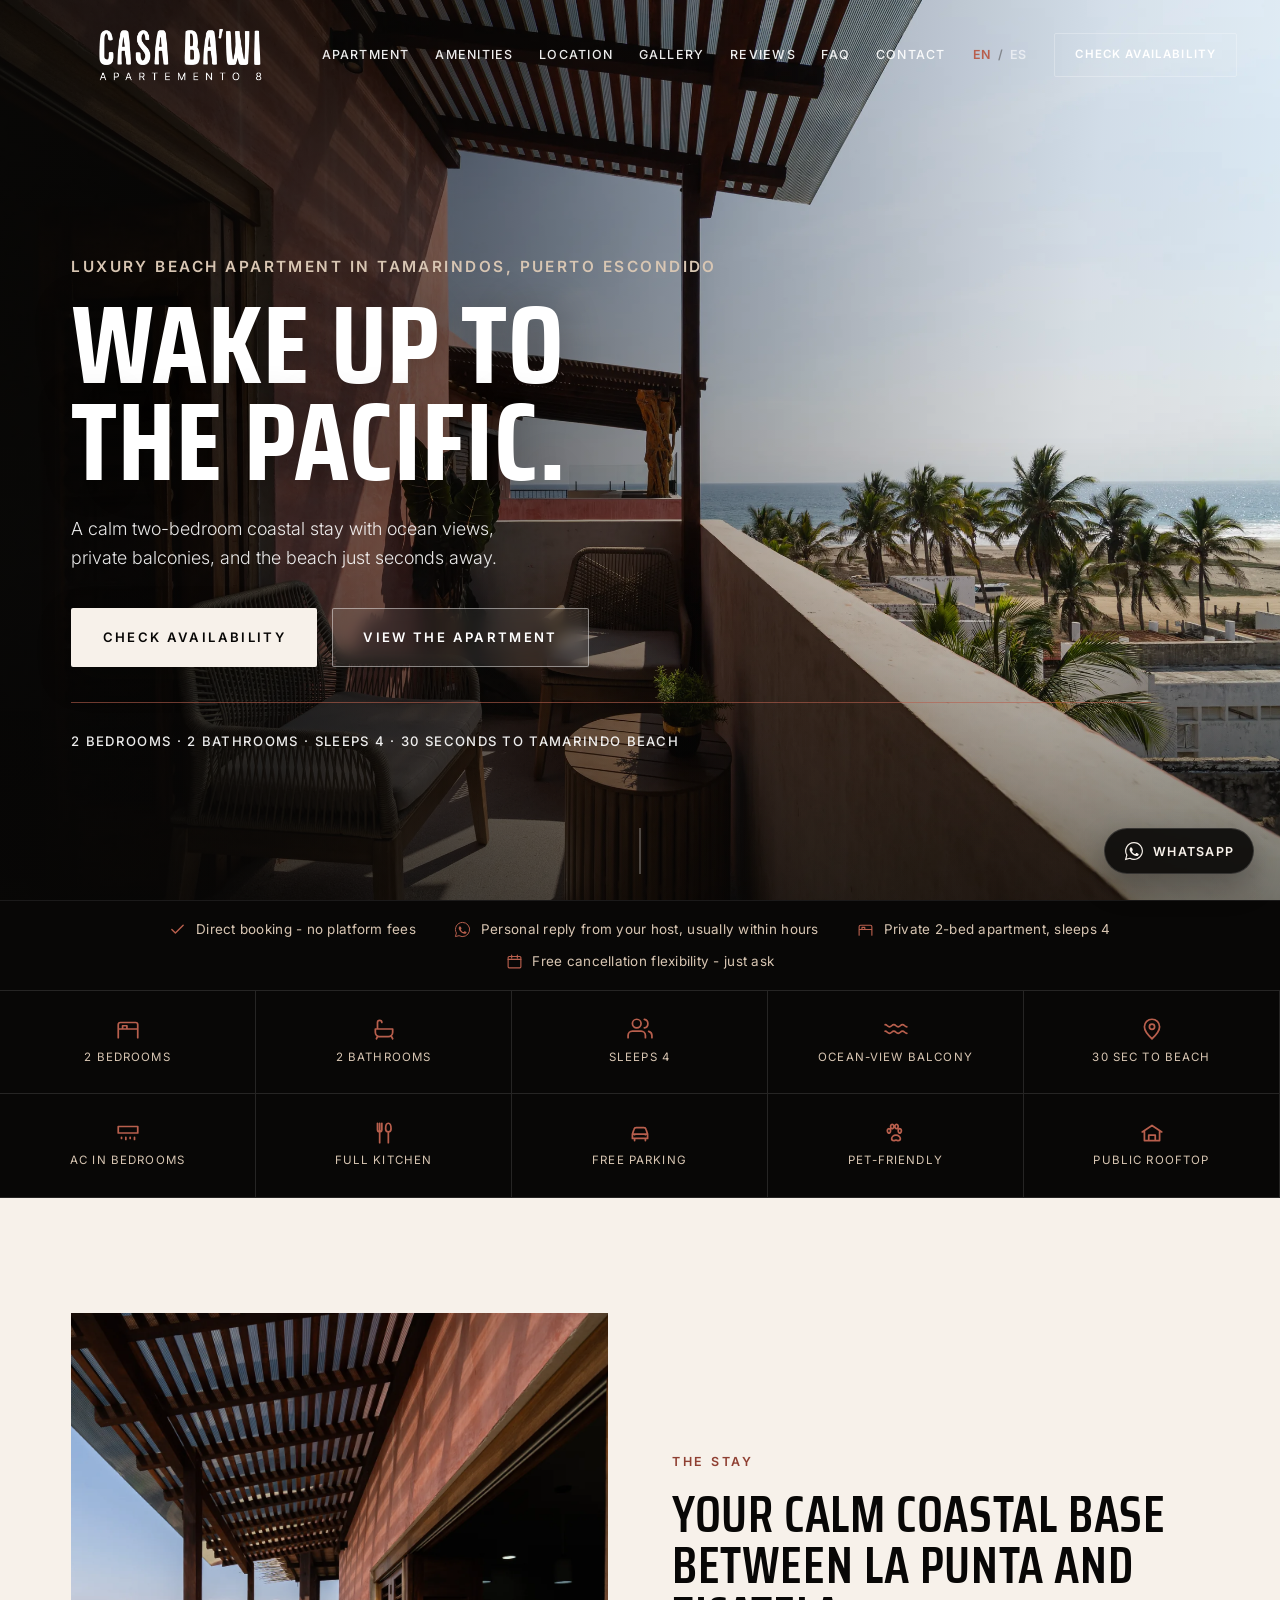
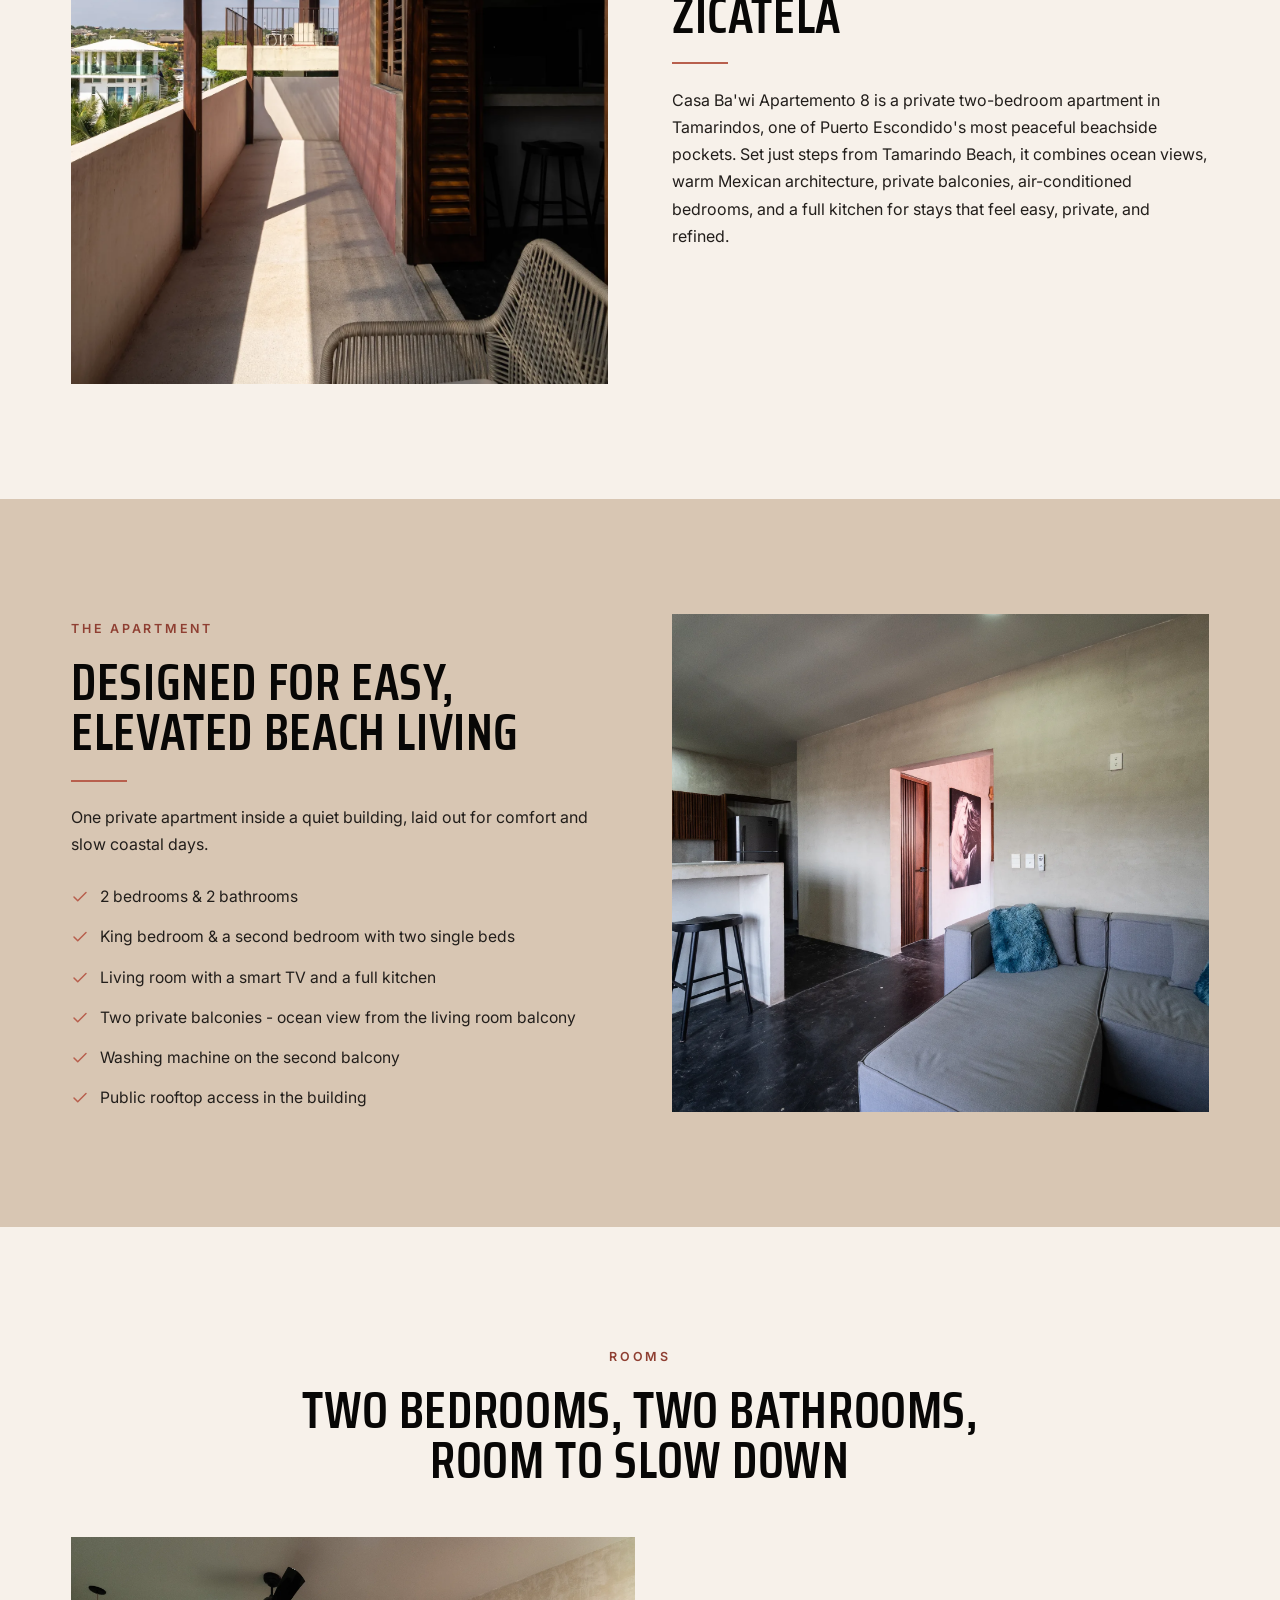
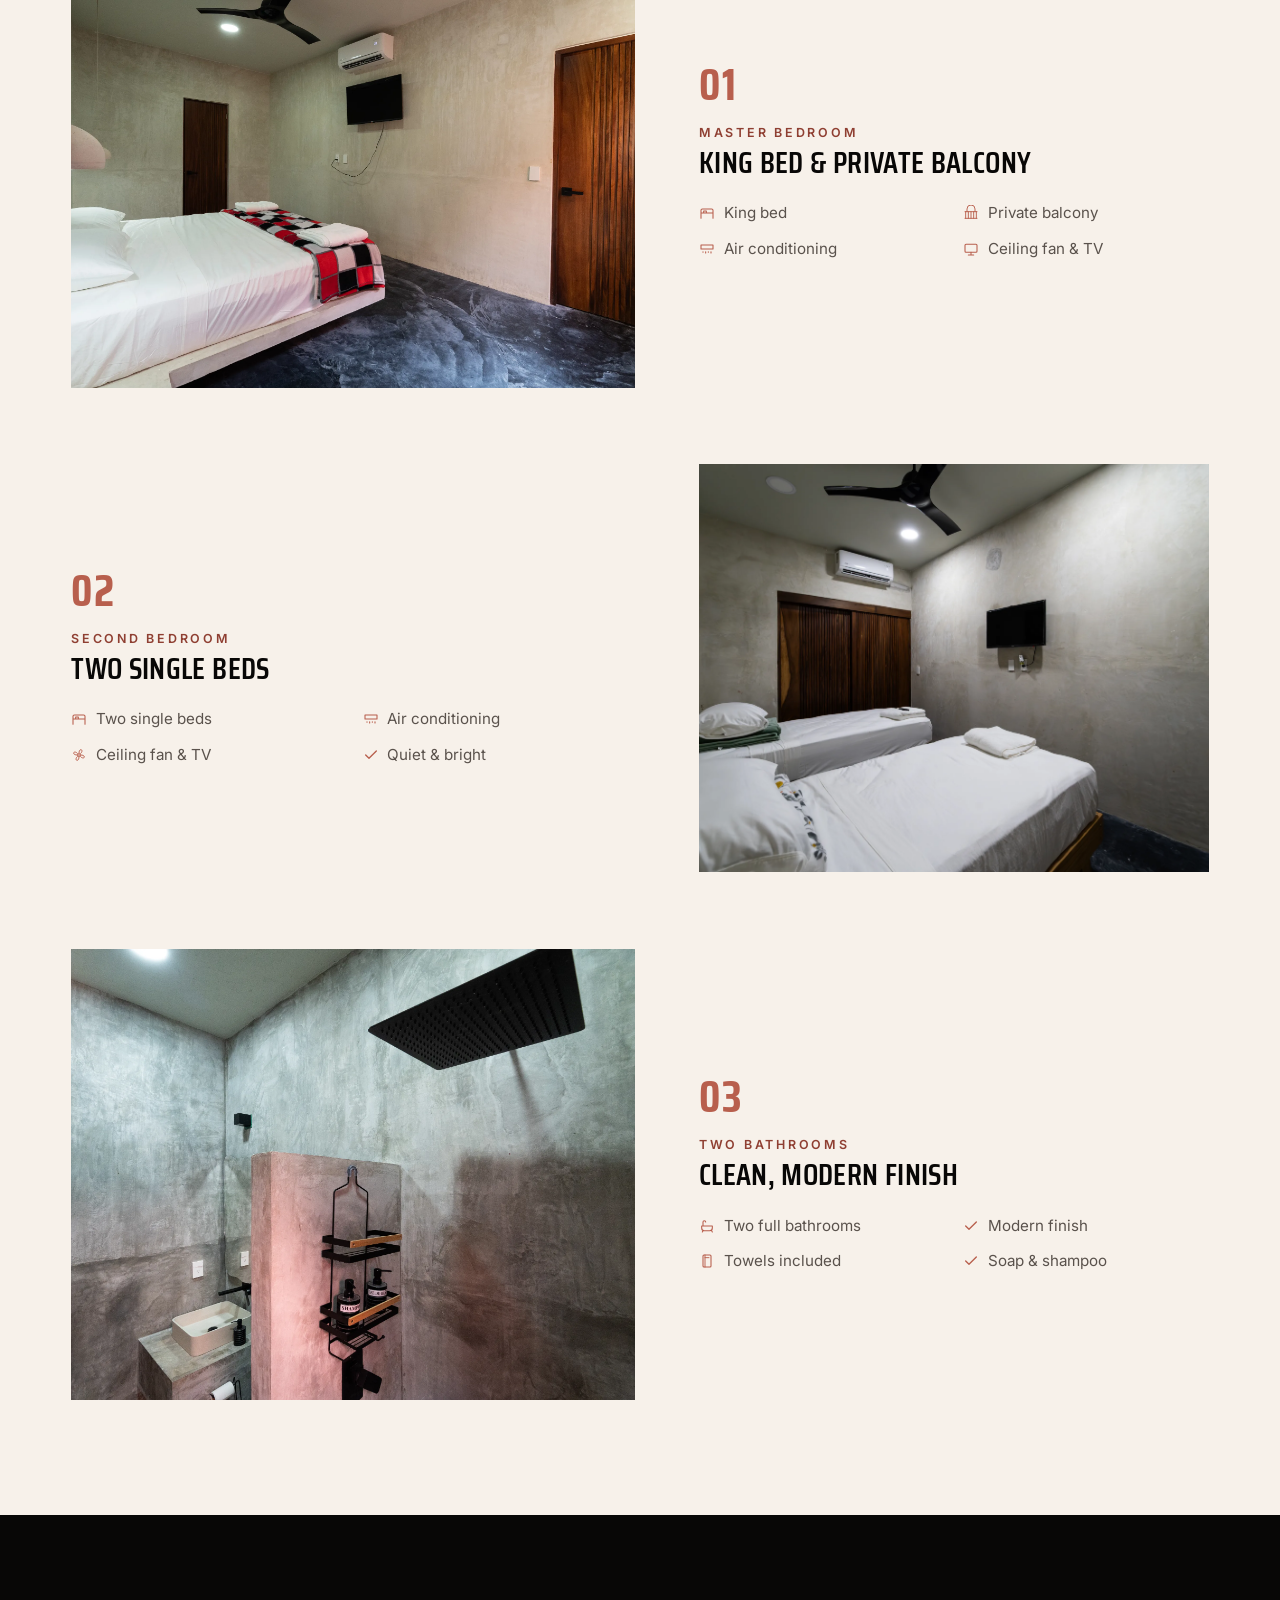
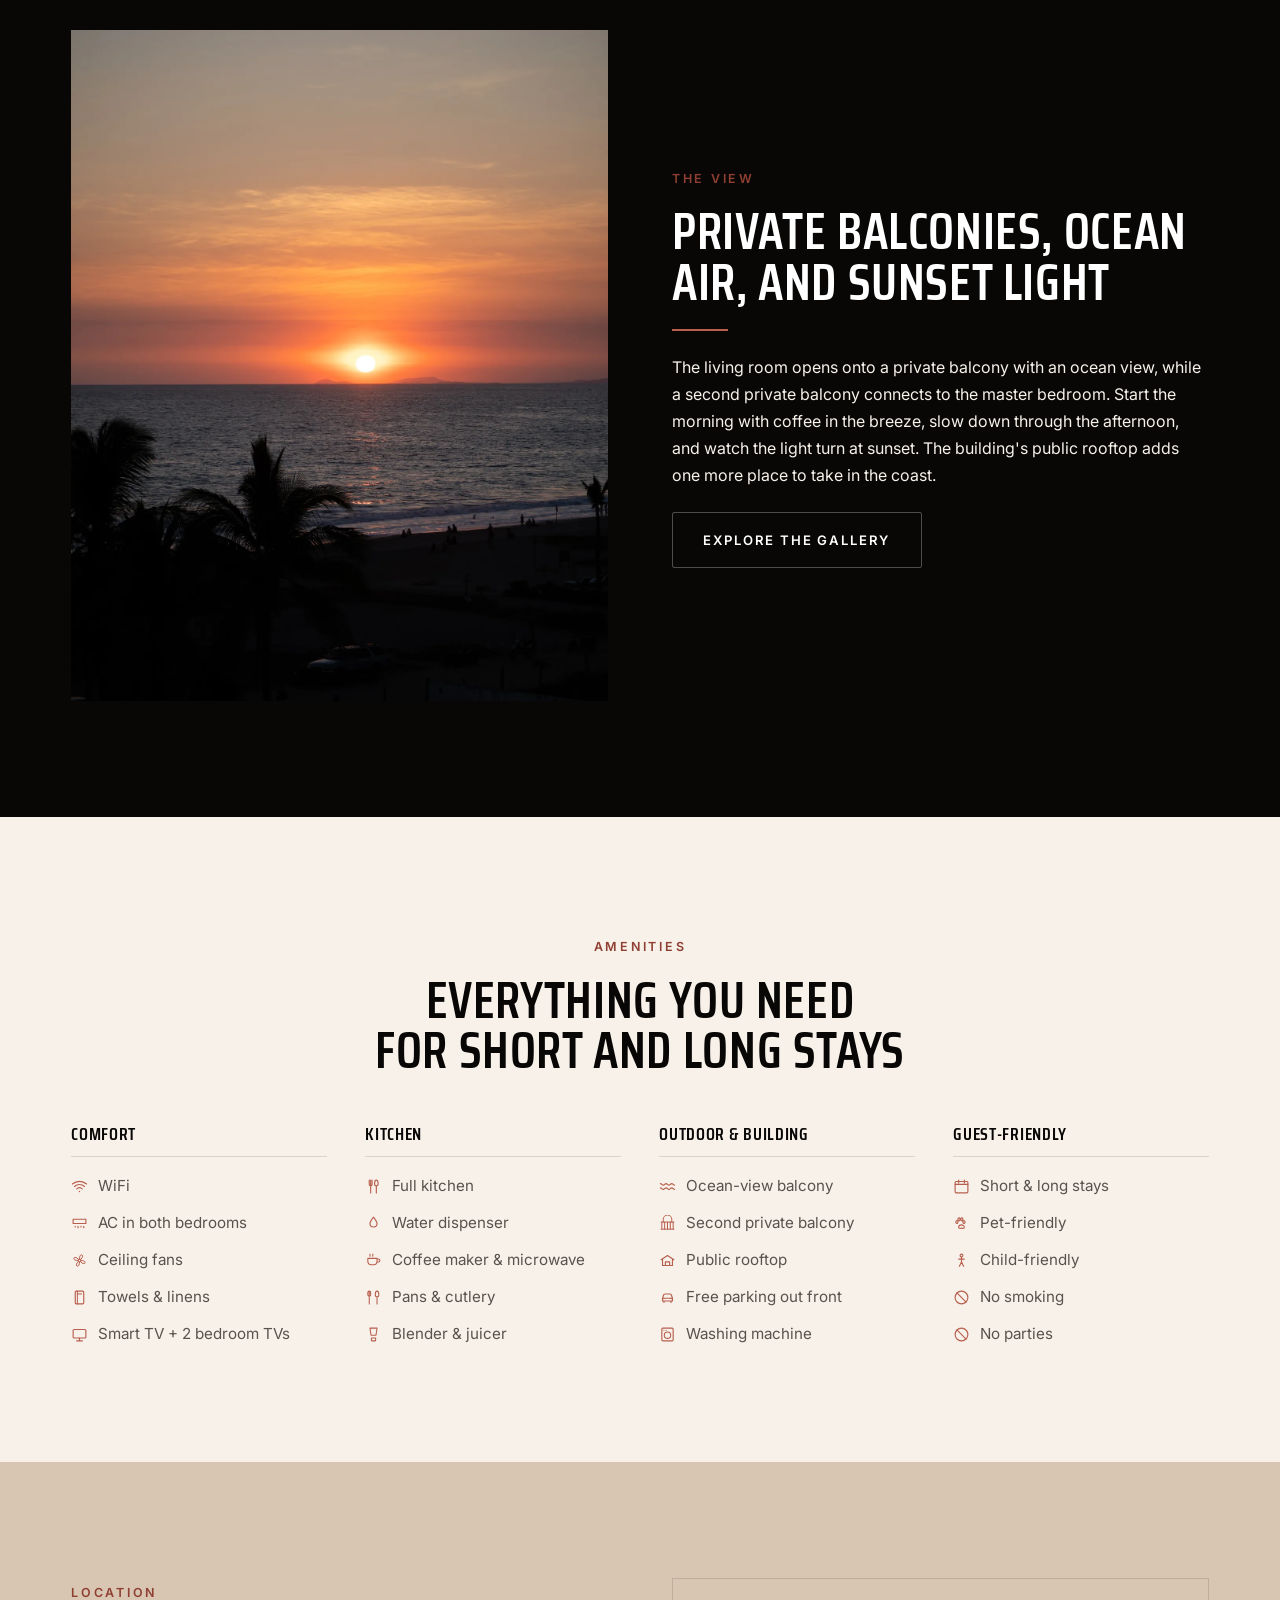
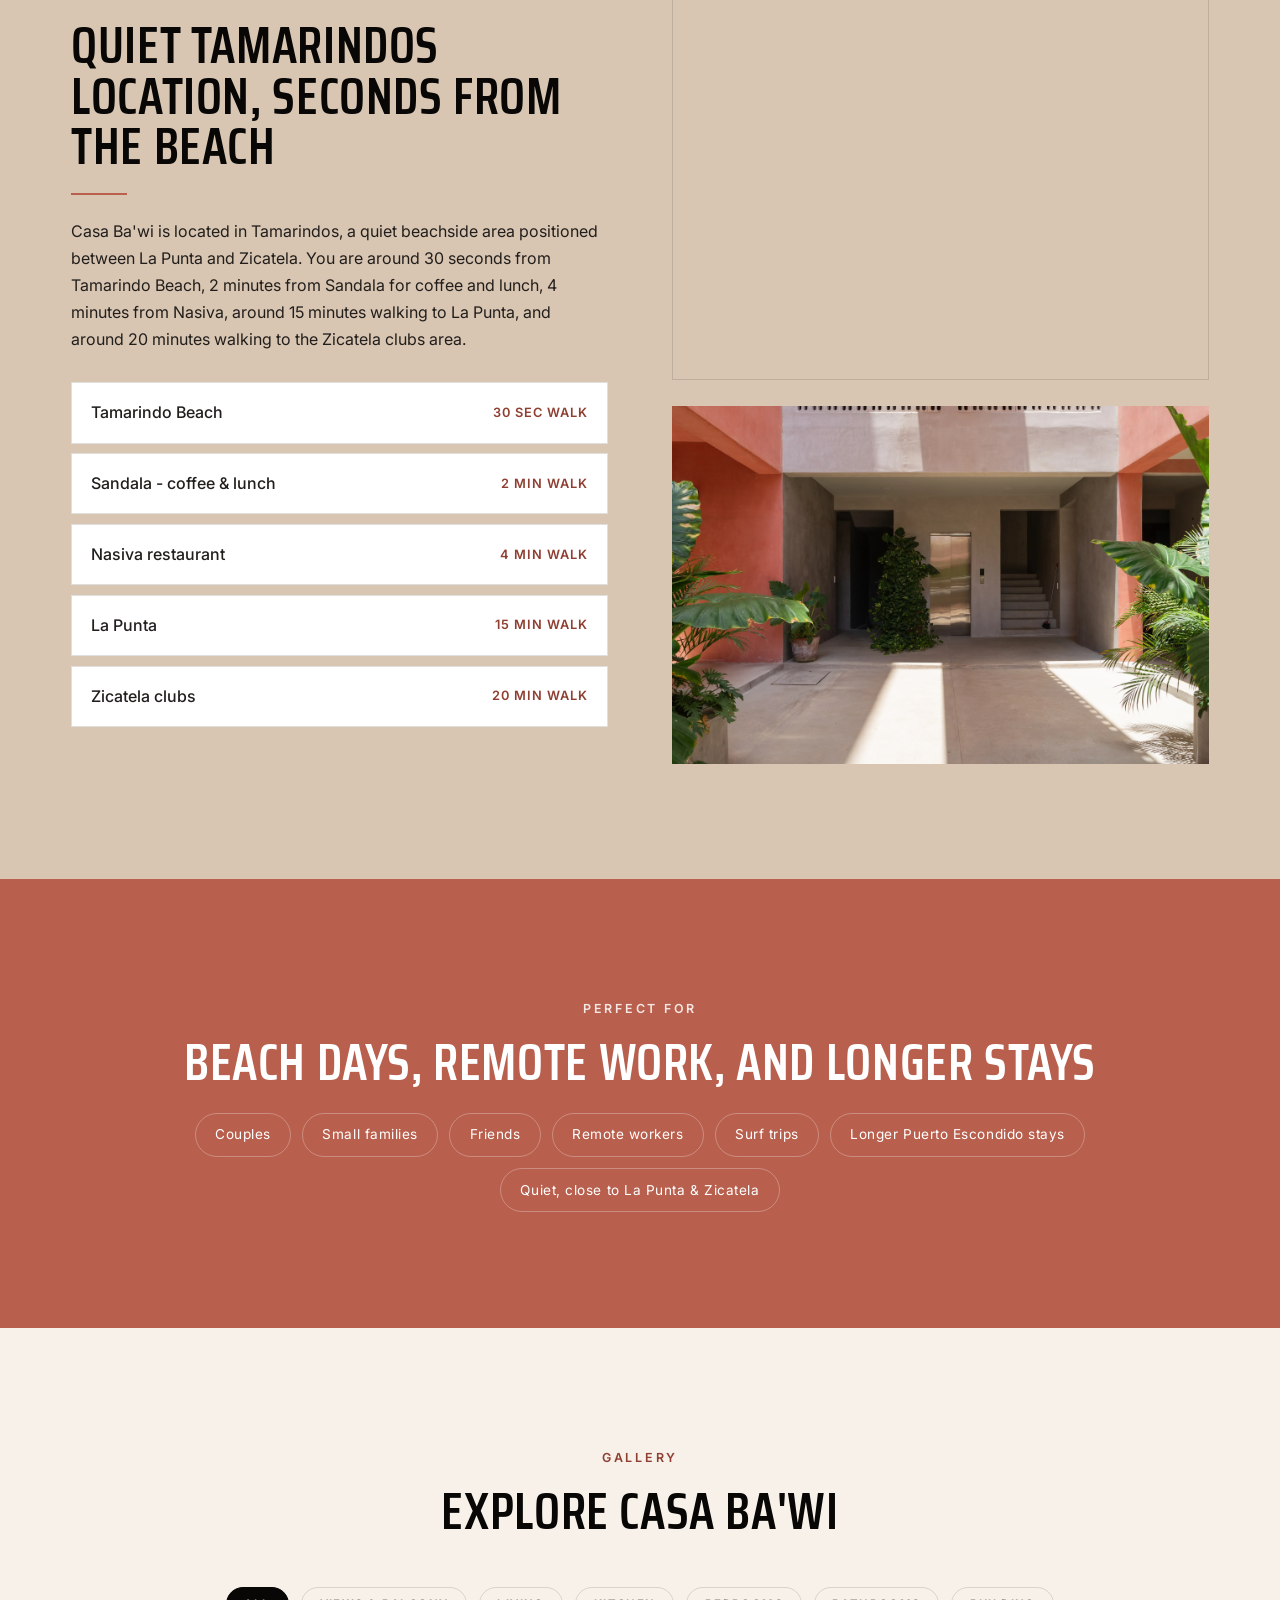
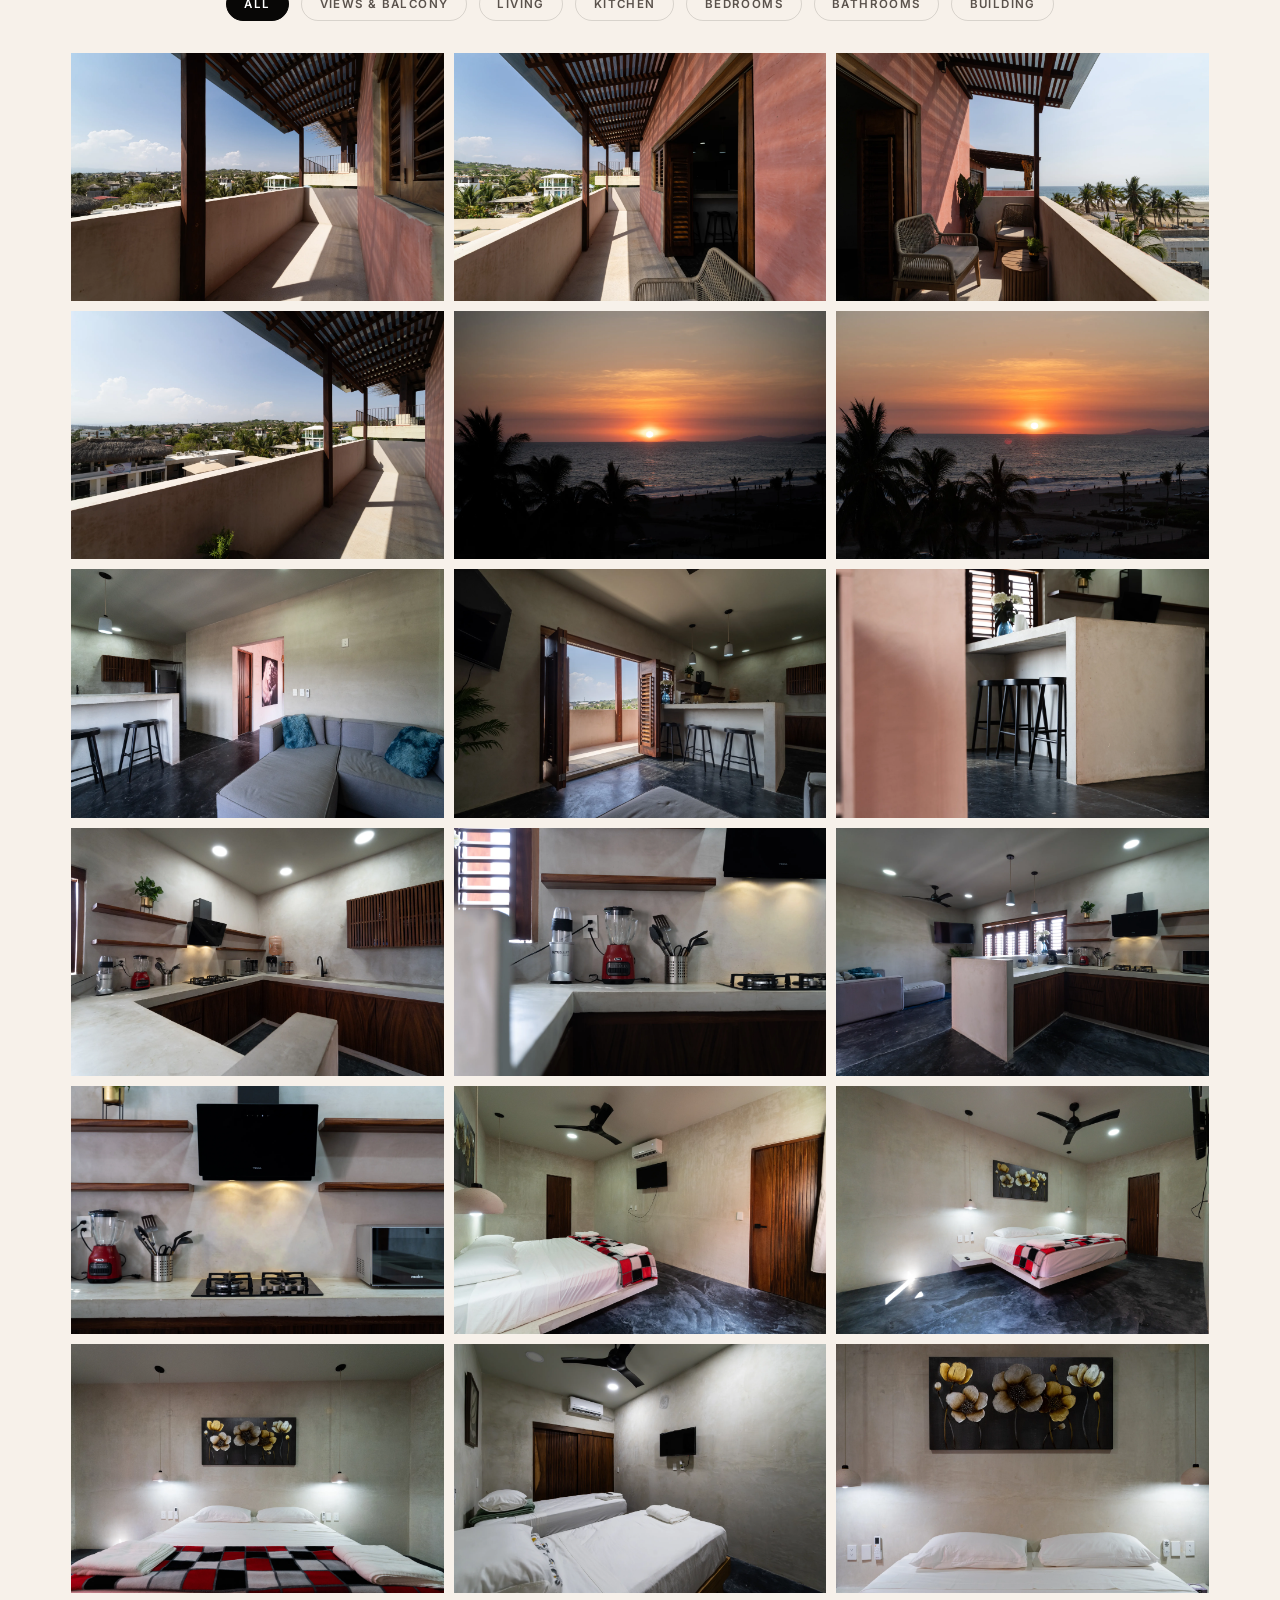
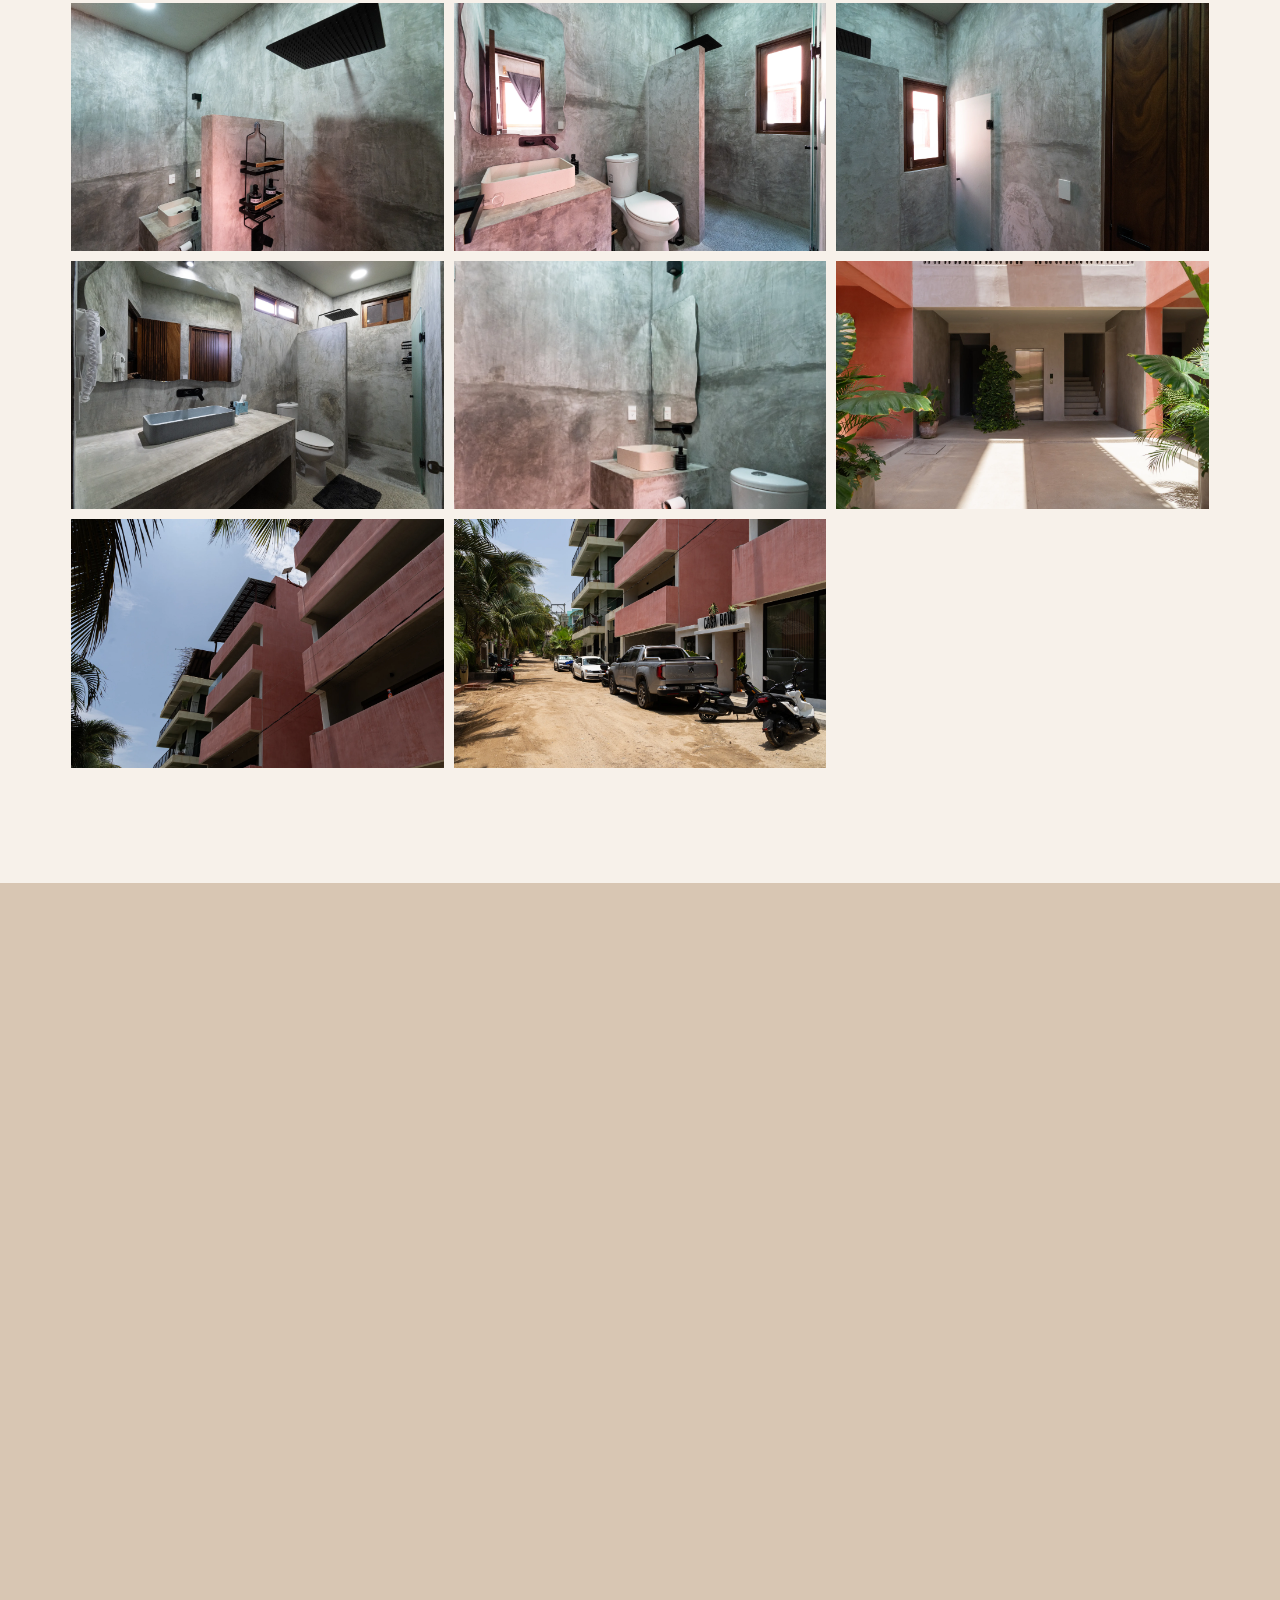
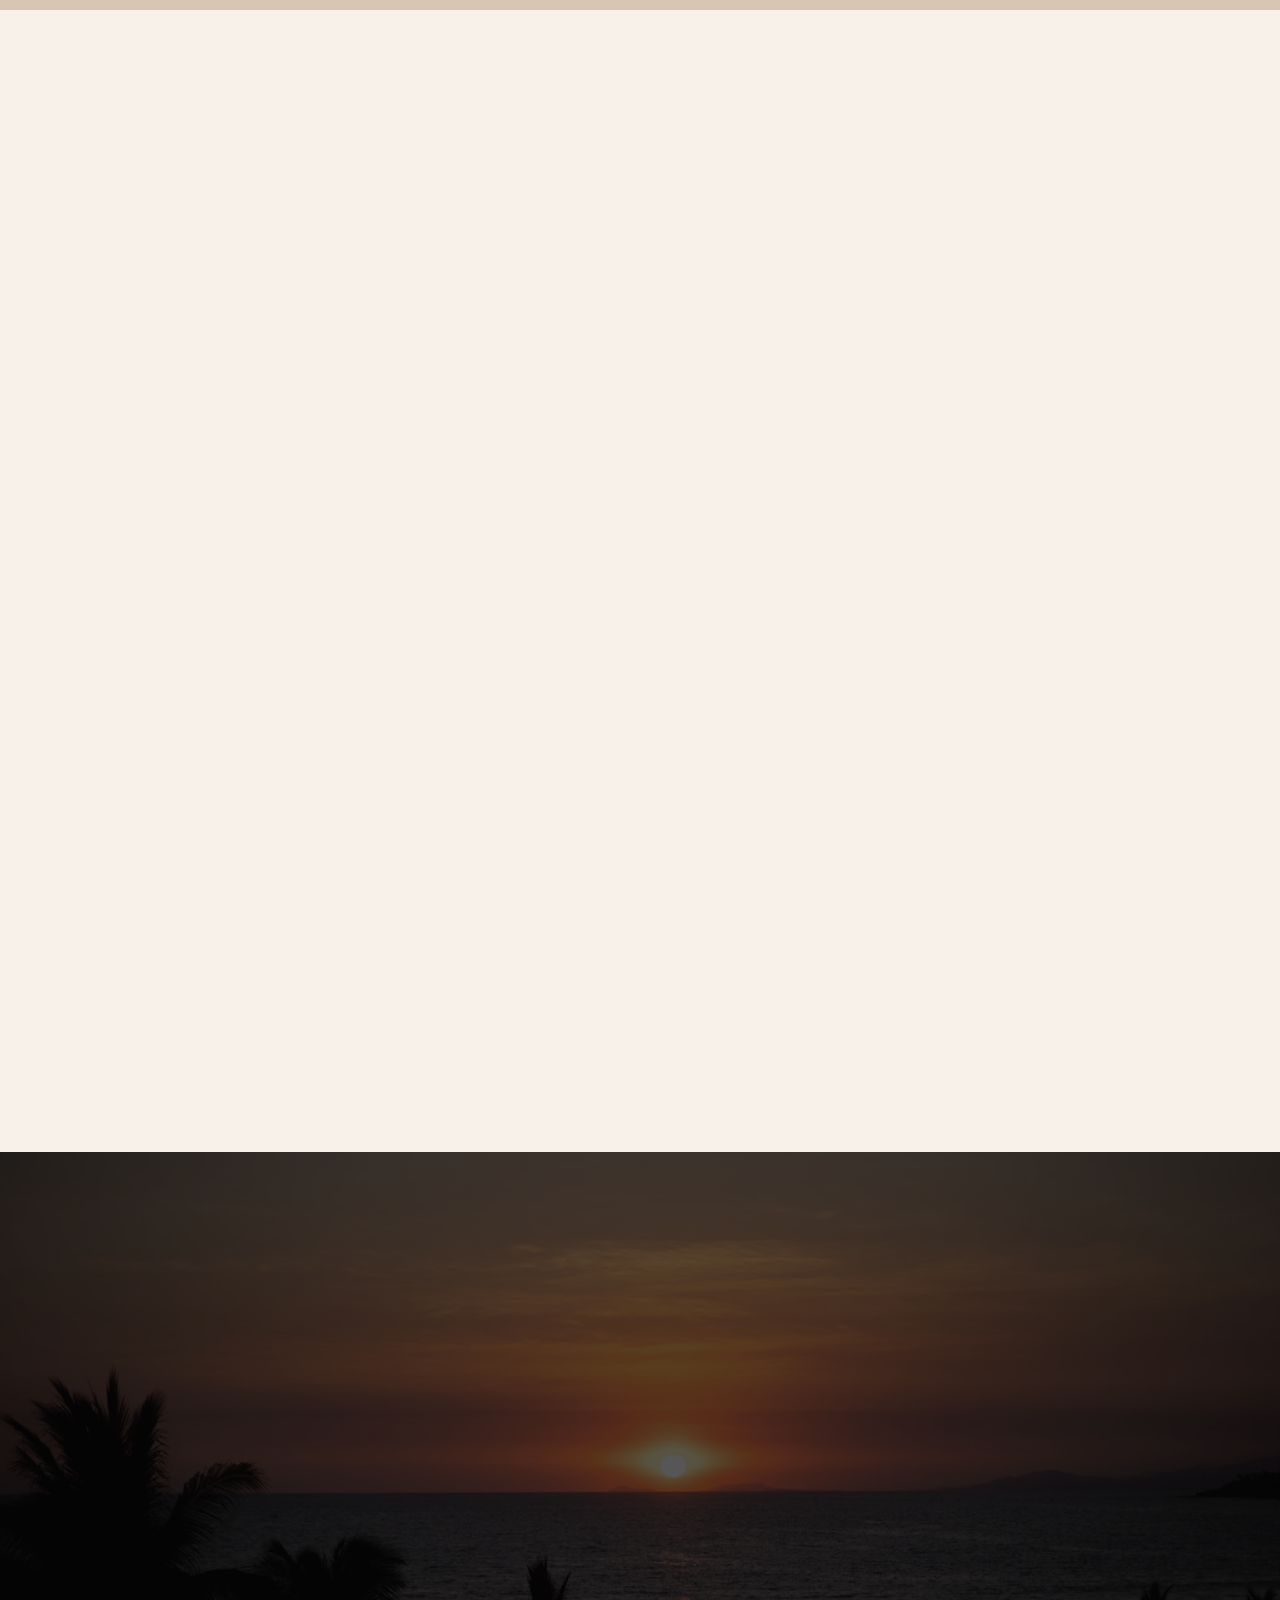
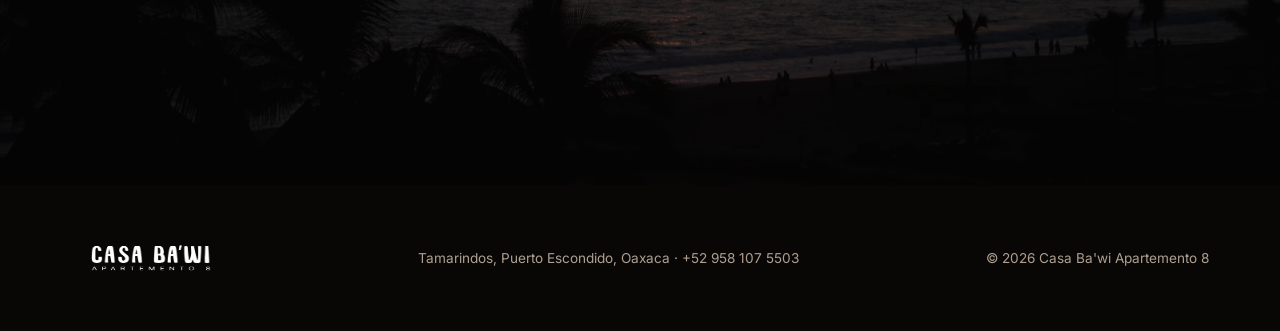
==== index.html @ c83ee2b9 "Fix iOS horizontal overflow + full-screen mobile modal - Harden root against horizontal overflow: ov" ====
<!DOCTYPE html>
<html lang="en">
<head>
  <meta charset="UTF-8">
  <meta name="viewport" content="width=device-width, initial-scale=1.0">

  <title>Casa Ba'wi Apartemento 8 | Luxury Beach Apartment in Puerto Escondido</title>
  <meta name="description" content="Stay at Casa Ba'wi Apartemento 8, a luxury two-bedroom beach apartment in Tamarindos, Puerto Escondido with ocean views, private balconies, AC, full kitchen, and WhatsApp booking.">

  <!-- Canonical + hreflang. SITE_URL lives in js/config.js; this static markup uses the same
       "REPLACE_WITH_CUSTOM_DOMAIN.com" token - find-replace it project-wide for the real domain. -->
  <link rel="canonical" href="https://REPLACE_WITH_CUSTOM_DOMAIN.com/">
  <link rel="alternate" hreflang="en" href="https://REPLACE_WITH_CUSTOM_DOMAIN.com/">
  <link rel="alternate" hreflang="es-MX" href="https://REPLACE_WITH_CUSTOM_DOMAIN.com/es">
  <link rel="alternate" hreflang="x-default" href="https://REPLACE_WITH_CUSTOM_DOMAIN.com/">

  <!-- Open Graph -->
  <meta property="og:type" content="website">
  <meta property="og:site_name" content="Casa Ba'wi Apartemento 8">
  <meta property="og:title" content="Casa Ba'wi Apartemento 8 | Luxury Beach Apartment in Puerto Escondido">
  <meta property="og:description" content="A luxury two-bedroom beach apartment in Tamarindos, Puerto Escondido - ocean views, private balconies, AC, and a full kitchen. Seconds from Tamarindo Beach.">
  <meta property="og:url" content="https://REPLACE_WITH_CUSTOM_DOMAIN.com/">
  <meta property="og:image" content="https://REPLACE_WITH_CUSTOM_DOMAIN.com/og-image.jpg">
  <meta property="og:image:width" content="1200">
  <meta property="og:image:height" content="630">
  <meta property="og:locale" content="en_US">
  <meta property="og:locale:alternate" content="es_MX">

  <!-- Twitter -->
  <meta name="twitter:card" content="summary_large_image">
  <meta name="twitter:title" content="Casa Ba'wi Apartemento 8 | Luxury Beach Apartment in Puerto Escondido">
  <meta name="twitter:description" content="A luxury two-bedroom beach apartment in Tamarindos, Puerto Escondido - ocean views, private balconies, and a full kitchen.">
  <meta name="twitter:image" content="https://REPLACE_WITH_CUSTOM_DOMAIN.com/og-image.jpg">

  <!-- Icons -->
  <link rel="icon" href="/favicon.ico" sizes="any">
  <link rel="icon" type="image/png" href="/favicon.png">
  <link rel="apple-touch-icon" href="/apple-touch-icon.png">
  <meta name="theme-color" content="#080706">

  <!-- Preconnect fonts + preload hero -->
  <link rel="preconnect" href="https://fonts.googleapis.com">
  <link rel="preconnect" href="https://fonts.gstatic.com" crossorigin>
  <link rel="preload" as="image" href="photos/webp/DSC02287.webp">

  <link rel="stylesheet" href="css/style.css?v=23">

  <!-- ===== Structured data ===== -->
  <script type="application/ld+json">
  {
    "@context": "https://schema.org",
    "@type": "WebSite",
    "name": "Casa Ba'wi Apartemento 8",
    "url": "https://REPLACE_WITH_CUSTOM_DOMAIN.com/",
    "inLanguage": ["en", "es-MX"]
  }
  </script>
  <script type="application/ld+json">
  {
    "@context": "https://schema.org",
    "@type": "WebPage",
    "name": "Casa Ba'wi Apartemento 8 | Luxury Beach Apartment in Puerto Escondido",
    "url": "https://REPLACE_WITH_CUSTOM_DOMAIN.com/",
    "inLanguage": "en",
    "description": "A luxury two-bedroom beach apartment in Tamarindos, Puerto Escondido with ocean views, private balconies, AC, and a full kitchen."
  }
  </script>
  <script type="application/ld+json">
  {
    "@context": "https://schema.org",
    "@type": "BreadcrumbList",
    "itemListElement": [
      { "@type": "ListItem", "position": 1, "name": "Home", "item": "https://REPLACE_WITH_CUSTOM_DOMAIN.com/" }
    ]
  }
  </script>
  <script type="application/ld+json">
  {
    "@context": "https://schema.org",
    "@type": ["LodgingBusiness", "VacationRental"],
    "name": "Casa Ba'wi Apartemento 8",
    "identifier": "casa-bawi-apartemento-8",
    "description": "Luxury two-bedroom beach apartment in Tamarindos, Puerto Escondido, Oaxaca - ocean views, private balconies, air-conditioned bedrooms, and a full kitchen, seconds from Tamarindo Beach.",
    "url": "https://REPLACE_WITH_CUSTOM_DOMAIN.com/",
    "image": "https://REPLACE_WITH_CUSTOM_DOMAIN.com/og-image.jpg",
    "telephone": "+529581075503",
    "petsAllowed": true,
    "smokingAllowed": false,
    "numberOfRooms": 2,
    "address": {
      "@type": "PostalAddress",
      "streetAddress": "Tamarindos",
      "addressLocality": "Puerto Escondido",
      "addressRegion": "Oaxaca",
      "addressCountry": "MX"
    },
    "geo": {
      "@type": "GeoCoordinates",
      "latitude": 15.841838,
      "longitude": -97.048472
    },
    "amenityFeature": [
      { "@type": "LocationFeatureSpecification", "name": "Air conditioning", "value": true },
      { "@type": "LocationFeatureSpecification", "name": "WiFi", "value": true },
      { "@type": "LocationFeatureSpecification", "name": "Full kitchen", "value": true },
      { "@type": "LocationFeatureSpecification", "name": "Ocean-view balcony", "value": true },
      { "@type": "LocationFeatureSpecification", "name": "Free parking", "value": true },
      { "@type": "LocationFeatureSpecification", "name": "Washing machine", "value": true },
      { "@type": "LocationFeatureSpecification", "name": "Pet friendly", "value": true }
    ],
    "aggregateRating": {
      "@type": "AggregateRating",
      "ratingValue": "5.0",
      "reviewCount": 3,
      "bestRating": 5,
      "worstRating": 1
    },
    "review": [
      {
        "@type": "Review",
        "author": { "@type": "Person", "name": "Luca" },
        "reviewRating": { "@type": "Rating", "ratingValue": 5, "bestRating": 5 },
        "reviewBody": "Stayed three months with two friends and never wanted to leave. We worked remotely every day - fast WiFi, AC, and a kitchen that actually made long stays easy. Booking direct with the host was simple and personal. Easily the best base we could've asked for in Puerto."
      },
      {
        "@type": "Review",
        "author": { "@type": "Person", "name": "Anastasia" },
        "reviewRating": { "@type": "Rating", "ratingValue": 5, "bestRating": 5 },
        "reviewBody": "The apartment is even nicer than the photos. Calm, bright, beautifully finished, and those two balconies became our favourite spot. We'd sit out for every sunset. Three months here flew by."
      },
      {
        "@type": "Review",
        "author": { "@type": "Person", "name": "Charlotte" },
        "reviewRating": { "@type": "Rating", "ratingValue": 5, "bestRating": 5 },
        "reviewBody": "Perfect location - seconds from Tamarindo Beach and a quiet walk to La Punta. We came for a long stay and it was ideal: beach days, remote work, and balcony sunsets every evening. Would come back in a heartbeat."
      }
    ]
  }
  </script>
  <script type="application/ld+json">
  {
    "@context": "https://schema.org",
    "@type": "FAQPage",
    "mainEntity": [
      { "@type": "Question", "name": "How close is Casa Ba'wi to the beach?", "acceptedAnswer": { "@type": "Answer", "text": "Casa Ba'wi is around a 30 second walk from Tamarindo Beach." } },
      { "@type": "Question", "name": "How many guests can stay?", "acceptedAnswer": { "@type": "Answer", "text": "The apartment is designed for up to 4 guests, with one king bedroom and one bedroom with two small single beds." } },
      { "@type": "Question", "name": "Does the apartment have air conditioning?", "acceptedAnswer": { "@type": "Answer", "text": "Yes, both bedrooms have air conditioning. There are also ceiling fans in the living area and bedrooms." } },
      { "@type": "Question", "name": "Is there WiFi?", "acceptedAnswer": { "@type": "Answer", "text": "Yes, WiFi is available throughout the apartment." } },
      { "@type": "Question", "name": "Is there a kitchen?", "acceptedAnswer": { "@type": "Answer", "text": "Yes, Casa Ba'wi has a full kitchen with a water dispenser, coffee maker, microwave, pans, cutlery, blender, and juicer." } },
      { "@type": "Question", "name": "Is there parking?", "acceptedAnswer": { "@type": "Answer", "text": "Yes, free parking is available in front of the building." } },
      { "@type": "Question", "name": "Is Casa Ba'wi pet-friendly?", "acceptedAnswer": { "@type": "Answer", "text": "Yes, pets are allowed." } },
      { "@type": "Question", "name": "Is smoking or partying allowed?", "acceptedAnswer": { "@type": "Answer", "text": "No, Casa Ba'wi is a no-smoking apartment and parties are not allowed." } },
      { "@type": "Question", "name": "Is there a pool?", "acceptedAnswer": { "@type": "Answer", "text": "No, there is no pool. The beach is just around 30 seconds away." } },
      { "@type": "Question", "name": "How do I check availability?", "acceptedAnswer": { "@type": "Answer", "text": "Send a WhatsApp message with your dates and number of guests, and we will confirm availability and current rates." } }
    ]
  }
  </script>
</head>
<body>

  <!-- ===== Icon sprite ===== -->
  <svg width="0" height="0" style="position:absolute" aria-hidden="true" focusable="false"><defs>
    <symbol id="ic-check" viewBox="0 0 24 24"><path d="M20 6L9 17l-5-5" fill="none" stroke="currentColor" stroke-width="2" stroke-linecap="round" stroke-linejoin="round"/></symbol>
    <symbol id="ic-bed" viewBox="0 0 24 24"><path d="M3 18v-6h18v6M3 12V8a2 2 0 0 1 2-2h14a2 2 0 0 1 2 2v4M3 18v2M21 18v2M7 12V9h4v3" fill="none" stroke="currentColor" stroke-width="1.6" stroke-linecap="round" stroke-linejoin="round"/></symbol>
    <symbol id="ic-bath" viewBox="0 0 24 24"><path d="M4 12h16v3a4 4 0 0 1-4 4H8a4 4 0 0 1-4-4v-3zM6 12V6a2 2 0 0 1 2-2 2 2 0 0 1 2 2M6 19l-1 2M19 19l1 2" fill="none" stroke="currentColor" stroke-width="1.6" stroke-linecap="round" stroke-linejoin="round"/></symbol>
    <symbol id="ic-users" viewBox="0 0 24 24"><path d="M17 20v-2a4 4 0 0 0-4-4H5a4 4 0 0 0-4 4v2M9 11a4 4 0 1 0 0-8 4 4 0 0 0 0 8zM23 20v-2a4 4 0 0 0-3-3.87M16 3.13A4 4 0 0 1 16 11" fill="none" stroke="currentColor" stroke-width="1.6" stroke-linecap="round" stroke-linejoin="round"/></symbol>
    <symbol id="ic-wave" viewBox="0 0 24 24"><path d="M2 8c2 0 2 2 4 2s2-2 4-2 2 2 4 2 2-2 4-2 2 2 4 2M2 14c2 0 2 2 4 2s2-2 4-2 2 2 4 2 2-2 4-2 2 2 4 2" fill="none" stroke="currentColor" stroke-width="1.6" stroke-linecap="round" stroke-linejoin="round"/></symbol>
    <symbol id="ic-ac" viewBox="0 0 24 24"><path d="M3 6h18v6H3zM6 16v1M10 16v2M14 16v1M18 16v2" fill="none" stroke="currentColor" stroke-width="1.6" stroke-linecap="round" stroke-linejoin="round"/></symbol>
    <symbol id="ic-kitchen" viewBox="0 0 24 24"><path d="M6 3v6a2 2 0 0 0 4 0V3M8 3v18M16 3c-1.5 0-2.5 2-2.5 5 0 2 1 3 2.5 3s2.5-1 2.5-3c0-3-1-5-2.5-5zM16 11v10" fill="none" stroke="currentColor" stroke-width="1.6" stroke-linecap="round" stroke-linejoin="round"/></symbol>
    <symbol id="ic-car" viewBox="0 0 24 24"><path d="M5 13l1.5-4.5A2 2 0 0 1 8.4 7h7.2a2 2 0 0 1 1.9 1.5L19 13M5 13h14v4H5zM7 17v2M17 17v2M7 13.5h0M17 13.5h0" fill="none" stroke="currentColor" stroke-width="1.6" stroke-linecap="round" stroke-linejoin="round"/></symbol>
    <symbol id="ic-paw" viewBox="0 0 24 24"><path d="M12 14c-2.5 0-4 1.7-4 3.3 0 1.2 1 1.7 2 1.7.8 0 1.2-.4 2-.4s1.2.4 2 .4c1 0 2-.5 2-1.7 0-1.6-1.5-3.3-4-3.3zM7 10a1.5 2 0 1 0 0 .01M17 10a1.5 2 0 1 0 0 .01M10 6a1.5 2 0 1 0 0 .01M14 6a1.5 2 0 1 0 0 .01" fill="none" stroke="currentColor" stroke-width="1.6" stroke-linecap="round" stroke-linejoin="round"/></symbol>
    <symbol id="ic-roof" viewBox="0 0 24 24"><path d="M3 11l9-6 9 6M5 10v9h14v-9M9 19v-5h6v5" fill="none" stroke="currentColor" stroke-width="1.6" stroke-linecap="round" stroke-linejoin="round"/></symbol>
    <symbol id="ic-pin" viewBox="0 0 24 24"><path d="M12 21s7-6.3 7-11a7 7 0 1 0-14 0c0 4.7 7 11 7 11z" fill="none" stroke="currentColor" stroke-width="1.6" stroke-linejoin="round"/><circle cx="12" cy="10" r="2.4" fill="none" stroke="currentColor" stroke-width="1.6"/></symbol>
    <symbol id="ic-wa" viewBox="0 0 24 24"><path d="M12 2a10 10 0 0 0-8.6 15l-1.4 5 5.1-1.3A10 10 0 1 0 12 2z" fill="none" stroke="currentColor" stroke-width="1.4"/><path d="M8.5 7.5c-.3 0-.7.1-.9.5-.3.4-.9 1-.9 2.3s1 2.7 1.1 2.9c.1.2 1.9 3 4.7 4.1 2.3.9 2.8.7 3.3.7.5-.1 1.5-.6 1.7-1.2.2-.6.2-1.1.1-1.2-.1-.1-.3-.2-.6-.4-.3-.2-1.5-.8-1.8-.8-.2-.1-.4-.1-.6.1-.2.3-.7.8-.8 1-.2.2-.3.2-.6.1-.3-.2-1.1-.4-2.1-1.3-.8-.7-1.3-1.5-1.4-1.8-.2-.3 0-.4.1-.6l.4-.5c.2-.2.2-.3.3-.5.1-.2.1-.4 0-.5 0-.2-.6-1.5-.8-2-.2-.5-.4-.4-.6-.4z" fill="currentColor"/></symbol>
    <symbol id="ic-wifi" viewBox="0 0 24 24"><path d="M2 8.5a15 15 0 0 1 20 0M5 12a10 10 0 0 1 14 0M8 15.5a5 5 0 0 1 8 0" fill="none" stroke="currentColor" stroke-width="1.6" stroke-linecap="round"/><circle cx="12" cy="19" r="1" fill="currentColor"/></symbol>
    <symbol id="ic-tv" viewBox="0 0 24 24"><rect x="3" y="5" width="18" height="12" rx="1.5" fill="none" stroke="currentColor" stroke-width="1.6"/><path d="M8 21h8M12 17v4" stroke="currentColor" stroke-width="1.6" stroke-linecap="round"/></symbol>
    <symbol id="ic-fan" viewBox="0 0 24 24"><circle cx="12" cy="12" r="2" fill="none" stroke="currentColor" stroke-width="1.6"/><path d="M12 10c0-4 1-6 3-6s2 4-1 6M14 12c4 0 6 1 6 3s-4 2-6-1M12 14c0 4-1 6-3 6s-2-4 1-6M10 12c-4 0-6-1-6-3s4-2 6 1" fill="none" stroke="currentColor" stroke-width="1.4" stroke-linejoin="round"/></symbol>
    <symbol id="ic-towel" viewBox="0 0 24 24"><rect x="6" y="3" width="12" height="18" rx="1.5" fill="none" stroke="currentColor" stroke-width="1.6"/><path d="M9 3v18M9 7h6" stroke="currentColor" stroke-width="1.4" stroke-linecap="round"/></symbol>
    <symbol id="ic-water" viewBox="0 0 24 24"><path d="M12 3c3 4 5 6.5 5 9a5 5 0 0 1-10 0c0-2.5 2-5 5-9z" fill="none" stroke="currentColor" stroke-width="1.6" stroke-linejoin="round"/></symbol>
    <symbol id="ic-coffee" viewBox="0 0 24 24"><path d="M4 9h13v4a5 5 0 0 1-5 5H9a5 5 0 0 1-5-5V9zM17 10h2a2 2 0 0 1 0 4h-2M7 3c-.5 1 .5 2 0 3M11 3c-.5 1 .5 2 0 3" fill="none" stroke="currentColor" stroke-width="1.5" stroke-linecap="round" stroke-linejoin="round"/></symbol>
    <symbol id="ic-utensils" viewBox="0 0 24 24"><path d="M6 3v8M6 3a2 2 0 0 1 2 2v3a2 2 0 0 1-4 0V5a2 2 0 0 1 2-2zM6 11v10M17 3c-1.5 0-2.5 2-2.5 5 0 2 1 3 2.5 3s2.5-1 2.5-3c0-3-1-5-2.5-5zM17 11v10" fill="none" stroke="currentColor" stroke-width="1.5" stroke-linecap="round" stroke-linejoin="round"/></symbol>
    <symbol id="ic-blender" viewBox="0 0 24 24"><path d="M7 3h10l-1.5 10h-7L7 3zM9 17h6v3a1 1 0 0 1-1 1h-4a1 1 0 0 1-1-1v-3zM9 13h6" fill="none" stroke="currentColor" stroke-width="1.5" stroke-linejoin="round"/></symbol>
    <symbol id="ic-balcony" viewBox="0 0 24 24"><path d="M3 10h18M4 10v10M20 10v10M8 10v10M12 10v10M16 10v10M3 20h18M6 10V6a6 6 0 0 1 12 0v4" fill="none" stroke="currentColor" stroke-width="1.4" stroke-linecap="round"/></symbol>
    <symbol id="ic-washer" viewBox="0 0 24 24"><rect x="4" y="3" width="16" height="18" rx="1.5" fill="none" stroke="currentColor" stroke-width="1.6"/><circle cx="12" cy="13" r="4.5" fill="none" stroke="currentColor" stroke-width="1.5"/><path d="M7 6h.01M10 6h.01" stroke="currentColor" stroke-width="1.6" stroke-linecap="round"/></symbol>
    <symbol id="ic-calendar" viewBox="0 0 24 24"><rect x="3" y="5" width="18" height="16" rx="1.5" fill="none" stroke="currentColor" stroke-width="1.6"/><path d="M3 9h18M8 3v4M16 3v4" stroke="currentColor" stroke-width="1.6" stroke-linecap="round"/></symbol>
    <symbol id="ic-child" viewBox="0 0 24 24"><circle cx="12" cy="5" r="2" fill="none" stroke="currentColor" stroke-width="1.6"/><path d="M12 7v7M8 10h8M12 14l-3 6M12 14l3 6" fill="none" stroke="currentColor" stroke-width="1.6" stroke-linecap="round" stroke-linejoin="round"/></symbol>
    <symbol id="ic-ban" viewBox="0 0 24 24"><circle cx="12" cy="12" r="9" fill="none" stroke="currentColor" stroke-width="1.6"/><path d="M5.6 5.6l12.8 12.8" stroke="currentColor" stroke-width="1.6" stroke-linecap="round"/></symbol>
    <symbol id="ic-star" viewBox="0 0 24 24"><path d="M12 2.2l2.9 6.2 6.8.7-5.1 4.6 1.5 6.7L12 17.7 5.9 20.4l1.5-6.7L2.3 9.1l6.8-.7z" fill="currentColor"/></symbol>
  </defs></svg>

  <!-- ===== Header ===== -->
  <header class="header">
    <div class="header__inner">
      <a class="header__logo" href="/" aria-label="Casa Ba'wi Apartemento 8 - home">
        <img class="logo--white" src="photos/casabawilogowhite.png" alt="Casa Ba'wi Apartemento 8" width="180" height="38">
        <img class="logo--black" src="photos/casabawilogoblack.png" alt="Casa Ba'wi Apartemento 8" width="180" height="38">
      </a>
      <nav class="nav" aria-label="Primary">
        <div class="nav__links">
          <a href="#apartment">Apartment</a>
          <a href="#amenities">Amenities</a>
          <a href="#location">Location</a>
          <a href="#gallery">Gallery</a>
          <a href="#reviews">Reviews</a>
          <a href="#faq">FAQ</a>
          <a href="#contact">Contact</a>
        </div>
        <div class="lang" aria-label="Language">
          <a href="/" aria-current="true" hreflang="en">EN</a><span>/</span><a href="/es" hreflang="es-MX">ES</a>
        </div>
        <a class="btn btn--outline-light btn--cta" href="#contact" data-modal-open>Check Availability</a>
        <button class="burger" aria-label="Open menu" aria-expanded="false"><span></span><span></span><span></span></button>
      </nav>
    </div>
  </header>

  <!-- ===== Mobile nav ===== -->
  <div class="mobile-nav" id="mobile-nav">
    <a href="#apartment">Apartment</a>
    <a href="#amenities">Amenities</a>
    <a href="#location">Location</a>
    <a href="#gallery">Gallery</a>
    <a href="#reviews">Reviews</a>
    <a href="#faq">FAQ</a>
    <a href="#contact">Contact</a>
    <div class="lang"><a href="/" aria-current="true">EN</a><span>/</span><a href="/es">ES</a></div>
    <a class="btn btn--light" href="#contact" data-modal-open>Check Availability</a>
  </div>

  <!-- ===== Hero ===== -->
  <section class="hero" id="top">
    <div class="hero__bg" style="background-image:url('photos/webp/DSC02287.webp')"></div>
    <div class="hero__inner">
      <div class="hero__content">
        <h1 class="hero__kicker">Luxury Beach Apartment in Tamarindos, Puerto Escondido</h1>
        <p class="hero__slogan">Wake up to<br>the Pacific.</p>
        <p class="hero__sub">A calm two-bedroom coastal stay with ocean views, private balconies, and the beach just seconds away.</p>
        <div class="hero__cta">
          <a class="btn btn--light" href="#contact" data-modal-open>Check Availability</a>
          <a class="btn btn--glass" href="#gallery">View the Apartment</a>
        </div>
        <p class="hero__trust">2 bedrooms &middot; 2 bathrooms &middot; Sleeps 4 &middot; 30 seconds to Tamarindo Beach</p>
      </div>
    </div>
    <span class="hero__scroll" aria-hidden="true"></span>
  </section>

  <!-- ===== Why book direct strip ===== -->
  <section class="perks" aria-label="Why book direct">
    <div class="container perks__inner">
      <div class="perk"><svg><use href="#ic-check"/></svg><span>Direct booking - no platform fees</span></div>
      <div class="perk"><svg><use href="#ic-wa"/></svg><span>Personal reply from your host, usually within hours</span></div>
      <div class="perk"><svg><use href="#ic-bed"/></svg><span>Private 2-bed apartment, sleeps 4</span></div>
      <div class="perk"><svg><use href="#ic-calendar"/></svg><span>Free cancellation flexibility - just ask</span></div>
    </div>
  </section>

  <!-- ===== Quick facts ===== -->
  <section class="facts" aria-label="At a glance">
    <div class="facts__grid">
      <div class="fact"><svg><use href="#ic-bed"/></svg><span>2 Bedrooms</span></div>
      <div class="fact"><svg><use href="#ic-bath"/></svg><span>2 Bathrooms</span></div>
      <div class="fact"><svg><use href="#ic-users"/></svg><span>Sleeps 4</span></div>
      <div class="fact"><svg><use href="#ic-wave"/></svg><span>Ocean-view balcony</span></div>
      <div class="fact"><svg><use href="#ic-pin"/></svg><span>30 sec to beach</span></div>
      <div class="fact"><svg><use href="#ic-ac"/></svg><span>AC in bedrooms</span></div>
      <div class="fact"><svg><use href="#ic-kitchen"/></svg><span>Full kitchen</span></div>
      <div class="fact"><svg><use href="#ic-car"/></svg><span>Free parking</span></div>
      <div class="fact"><svg><use href="#ic-paw"/></svg><span>Pet-friendly</span></div>
      <div class="fact"><svg><use href="#ic-roof"/></svg><span>Public rooftop</span></div>
    </div>
  </section>

  <!-- ===== Intro ===== -->
  <section class="section section--cream" id="apartment">
    <div class="container">
      <div class="split fade-up">
        <div class="split__media"><img src="photos/webp/DSC02276.webp" alt="Pergola terrace with ocean view at Casa Ba'wi Apartemento 8 in Tamarindos, Puerto Escondido" width="1000" height="1250" loading="lazy"></div>
        <div class="split__body">
          <p class="eyebrow">The Stay</p>
          <h2>Your calm coastal base between La Punta and Zicatela</h2>
          <hr class="rule">
          <p>Casa Ba'wi Apartemento 8 is a private two-bedroom apartment in Tamarindos, one of Puerto Escondido's most peaceful beachside pockets. Set just steps from Tamarindo Beach, it combines ocean views, warm Mexican architecture, private balconies, air-conditioned bedrooms, and a full kitchen for stays that feel easy, private, and refined.</p>
        </div>
      </div>
    </div>
  </section>

  <!-- ===== The apartment ===== -->
  <section class="section section--sand">
    <div class="container">
      <div class="split split--reverse split--stretch fade-up">
        <div class="split__media"><img src="photos/webp/DSC02253.webp" alt="Open living room and kitchen with ocean light at Casa Ba'wi Apartemento 8" width="1200" height="900" loading="lazy"></div>
        <div class="split__body">
          <p class="eyebrow">The Apartment</p>
          <h2>Designed for easy, elevated beach living</h2>
          <hr class="rule">
          <p>One private apartment inside a quiet building, laid out for comfort and slow coastal days.</p>
          <ul class="featurelist">
            <li><svg><use href="#ic-check"/></svg>2 bedrooms &amp; 2 bathrooms</li>
            <li><svg><use href="#ic-check"/></svg>King bedroom &amp; a second bedroom with two single beds</li>
            <li><svg><use href="#ic-check"/></svg>Living room with a smart TV and a full kitchen</li>
            <li><svg><use href="#ic-check"/></svg>Two private balconies - ocean view from the living room balcony</li>
            <li><svg><use href="#ic-check"/></svg>Washing machine on the second balcony</li>
            <li><svg><use href="#ic-check"/></svg>Public rooftop access in the building</li>
          </ul>
        </div>
      </div>
    </div>
  </section>

  <!-- ===== Bedrooms & bathrooms ===== -->
  <section class="section section--cream">
    <div class="container">
      <div class="section__head text-center fade-up">
        <p class="eyebrow">Rooms</p>
        <h2>Two bedrooms, two bathrooms,<br>room to slow down</h2>
      </div>
      <div class="rooms">
        <article class="room fade-up">
          <div class="room__media"><img src="photos/webp/DSC02054.webp" alt="King master bedroom with ceiling fan at Casa Ba'wi Apartemento 8, Puerto Escondido" width="1100" height="880" loading="lazy"></div>
          <div class="room__body">
            <span class="room__num">01</span>
            <p class="eyebrow">Master Bedroom</p>
            <h3>King bed &amp; private balcony</h3>
            <ul class="room__list">
              <li><svg><use href="#ic-bed"/></svg>King bed</li>
              <li><svg><use href="#ic-balcony"/></svg>Private balcony</li>
              <li><svg><use href="#ic-ac"/></svg>Air conditioning</li>
              <li><svg><use href="#ic-tv"/></svg>Ceiling fan &amp; TV</li>
            </ul>
          </div>
        </article>
        <article class="room fade-up">
          <div class="room__media"><img src="photos/webp/DSC02084.webp" alt="Second bedroom with two single beds, air conditioning and ceiling fan at Casa Ba'wi" width="1100" height="880" loading="lazy"></div>
          <div class="room__body">
            <span class="room__num">02</span>
            <p class="eyebrow">Second Bedroom</p>
            <h3>Two single beds</h3>
            <ul class="room__list">
              <li><svg><use href="#ic-bed"/></svg>Two single beds</li>
              <li><svg><use href="#ic-ac"/></svg>Air conditioning</li>
              <li><svg><use href="#ic-fan"/></svg>Ceiling fan &amp; TV</li>
              <li><svg><use href="#ic-check"/></svg>Quiet &amp; bright</li>
            </ul>
          </div>
        </article>
        <article class="room fade-up">
          <div class="room__media"><img src="photos/webp/DSC02305.webp" alt="Modern bathroom with terracotta wall and tropical plant at Casa Ba'wi Puerto Escondido" width="1100" height="880" loading="lazy"></div>
          <div class="room__body">
            <span class="room__num">03</span>
            <p class="eyebrow">Two Bathrooms</p>
            <h3>Clean, modern finish</h3>
            <ul class="room__list">
              <li><svg><use href="#ic-bath"/></svg>Two full bathrooms</li>
              <li><svg><use href="#ic-check"/></svg>Modern finish</li>
              <li><svg><use href="#ic-towel"/></svg>Towels included</li>
              <li><svg><use href="#ic-check"/></svg>Soap &amp; shampoo</li>
            </ul>
          </div>
        </article>
      </div>
    </div>
  </section>

  <!-- ===== Balconies / ocean / rooftop ===== -->
  <section class="section section--dark">
    <div class="container">
      <div class="split fade-up">
        <div class="split__media"><img src="photos/webp/DSC02115.webp" alt="Sunset over the ocean seen from Casa Ba'wi near Tamarindo Beach" width="1200" height="900" loading="lazy"></div>
        <div class="split__body">
          <p class="eyebrow">The View</p>
          <h2>Private balconies, ocean air, and sunset light</h2>
          <hr class="rule">
          <p>The living room opens onto a private balcony with an ocean view, while a second private balcony connects to the master bedroom. Start the morning with coffee in the breeze, slow down through the afternoon, and watch the light turn at sunset. The building's public rooftop adds one more place to take in the coast.</p>
          <p style="margin-top:1.4rem"><a class="btn btn--outline-light" href="#gallery">Explore the gallery</a></p>
        </div>
      </div>
    </div>
  </section>

  <!-- ===== Amenities ===== -->
  <section class="section section--cream" id="amenities">
    <div class="container">
      <div class="section__head text-center fade-up">
        <p class="eyebrow">Amenities</p>
        <h2>Everything you need<br>for short and long stays</h2>
      </div>
      <div class="amenities__grid fade-up">
        <div class="amenity-group">
          <h3>Comfort</h3>
          <ul>
            <li><svg><use href="#ic-wifi"/></svg>WiFi</li>
            <li><svg><use href="#ic-ac"/></svg>AC in both bedrooms</li>
            <li><svg><use href="#ic-fan"/></svg>Ceiling fans</li>
            <li><svg><use href="#ic-towel"/></svg>Towels &amp; linens</li>
            <li><svg><use href="#ic-tv"/></svg>Smart TV + 2 bedroom TVs</li>
          </ul>
        </div>
        <div class="amenity-group">
          <h3>Kitchen</h3>
          <ul>
            <li><svg><use href="#ic-kitchen"/></svg>Full kitchen</li>
            <li><svg><use href="#ic-water"/></svg>Water dispenser</li>
            <li><svg><use href="#ic-coffee"/></svg>Coffee maker &amp; microwave</li>
            <li><svg><use href="#ic-utensils"/></svg>Pans &amp; cutlery</li>
            <li><svg><use href="#ic-blender"/></svg>Blender &amp; juicer</li>
          </ul>
        </div>
        <div class="amenity-group">
          <h3>Outdoor &amp; Building</h3>
          <ul>
            <li><svg><use href="#ic-wave"/></svg>Ocean-view balcony</li>
            <li><svg><use href="#ic-balcony"/></svg>Second private balcony</li>
            <li><svg><use href="#ic-roof"/></svg>Public rooftop</li>
            <li><svg><use href="#ic-car"/></svg>Free parking out front</li>
            <li><svg><use href="#ic-washer"/></svg>Washing machine</li>
          </ul>
        </div>
        <div class="amenity-group">
          <h3>Guest-friendly</h3>
          <ul>
            <li><svg><use href="#ic-calendar"/></svg>Short &amp; long stays</li>
            <li><svg><use href="#ic-paw"/></svg>Pet-friendly</li>
            <li><svg><use href="#ic-child"/></svg>Child-friendly</li>
            <li><svg><use href="#ic-ban"/></svg>No smoking</li>
            <li><svg><use href="#ic-ban"/></svg>No parties</li>
          </ul>
        </div>
      </div>
    </div>
  </section>

  <!-- ===== Location ===== -->
  <section class="section section--sand" id="location">
    <div class="container">
      <div class="location__grid fade-up">
        <div>
          <p class="eyebrow">Location</p>
          <h2>Quiet Tamarindos location, seconds from the beach</h2>
          <hr class="rule">
          <p>Casa Ba'wi is located in Tamarindos, a quiet beachside area positioned between La Punta and Zicatela. You are around 30 seconds from Tamarindo Beach, 2 minutes from Sandala for coffee and lunch, 4 minutes from Nasiva, around 15 minutes walking to La Punta, and around 20 minutes walking to the Zicatela clubs area.</p>
          <div class="location__cards">
            <div class="loc-card"><span class="loc-card__name">Tamarindo Beach</span><span class="loc-card__time">30 sec walk</span></div>
            <div class="loc-card"><span class="loc-card__name">Sandala - coffee &amp; lunch</span><span class="loc-card__time">2 min walk</span></div>
            <div class="loc-card"><span class="loc-card__name">Nasiva restaurant</span><span class="loc-card__time">4 min walk</span></div>
            <div class="loc-card"><span class="loc-card__name">La Punta</span><span class="loc-card__time">15 min walk</span></div>
            <div class="loc-card"><span class="loc-card__name">Zicatela clubs</span><span class="loc-card__time">20 min walk</span></div>
          </div>
        </div>
        <div>
          <div class="map-embed">
            <iframe src="https://www.google.com/maps?q=15.841838,-97.048472&z=16&output=embed" title="Casa Ba&#39;wi Apartemento 8 location in Tamarindos, Puerto Escondido" loading="lazy" referrerpolicy="no-referrer-when-downgrade" allowfullscreen></iframe>
          </div>
          <p style="margin-top:1.6rem"><img src="photos/webp/DSC02350.webp" alt="Terracotta building entrance with tropical plants in Tamarindos, Puerto Escondido" width="1200" height="800" loading="lazy"></p>
        </div>
      </div>
    </div>
  </section>

  <!-- ===== Perfect for ===== -->
  <section class="section section--salmon">
    <div class="container text-center fade-up">
      <p class="eyebrow">Perfect for</p>
      <h2>Beach days, remote work, and longer stays</h2>
      <div class="tags" style="justify-content:center">
        <span class="tag">Couples</span>
        <span class="tag">Small families</span>
        <span class="tag">Friends</span>
        <span class="tag">Remote workers</span>
        <span class="tag">Surf trips</span>
        <span class="tag">Longer Puerto Escondido stays</span>
        <span class="tag">Quiet, close to La Punta &amp; Zicatela</span>
      </div>
    </div>
  </section>

  <!-- ===== Gallery ===== -->
  <section class="section section--cream" id="gallery">
    <div class="container">
      <div class="section__head text-center fade-up">
        <p class="eyebrow">Gallery</p>
        <h2>Explore Casa Ba'wi</h2>
      </div>
      <div class="gallery__tabs fade-up" role="tablist">
        <button class="gallery__tab active" data-filter="all">All</button>
        <button class="gallery__tab" data-filter="views">Views &amp; Balcony</button>
        <button class="gallery__tab" data-filter="living">Living</button>
        <button class="gallery__tab" data-filter="kitchen">Kitchen</button>
        <button class="gallery__tab" data-filter="bedrooms">Bedrooms</button>
        <button class="gallery__tab" data-filter="bathrooms">Bathrooms</button>
        <button class="gallery__tab" data-filter="building">Building</button>
      </div>
      <div class="gallery__grid fade-up">
        <figure class="gallery__item" data-cat="views" data-index="0"><img src="photos/webp/DSC02267.webp" alt="Ocean-view balcony at Casa Ba&#39;wi Apartemento 8 in Tamarindos, Puerto Escondido" loading="eager" width="1200" height="800"></figure>
        <figure class="gallery__item" data-cat="views" data-index="1"><img src="photos/webp/DSC02276.webp" alt="Ocean-view balcony at Casa Ba&#39;wi Apartemento 8 in Tamarindos, Puerto Escondido" loading="eager" width="1200" height="800"></figure>
        <figure class="gallery__item" data-cat="views" data-index="2"><img src="photos/webp/DSC02287.webp" alt="Ocean-view balcony at Casa Ba&#39;wi Apartemento 8 in Tamarindos, Puerto Escondido" loading="eager" width="1200" height="800"></figure>
        <figure class="gallery__item" data-cat="views" data-index="3"><img src="photos/webp/DSC02280.webp" alt="Ocean-view balcony at Casa Ba&#39;wi Apartemento 8 in Tamarindos, Puerto Escondido" loading="lazy" width="1200" height="800"></figure>
        <figure class="gallery__item" data-cat="views" data-index="4"><img src="photos/webp/DSC02115.webp" alt="Ocean-view balcony at Casa Ba&#39;wi Apartemento 8 in Tamarindos, Puerto Escondido" loading="lazy" width="1200" height="800"></figure>
        <figure class="gallery__item" data-cat="views" data-index="5"><img src="photos/webp/DSC02113.webp" alt="Ocean-view balcony at Casa Ba&#39;wi Apartemento 8 in Tamarindos, Puerto Escondido" loading="lazy" width="1200" height="800"></figure>
        <figure class="gallery__item" data-cat="living" data-index="6"><img src="photos/webp/DSC02253.webp" alt="Living room at Casa Ba&#39;wi Apartemento 8 in Tamarindos, Puerto Escondido" loading="lazy" width="1200" height="800"></figure>
        <figure class="gallery__item" data-cat="living" data-index="7"><img src="photos/webp/DSC02259-HDR.webp" alt="Living room at Casa Ba&#39;wi Apartemento 8 in Tamarindos, Puerto Escondido" loading="lazy" width="1200" height="800"></figure>
        <figure class="gallery__item" data-cat="living" data-index="8"><img src="photos/webp/DSC02340.webp" alt="Living room at Casa Ba&#39;wi Apartemento 8 in Tamarindos, Puerto Escondido" loading="lazy" width="1200" height="800"></figure>
        <figure class="gallery__item" data-cat="kitchen" data-index="9"><img src="photos/webp/DSC02244.webp" alt="Full kitchen at Casa Ba&#39;wi Apartemento 8 in Puerto Escondido" loading="lazy" width="1200" height="800"></figure>
        <figure class="gallery__item" data-cat="kitchen" data-index="10"><img src="photos/webp/DSC02326.webp" alt="Full kitchen at Casa Ba&#39;wi Apartemento 8 in Puerto Escondido" loading="lazy" width="1200" height="800"></figure>
        <figure class="gallery__item" data-cat="kitchen" data-index="11"><img src="photos/webp/DSC02242.webp" alt="Full kitchen at Casa Ba&#39;wi Apartemento 8 in Puerto Escondido" loading="lazy" width="1200" height="800"></figure>
        <figure class="gallery__item" data-cat="kitchen" data-index="12"><img src="photos/webp/DSC02324.webp" alt="Full kitchen at Casa Ba&#39;wi Apartemento 8 in Puerto Escondido" loading="lazy" width="1200" height="800"></figure>
        <figure class="gallery__item" data-cat="bedrooms" data-index="13"><img src="photos/webp/DSC02054.webp" alt="Air-conditioned bedroom at Casa Ba&#39;wi Apartemento 8, Puerto Escondido" loading="lazy" width="1200" height="800"></figure>
        <figure class="gallery__item" data-cat="bedrooms" data-index="14"><img src="photos/webp/DSC02052.webp" alt="Air-conditioned bedroom at Casa Ba&#39;wi Apartemento 8, Puerto Escondido" loading="lazy" width="1200" height="800"></figure>
        <figure class="gallery__item" data-cat="bedrooms" data-index="15"><img src="photos/webp/DSC02060.webp" alt="Air-conditioned bedroom at Casa Ba&#39;wi Apartemento 8, Puerto Escondido" loading="lazy" width="1200" height="800"></figure>
        <figure class="gallery__item" data-cat="bedrooms" data-index="16"><img src="photos/webp/DSC02084.webp" alt="Air-conditioned bedroom at Casa Ba&#39;wi Apartemento 8, Puerto Escondido" loading="lazy" width="1200" height="800"></figure>
        <figure class="gallery__item" data-cat="bedrooms" data-index="17"><img src="photos/webp/DSC02089.webp" alt="Air-conditioned bedroom at Casa Ba&#39;wi Apartemento 8, Puerto Escondido" loading="lazy" width="1200" height="800"></figure>
        <figure class="gallery__item" data-cat="bathrooms" data-index="18"><img src="photos/webp/DSC02305.webp" alt="Modern bathroom at Casa Ba&#39;wi Apartemento 8 in Puerto Escondido" loading="lazy" width="1200" height="800"></figure>
        <figure class="gallery__item" data-cat="bathrooms" data-index="19"><img src="photos/webp/DSC02301.webp" alt="Modern bathroom at Casa Ba&#39;wi Apartemento 8 in Puerto Escondido" loading="lazy" width="1200" height="800"></figure>
        <figure class="gallery__item" data-cat="bathrooms" data-index="20"><img src="photos/webp/DSC02310.webp" alt="Modern bathroom at Casa Ba&#39;wi Apartemento 8 in Puerto Escondido" loading="lazy" width="1200" height="800"></figure>
        <figure class="gallery__item" data-cat="bathrooms" data-index="21"><img src="photos/webp/DSC02068.webp" alt="Modern bathroom at Casa Ba&#39;wi Apartemento 8 in Puerto Escondido" loading="lazy" width="1200" height="800"></figure>
        <figure class="gallery__item" data-cat="bathrooms" data-index="22"><img src="photos/webp/DSC02303.webp" alt="Modern bathroom at Casa Ba&#39;wi Apartemento 8 in Puerto Escondido" loading="lazy" width="1200" height="800"></figure>
        <figure class="gallery__item" data-cat="building" data-index="23"><img src="photos/webp/DSC02350.webp" alt="Terracotta building and entrance with tropical plants in Tamarindos, Puerto Escondido" loading="lazy" width="1200" height="800"></figure>
        <figure class="gallery__item" data-cat="building" data-index="24"><img src="photos/webp/DSC02356.webp" alt="Terracotta building and entrance with tropical plants in Tamarindos, Puerto Escondido" loading="lazy" width="1200" height="800"></figure>
        <figure class="gallery__item" data-cat="building" data-index="25"><img src="photos/webp/DSC02354.webp" alt="Terracotta building and entrance with tropical plants in Tamarindos, Puerto Escondido" loading="lazy" width="1200" height="800"></figure>
      </div>
    </div>
  </section>

  <!-- ===== Reviews ===== -->
  <section class="section section--sand" id="reviews">
    <div class="container">
      <div class="section__head text-center fade-up">
        <p class="eyebrow">Reviews</p>
        <h2>Loved by long-stay guests</h2>
        <div class="reviews__agg">
          <span class="reviews__stars" aria-hidden="true">
            <svg><use href="#ic-star"/></svg><svg><use href="#ic-star"/></svg><svg><use href="#ic-star"/></svg><svg><use href="#ic-star"/></svg><svg><use href="#ic-star"/></svg>
          </span>
          <span class="reviews__score"><strong>5.0</strong> from 3 guests</span>
        </div>
      </div>
      <div class="reviews__grid fade-up">
        <article class="review">
          <div class="review__stars" role="img" aria-label="5 out of 5 stars">
            <svg><use href="#ic-star"/></svg><svg><use href="#ic-star"/></svg><svg><use href="#ic-star"/></svg><svg><use href="#ic-star"/></svg><svg><use href="#ic-star"/></svg>
          </div>
          <p class="review__text">Stayed three months with two friends and never wanted to leave. We worked remotely every day - fast WiFi, AC, and a kitchen that actually made long stays easy. Booking direct with the host was simple and personal. Easily the best base we could've asked for in Puerto.</p>
          <p class="review__author">Luca</p>
        </article>
        <article class="review">
          <div class="review__stars" role="img" aria-label="5 out of 5 stars">
            <svg><use href="#ic-star"/></svg><svg><use href="#ic-star"/></svg><svg><use href="#ic-star"/></svg><svg><use href="#ic-star"/></svg><svg><use href="#ic-star"/></svg>
          </div>
          <p class="review__text">The apartment is even nicer than the photos. Calm, bright, beautifully finished, and those two balconies became our favourite spot. We'd sit out for every sunset. Three months here flew by.</p>
          <p class="review__author">Anastasia</p>
        </article>
        <article class="review">
          <div class="review__stars" role="img" aria-label="5 out of 5 stars">
            <svg><use href="#ic-star"/></svg><svg><use href="#ic-star"/></svg><svg><use href="#ic-star"/></svg><svg><use href="#ic-star"/></svg><svg><use href="#ic-star"/></svg>
          </div>
          <p class="review__text">Perfect location - seconds from Tamarindo Beach and a quiet walk to La Punta. We came for a long stay and it was ideal: beach days, remote work, and balcony sunsets every evening. Would come back in a heartbeat.</p>
          <p class="review__author">Charlotte</p>
        </article>
      </div>
    </div>
  </section>

  <!-- ===== FAQ ===== -->
  <section class="section section--cream" id="faq">
    <div class="container">
      <div class="section__head text-center fade-up">
        <p class="eyebrow">FAQ</p>
        <h2>Frequently asked questions</h2>
      </div>
      <div class="faq fade-up">
        <div class="faq__item"><button class="faq__q" aria-expanded="false">How close is Casa Ba'wi to the beach?</button><div class="faq__a"><p>Casa Ba'wi is around a 30 second walk from Tamarindo Beach.</p></div></div>
        <div class="faq__item"><button class="faq__q" aria-expanded="false">How many guests can stay?</button><div class="faq__a"><p>The apartment is designed for up to 4 guests, with one king bedroom and one bedroom with two small single beds.</p></div></div>
        <div class="faq__item"><button class="faq__q" aria-expanded="false">Does the apartment have air conditioning?</button><div class="faq__a"><p>Yes, both bedrooms have air conditioning. There are also ceiling fans in the living area and bedrooms.</p></div></div>
        <div class="faq__item"><button class="faq__q" aria-expanded="false">Is there WiFi?</button><div class="faq__a"><p>Yes, WiFi is available throughout the apartment.</p></div></div>
        <div class="faq__item"><button class="faq__q" aria-expanded="false">Is there a kitchen?</button><div class="faq__a"><p>Yes, Casa Ba'wi has a full kitchen with a water dispenser, coffee maker, microwave, pans, cutlery, blender, and juicer.</p></div></div>
        <div class="faq__item"><button class="faq__q" aria-expanded="false">Is there parking?</button><div class="faq__a"><p>Yes, free parking is available in front of the building.</p></div></div>
        <div class="faq__item"><button class="faq__q" aria-expanded="false">Is Casa Ba'wi pet-friendly?</button><div class="faq__a"><p>Yes, pets are allowed.</p></div></div>
        <div class="faq__item"><button class="faq__q" aria-expanded="false">Is smoking or partying allowed?</button><div class="faq__a"><p>No, Casa Ba'wi is a no-smoking apartment and parties are not allowed.</p></div></div>
        <div class="faq__item"><button class="faq__q" aria-expanded="false">Is there a pool?</button><div class="faq__a"><p>No, there is no pool. The beach is just around 30 seconds away.</p></div></div>
        <div class="faq__item"><button class="faq__q" aria-expanded="false">How do I check availability?</button><div class="faq__a"><p>Send a WhatsApp message with your dates and number of guests, and we will confirm availability and current rates. Rates vary by season and length of stay.</p></div></div>
      </div>
    </div>
  </section>

  <!-- ===== Contact / booking ===== -->
  <section class="section booking" id="contact">
    <div class="booking__bg" style="background-image:url('photos/webp/DSC02115.webp')"></div>
    <div class="container">
      <div class="booking__grid">
        <div class="booking__intro fade-up">
          <p class="eyebrow eyebrow--light">Booking</p>
          <h2>Ready to stay at Casa Ba'wi?</h2>
          <hr class="rule">
          <p>Send us your dates, number of guests, and any questions. We'll confirm availability and current rates directly through WhatsApp. Rates vary by season and length of stay.</p>
          <p class="avail" data-availability hidden><span class="avail__dot" aria-hidden="true"></span><span data-availability-text></span></p>
          <a class="btn btn--light" href="https://wa.me/529581075503?text=Hi%2C%20I%27m%20interested%20in%20Casa%20Ba%27wi%20Apartemento%208.%20Could%20you%20please%20confirm%20availability%20and%20rates%20for%20my%20dates%3F" target="_blank" rel="noopener"><svg><use href="#ic-wa"/></svg>Check Availability on WhatsApp</a>
        </div>
        <form class="form fade-up" novalidate>
          <div class="form__row">
            <div><label for="f-name">Name</label><input id="f-name" name="name" type="text" placeholder="Your name" required></div>
            <div><label for="f-guests">Guests</label><input id="f-guests" name="guests" type="number" min="1" max="6" placeholder="2"></div>
          </div>
          <div class="form__row">
            <div><label for="f-arr">Arrival</label><input id="f-arr" name="arrival" type="date"></div>
            <div><label for="f-dep">Departure</label><input id="f-dep" name="departure" type="date"></div>
          </div>
          <div><label for="f-msg">Message <span class="form__opt">(optional)</span></label><textarea id="f-msg" name="message" placeholder="Tell us about your trip..."></textarea></div>
          <button class="btn btn--light" type="submit"><svg><use href="#ic-wa"/></svg>Send via WhatsApp</button>
        </form>
      </div>
    </div>
  </section>

  <!-- ===== Footer ===== -->
  <footer class="footer">
    <div class="container footer__inner">
      <img src="photos/casabawilogowhite.png" alt="Casa Ba'wi Apartemento 8" width="160" height="34">
      <p class="footer__meta">Tamarindos, Puerto Escondido, Oaxaca · <a href="tel:+529581075503">+52 958 107 5503</a></p>
      <p class="footer__meta">© <span id="year">2026</span> Casa Ba'wi Apartemento 8</p>
    </div>
  </footer>

  <!-- ===== Sticky / floating WhatsApp ===== -->
  <div class="sticky-cta">
    <a class="btn" href="https://wa.me/529581075503?text=Hi%2C%20I%27m%20interested%20in%20Casa%20Ba%27wi%20Apartemento%208.%20Could%20you%20please%20confirm%20availability%20and%20rates%20for%20my%20dates%3F" target="_blank" rel="noopener"><svg style="width:18px;height:18px"><use href="#ic-wa"/></svg>Check Availability</a>
  </div>
  <a class="wa-float" href="https://wa.me/529581075503?text=Hi%2C%20I%27m%20interested%20in%20Casa%20Ba%27wi%20Apartemento%208.%20Could%20you%20please%20confirm%20availability%20and%20rates%20for%20my%20dates%3F" target="_blank" rel="noopener" aria-label="Chat on WhatsApp"><svg><use href="#ic-wa"/></svg><span>WhatsApp</span></a>

  <!-- ===== Lead-capture popup ===== -->
  <div class="modal" id="bookingModal" role="dialog" aria-modal="true" aria-label="Check availability">
    <div class="modal__dialog">
      <button class="modal__close" aria-label="Close">&times;</button>
      <div class="modal__left">
        <h2>Your luxury beach stay in Tamarindos - personal service, direct booking.</h2>
        <div class="modal__features">
          <div class="modal__feature"><svg><use href="#ic-wa"/></svg><span>Personal reply from your host, usually within hours</span></div>
          <div class="modal__feature"><svg><use href="#ic-check"/></svg><span>Direct booking by WhatsApp - no platform fees</span></div>
          <div class="modal__feature"><svg><use href="#ic-bed"/></svg><span>Private two-bedroom apartment, sleeps 4</span></div>
          <div class="modal__feature"><svg><use href="#ic-wave"/></svg><span>Ocean-view balcony, 30 seconds to Tamarindo Beach</span></div>
          <div class="modal__feature"><svg><use href="#ic-pin"/></svg><span>Quiet Tamarindos - between La Punta &amp; Zicatela</span></div>
          <div class="modal__feature"><svg><use href="#ic-paw"/></svg><span>Pet- &amp; child-friendly, short and long stays</span></div>
        </div>
        <a class="btn btn--glass modal__wa" href="https://wa.me/529581075503?text=Hi%2C%20I%27m%20interested%20in%20Casa%20Ba%27wi%20Apartemento%208.%20Could%20you%20please%20confirm%20availability%20and%20rates%20for%20my%20dates%3F" target="_blank" rel="noopener"><svg><use href="#ic-wa"/></svg>Prefer to chat? Message us on WhatsApp</a>
        <div class="modal__trust">
          <span class="chip"><svg><use href="#ic-bed"/></svg>2 bedrooms</span>
          <span class="chip"><svg><use href="#ic-bath"/></svg>2 bathrooms</span>
          <span class="chip"><svg><use href="#ic-users"/></svg>Sleeps 4</span>
          <span class="chip"><svg><use href="#ic-pin"/></svg>Puerto Escondido, Oaxaca</span>
        </div>
        <div class="modal__logo"><img src="photos/casabawilogowhite.png" alt="Casa Ba'wi Apartemento 8" width="190" height="40"></div>
      </div>
      <div class="modal__right">
        <h2>Check <span class="hl">availability</span></h2>
        <p class="sub">Send your dates and we&#39;ll reply by WhatsApp. Rates vary by season and length of stay.</p>
        <form class="form modal__form" novalidate>
          <div><label for="m-name">Name</label><input id="m-name" name="name" type="text" placeholder="Your name" required></div>
          <div><label for="m-email">Email</label><input id="m-email" name="email" type="email" placeholder="you@email.com"></div>
          <div><label for="m-tel">WhatsApp / Phone</label><input id="m-tel" name="tel" type="tel" placeholder="+1 ..."></div>
          <div><label for="m-stay">Type of stay</label>
            <select id="m-stay" name="stay" aria-label="Type of stay">
              <option value="" disabled selected>Select&hellip;</option>
              <option>Short stay</option>
              <option>Long stay</option>
              <option>Not sure yet</option>
            </select>
          </div>
          <div><label for="m-msg">Your dates &amp; guests</label><textarea id="m-msg" name="message" placeholder="e.g. 12-18 March, 2 guests"></textarea></div>
          <button class="btn btn--salmon" type="submit">Check availability</button>
        </form>
      </div>
    </div>
  </div>

  <!-- ===== Lightbox ===== -->
  <div class="lightbox" role="dialog" aria-modal="true" aria-label="Photo viewer">
    <button class="lightbox__close" aria-label="Close">&times;</button>
    <button class="lightbox__nav lightbox__nav--prev" aria-label="Previous">&#8249;</button>
    <div class="lightbox__content"></div>
    <button class="lightbox__nav lightbox__nav--next" aria-label="Next">&#8250;</button>
  </div>

  <script src="js/config.js?v=23"></script>
  <script src="js/main.js?v=23"></script>
  <script>document.getElementById('year').textContent=new Date().getFullYear();</script>
</body>
</html>
---- css/style.css ----
/* ============================================================
   Casa Ba'wi Apartemento 8 — Luxury Coastal Design System
   Editorial · Mexican Modern · Boutique Hospitality
   ============================================================ */

@import url('https://fonts.googleapis.com/css2?family=Saira+Condensed:wght@500;600;700&family=Inter:wght@300;400;500;600;700&display=swap');

/* --- Tokens --- */
:root {
  --color-black: #080706;
  --color-white: #FFFFFF;
  --color-cream: #F7F1EA;
  --color-sand: #D8C6B3;
  --color-concrete: #B8A99B;
  --color-salmon: #B85F4D;
  --color-salmon-dark: #8F3F32;
  --color-green: #273B2A;

  --ink: #221E1B;
  --ink-soft: #5A524C;
  --line: rgba(34, 30, 27, 0.14);
  --line-light: rgba(255, 255, 255, 0.28);

  --font-display: 'Saira Condensed', 'Arial Narrow', sans-serif;
  --font-body: 'Inter', -apple-system, BlinkMacSystemFont, 'Segoe UI', sans-serif;

  --fs-hero: clamp(2.6rem, 5.2vw, 4.6rem);
  --fs-display: clamp(2.4rem, 5vw, 4.2rem);
  --fs-h2: clamp(2rem, 4vw, 3.4rem);
  --fs-h3: clamp(1.4rem, 2.4vw, 1.9rem);
  --fs-eyebrow: 0.78rem;
  --fs-body: clamp(1rem, 1.1vw, 1.075rem);
  --fs-small: 0.85rem;

  --maxw: 1240px;
  --maxw-narrow: 820px;
  --gutter: clamp(1.25rem, 4vw, 4rem);
  --section-y: clamp(4.5rem, 9vw, 9rem);

  --ease: cubic-bezier(0.22, 1, 0.36, 1);
  --t: 0.4s var(--ease);
  --nav-h: 110px;
}

/* --- Reset --- */
*, *::before, *::after { margin: 0; padding: 0; box-sizing: border-box; }

html { scroll-behavior: smooth; -webkit-text-size-adjust: 100%; scroll-padding-top: var(--nav-h);
  overflow-x: clip; max-width: 100%; }

body {
  font-family: var(--font-body);
  font-size: var(--fs-body);
  font-weight: 400;
  line-height: 1.7;
  color: var(--ink);
  background: var(--color-cream);
  overflow-x: clip;
  max-width: 100%;
  position: relative;
  -webkit-font-smoothing: antialiased;
  -moz-osx-font-smoothing: grayscale;
}

img { max-width: 100%; height: auto; display: block; }
a { color: inherit; text-decoration: none; }
ul, ol { list-style: none; }
button { font-family: inherit; cursor: pointer; border: none; background: none; color: inherit; }

/* --- Typography --- */
h1, h2, h3, h4 {
  font-family: var(--font-display);
  font-weight: 600;
  line-height: 0.98;
  letter-spacing: 0.012em;
  color: var(--color-black);
  text-transform: uppercase;
}
h2 { font-size: var(--fs-h2); }
h3 { font-size: var(--fs-h3); }

p { max-width: 62ch; }

.eyebrow {
  font-family: var(--font-body);
  font-size: var(--fs-eyebrow);
  font-weight: 600;
  letter-spacing: 0.22em;
  text-transform: uppercase;
  color: var(--color-salmon-dark);
  display: inline-block;
  margin-bottom: 1.1rem;
}
.eyebrow--light { color: var(--color-sand); }

.lead { font-size: clamp(1.05rem, 1.4vw, 1.2rem); color: var(--ink-soft); }

/* --- Layout --- */
.container { width: 100%; max-width: var(--maxw); margin: 0 auto; padding-inline: var(--gutter); }
.section { padding-block: var(--section-y); }
.section--cream { background: var(--color-cream); }
.section--sand { background: var(--color-sand); }
.section--dark { background: var(--color-black); color: var(--color-cream); }
.section--dark h2, .section--dark h3 { color: var(--color-white); }
.section--salmon { background: var(--color-salmon); color: var(--color-white); }
.section--salmon h2, .section--salmon h3 { color: var(--color-white); }
.section--salmon .eyebrow { color: rgba(255,255,255,0.85); }
.text-center { text-align: center; }
.rule { width: 56px; height: 2px; background: var(--color-salmon); border: 0; margin: 1.4rem 0; }
.text-center .rule { margin-inline: auto; }

.section__head { max-width: var(--maxw-narrow); margin-bottom: clamp(2rem, 4vw, 3.4rem); }
.section__head.text-center { margin-inline: auto; }

/* --- Buttons --- */
.btn {
  display: inline-flex; align-items: center; justify-content: center; gap: 0.6rem;
  font-family: var(--font-body); font-size: 0.82rem; font-weight: 600;
  letter-spacing: 0.14em; text-transform: uppercase;
  padding: 1rem 1.9rem; border-radius: 2px; transition: var(--t);
  border: 1.5px solid transparent; white-space: nowrap;
}
.btn--dark { background: var(--color-black); color: var(--color-white); }
.btn--dark:hover { background: var(--color-salmon-dark); }
.btn--light { background: var(--color-white); color: var(--color-black); }
.btn--light:hover { background: var(--color-cream); }
.btn--outline { border-color: currentColor; background: transparent; }
.btn--outline:hover { background: var(--color-black); color: var(--color-white); border-color: var(--color-black); }
.btn--outline-light { border-color: var(--line-light); color: var(--color-white); background: transparent; }
.btn--outline-light:hover { background: var(--color-white); color: var(--color-black); }
.btn--glass { border-color: rgba(255,255,255,0.45); color: var(--color-white); background: rgba(255,255,255,0.08);
  -webkit-backdrop-filter: blur(8px); backdrop-filter: blur(8px); }
.btn--glass:hover { background: rgba(255,255,255,0.16); border-color: rgba(255,255,255,0.85); transform: translateY(-2px); }
.btn--text {
  font-size: 0.82rem; font-weight: 600; letter-spacing: 0.14em; text-transform: uppercase;
  border-bottom: 1.5px solid currentColor; padding-bottom: 3px; transition: var(--t);
}
.btn--text:hover { color: var(--color-salmon-dark); }
.btn svg { width: 18px; height: 18px; flex-shrink: 0; }

/* ============================================================
   HEADER / NAV
   ============================================================ */
.header {
  position: fixed; inset: 0 0 auto 0; z-index: 100; height: var(--nav-h);
  display: flex; align-items: center;
  transition: background var(--t), box-shadow var(--t), height var(--t);
}
.header__inner { width: 100%; max-width: var(--maxw); margin: 0 auto; padding-inline: var(--gutter);
  display: flex; align-items: center; justify-content: space-between; gap: 2rem; }
.header__logo { flex-shrink: 0; }
.header__logo img { height: 70px; width: auto; max-width: none; transition: var(--t); }
.header .btn--cta { padding: 0.72rem 1.25rem; font-size: 0.72rem; letter-spacing: 0.1em; }
.logo--white { display: block; }
.logo--black { display: none; }

.nav { display: flex; align-items: center; gap: 1.7rem; }
.nav__links { display: flex; gap: 1.6rem; }
.nav__links a {
  font-size: 0.78rem; font-weight: 500; letter-spacing: 0.1em; text-transform: uppercase;
  color: var(--color-white); opacity: 0.92; transition: var(--t); position: relative; padding-block: 6px;
}
.nav__links a:hover { opacity: 1; }
.nav__links a::after { content: ''; position: absolute; left: 0; bottom: 0; width: 0; height: 1.5px;
  background: var(--color-salmon); transition: width var(--t); }
.nav__links a:hover::after { width: 100%; }

.lang { display: flex; align-items: center; gap: 0.4rem; font-size: 0.78rem; font-weight: 600; letter-spacing: 0.06em; }
.lang a { color: var(--color-white); opacity: 0.6; transition: var(--t); }
.lang a:hover { opacity: 1; }
.lang a[aria-current="true"] { opacity: 1; color: var(--color-salmon); }
.lang span { opacity: 0.4; }

/* Scrolled state */
.header.scrolled { background: var(--color-cream); box-shadow: 0 1px 0 var(--line); height: 78px; }
.header.scrolled .header__logo img { height: 58px; }
.header.scrolled .logo--white { display: none; }
.header.scrolled .logo--black { display: block; }
.header.scrolled .nav__links a { color: var(--ink); }
.header.scrolled .lang a { color: var(--ink); }
.header.scrolled .lang a[aria-current="true"] { color: var(--color-salmon-dark); }
.header.scrolled .btn--outline-light { color: var(--color-black); border-color: var(--color-black); }
.header.scrolled .btn--outline-light:hover { background: var(--color-black); color: var(--color-white); }
.header.scrolled .burger span { background: var(--ink); }

/* Burger */
.burger { display: none; flex-direction: column; gap: 5px; width: 30px; height: 24px; justify-content: center; }
.burger span { display: block; height: 2px; width: 100%; background: var(--color-white); transition: var(--t); }
.burger.open span:nth-child(1) { transform: translateY(7px) rotate(45deg); }
.burger.open span:nth-child(2) { opacity: 0; }
.burger.open span:nth-child(3) { transform: translateY(-7px) rotate(-45deg); }

/* Mobile nav */
.mobile-nav {
  position: fixed; inset: 0; z-index: 99; background: var(--color-black); color: var(--color-white);
  display: flex; flex-direction: column; justify-content: center; align-items: center; gap: clamp(1.1rem, 3vh, 1.7rem);
  opacity: 0; visibility: hidden; transition: opacity var(--t), visibility var(--t);
  padding: calc(var(--nav-h) + 1.5rem) var(--gutter) 2.5rem; overflow-y: auto;
}
.mobile-nav.active { opacity: 1; visibility: visible; }
.mobile-nav a { font-family: var(--font-display); font-weight: 600; font-size: 1.85rem; letter-spacing: 0.03em; text-transform: uppercase; }
.mobile-nav .lang { font-family: var(--font-body); font-size: 1rem; margin-top: 1rem; }
.mobile-nav .btn { margin-top: 0.5rem; }

/* ============================================================
   HERO
   ============================================================ */
.hero { position: relative; min-height: 100svh; display: flex; align-items: center;
  color: var(--color-white); overflow: hidden; }
.hero__bg { position: absolute; inset: 0; background-size: cover; background-position: center;
  z-index: -2; }
.hero::after { content: ''; position: absolute; inset: 0; z-index: -1;
  background:
    linear-gradient(95deg, rgba(8,7,6,0.84) 0%, rgba(8,7,6,0.62) 26%, rgba(8,7,6,0.28) 56%, rgba(8,7,6,0.06) 82%, rgba(8,7,6,0) 100%),
    linear-gradient(0deg, rgba(8,7,6,0.5) 0%, rgba(8,7,6,0) 38%); }
.hero__inner { width: 100%; max-width: var(--maxw); margin: 0 auto; padding-inline: var(--gutter);
  padding-top: var(--nav-h); }
.hero__content { max-width: 1080px; }
.hero .eyebrow { margin-bottom: 1.4rem; }
.hero__kicker { font-family: var(--font-body); font-size: clamp(0.95rem, 1.2vw, 1.15rem); font-weight: 600;
  letter-spacing: 0.16em; text-transform: uppercase; color: var(--color-sand); line-height: 1.45;
  margin-bottom: 1.2rem; }
.hero__slogan { font-family: var(--font-display); font-weight: 700; font-size: clamp(3.4rem, 8.6vw, 7rem); line-height: 0.88;
  letter-spacing: 0.008em; text-transform: uppercase; color: var(--color-white); max-width: none;
  text-shadow: 0 2px 40px rgba(8,7,6,0.3); }
html[lang="es"] .hero__slogan { line-height: 1.0; }
.hero__sub { font-size: clamp(1.02rem, 1.4vw, 1.2rem); font-weight: 300; max-width: 40ch; margin-top: 1.5rem;
  color: rgba(255,255,255,0.9); line-height: 1.6; }
.hero__cta { display: flex; flex-wrap: wrap; gap: 0.9rem; margin-top: 2.2rem; }
.hero__cta .btn { letter-spacing: 0.18em; padding-block: 1.1rem; }
.hero__cta .btn--light { background: var(--color-cream); color: var(--color-black); box-shadow: 0 12px 34px rgba(8,7,6,0.24); }
.hero__cta .btn--light:hover { background: #fff; transform: translateY(-2px); box-shadow: 0 16px 42px rgba(8,7,6,0.3); }
.hero__trust { margin-top: 2.2rem; padding-top: 1.7rem; border-top: 1px solid rgba(184,95,77,0.6);
  font-size: 0.82rem; letter-spacing: 0.1em; text-transform: uppercase; max-width: none;
  color: rgba(255,255,255,0.92); font-weight: 500; line-height: 1.8; }
.hero__scroll { position: absolute; bottom: 1.6rem; left: 50%; transform: translateX(-50%);
  width: 1px; height: 46px; background: rgba(255,255,255,0.5); }

/* ============================================================
   QUICK FACTS BAR
   ============================================================ */
.facts { background: var(--color-black); color: var(--color-cream); }
.facts__grid { display: grid; grid-template-columns: repeat(5, 1fr);
  border-top: 1px solid rgba(255,255,255,0.12); }
.fact { padding: 1.6rem 1rem; text-align: center; border-bottom: 1px solid rgba(255,255,255,0.12);
  border-right: 1px solid rgba(255,255,255,0.12); display: flex; flex-direction: column; gap: 0.35rem;
  align-items: center; }
.fact svg { width: 26px; height: 26px; color: var(--color-salmon); }
.fact span { font-size: 0.72rem; letter-spacing: 0.1em; text-transform: uppercase; color: var(--color-sand); }

/* ============================================================
   SPLIT (image + text)
   ============================================================ */
.split { display: grid; grid-template-columns: 1fr 1fr; align-items: center;
  gap: clamp(2rem, 5vw, 5rem); }
.split--reverse .split__media { order: 2; }
.split__media img { width: 100%; aspect-ratio: 4 / 5; object-fit: cover; }
.split__media--wide img { aspect-ratio: 4 / 3; }
/* Stretch: media fills the full height of the text column */
.split--stretch { align-items: stretch; }
.split--stretch .split__media { display: flex; }
.split--stretch .split__media img { aspect-ratio: auto; height: 100%; min-height: 100%; }
.split__body p + p { margin-top: 1.1rem; }
.split__body .lead { margin-top: 1rem; }

/* feature list */
.featurelist { margin-top: 1.6rem; display: grid; gap: 0.85rem; }
.featurelist li { display: flex; gap: 0.7rem; align-items: flex-start; font-size: 0.98rem; }
.featurelist svg { width: 18px; height: 18px; color: var(--color-salmon); flex-shrink: 0; margin-top: 4px; }

/* ============================================================
   ROOMS — editorial alternating rows
   ============================================================ */
.rooms { display: flex; flex-direction: column; gap: clamp(3rem, 6vw, 6.5rem); }
.room { display: grid; grid-template-columns: 1.05fr 0.95fr; align-items: center;
  gap: clamp(2rem, 5vw, 4.5rem); }
.room:nth-child(even) .room__media { order: 2; }
.room__media { overflow: hidden; position: relative; }
.room__media img { width: 100%; aspect-ratio: 5 / 4; object-fit: cover; transition: transform 0.8s var(--ease); }
.room:hover .room__media img { transform: scale(1.045); }
.room__num { display: block; font-family: var(--font-display); font-weight: 700; font-size: clamp(2.2rem, 3.5vw, 3.2rem);
  line-height: 1; color: var(--color-salmon); letter-spacing: 0.04em; }
.room__body .eyebrow { margin: 0.9rem 0 0.3rem; }
.room h3 { font-size: var(--fs-h3); }
.room__list { display: grid; grid-template-columns: 1fr 1fr; gap: 0.6rem 1.2rem; margin-top: 1.4rem; }
.room__list li { display: flex; gap: 0.55rem; align-items: center; color: var(--ink-soft); font-size: 0.95rem; }
.room__list svg { width: 16px; height: 16px; color: var(--color-salmon); flex-shrink: 0; }

/* ============================================================
   AMENITIES
   ============================================================ */
.amenities__grid { display: grid; grid-template-columns: repeat(4, 1fr); gap: clamp(1.5rem, 3vw, 2.5rem); }
.amenity-group h3 { font-size: 1.1rem; letter-spacing: 0.04em; padding-bottom: 0.8rem; margin-bottom: 1rem;
  border-bottom: 1px solid var(--line); }
.section--dark .amenity-group h3 { border-color: rgba(255,255,255,0.18); }
.amenity-group ul { display: grid; gap: 0.7rem; }
.amenity-group li { display: flex; gap: 0.6rem; align-items: center; font-size: 0.95rem; color: var(--ink-soft); }
.section--dark .amenity-group li { color: var(--color-sand); }
.amenity-group svg { width: 17px; height: 17px; color: var(--color-salmon); flex-shrink: 0; }

/* ============================================================
   LOCATION
   ============================================================ */
.location__grid { display: grid; grid-template-columns: 1fr 1fr; gap: clamp(2rem, 5vw, 4rem); align-items: start; }
.location__cards { display: grid; gap: 0.6rem; margin-top: 1.8rem; }
.loc-card { display: flex; justify-content: space-between; align-items: center; gap: 1rem;
  padding: 1rem 1.2rem; background: var(--color-white); border: 1px solid var(--line); }
.loc-card__name { font-weight: 500; }
.loc-card__time { font-size: 0.8rem; letter-spacing: 0.08em; text-transform: uppercase; color: var(--color-salmon-dark);
  font-weight: 600; white-space: nowrap; }
.map-placeholder { aspect-ratio: 4 / 3; width: 100%; background: var(--color-sand);
  display: flex; flex-direction: column; align-items: center; justify-content: center; gap: 0.6rem;
  color: var(--ink-soft); text-align: center; padding: 2rem; border: 1px solid var(--line); }
.map-placeholder svg { width: 38px; height: 38px; color: var(--color-salmon-dark); }
.map-placeholder iframe { width: 100%; height: 100%; border: 0; }
.map-embed { aspect-ratio: 4 / 3; width: 100%; overflow: hidden; border: 1px solid var(--line); background: var(--color-sand); }
.map-embed iframe { width: 100%; height: 100%; border: 0; display: block; filter: grayscale(0.15); }

/* ============================================================
   PERFECT FOR
   ============================================================ */
.tags { display: flex; flex-wrap: wrap; gap: 0.7rem; margin-top: 1.6rem; }
.tag { padding: 0.6rem 1.2rem; border: 1px solid var(--line-light); border-radius: 100px;
  font-size: 0.85rem; letter-spacing: 0.04em; }

/* ============================================================
   GALLERY
   ============================================================ */
/* Category filter tabs */
.gallery__tabs { display: flex; flex-wrap: wrap; justify-content: center; gap: 0.5rem 0.75rem; margin: 2.2rem 0 2rem; }
.gallery__tab { font-size: 0.72rem; font-weight: 600; letter-spacing: 0.12em; text-transform: uppercase;
  color: var(--ink-soft); padding: 0.55rem 1.1rem; border: 1px solid var(--line); border-radius: 100px; transition: var(--t); }
.gallery__tab:hover { color: var(--color-black); border-color: var(--ink); }
.gallery__tab.active { background: var(--color-black); color: var(--color-white); border-color: var(--color-black); }
/* Grid */
.gallery__grid { display: grid; grid-template-columns: repeat(3, 1fr); gap: 10px; }
.gallery__item { position: relative; overflow: hidden; cursor: pointer; margin: 0; aspect-ratio: 3 / 2; background: var(--color-sand); }
.gallery__item.hide { display: none; }
.gallery__item img { width: 100%; height: 100%; object-fit: cover; transition: transform 0.7s var(--ease); }
.gallery__item:hover img { transform: scale(1.05); }
.gallery__item::after { content: ''; position: absolute; inset: 0; background: rgba(8,7,6,0); transition: var(--t); }
.gallery__item:hover::after { background: rgba(8,7,6,0.12); }

/* Lightbox */
.lightbox { position: fixed; inset: 0; z-index: 200; background: rgba(8,7,6,0.94);
  display: flex; align-items: center; justify-content: center; opacity: 0; visibility: hidden;
  transition: opacity var(--t), visibility var(--t); }
.lightbox.active { opacity: 1; visibility: visible; }
.lightbox__content { max-width: 90vw; max-height: 86vh; }
.lightbox__content img { max-width: 90vw; max-height: 86vh; width: auto; height: auto; object-fit: contain; }
.lightbox__close { position: absolute; top: 1.5rem; right: 1.5rem; font-size: 2rem; color: var(--color-white);
  width: 44px; height: 44px; line-height: 1; }
.lightbox__nav { position: absolute; top: 50%; transform: translateY(-50%); font-family: var(--font-display);
  font-size: 3rem; color: var(--color-white); width: 56px; height: 56px; opacity: 0.8; transition: var(--t); }
.lightbox__nav:hover { opacity: 1; }
.lightbox__nav--prev { left: 1rem; }
.lightbox__nav--next { right: 1rem; }

/* ============================================================
   FAQ
   ============================================================ */
.faq { max-width: var(--maxw-narrow); margin: 0 auto; }
.faq__item { border-bottom: 1px solid var(--line); }
.faq__q { width: 100%; display: flex; justify-content: space-between; align-items: center; gap: 1.5rem;
  text-align: left; padding: 1.4rem 0; font-size: 1.05rem; font-weight: 500; color: var(--color-black); }
.faq__q::after { content: '+'; font-size: 1.6rem; font-weight: 300; color: var(--color-salmon); transition: var(--t); flex-shrink: 0; }
.faq__item.open .faq__q::after { transform: rotate(45deg); }
.faq__a { max-height: 0; overflow: hidden; transition: max-height 0.45s var(--ease); }
.faq__a p { padding-bottom: 1.4rem; color: var(--ink-soft); }

/* ============================================================
   CONTACT / BOOKING
   ============================================================ */
.booking { position: relative; color: var(--color-white); background: var(--color-black); }
.booking h2, .booking h3 { color: var(--color-white); }
.booking .eyebrow { color: var(--color-sand); }
.booking__bg { position: absolute; inset: 0; background-size: cover; background-position: center; opacity: 0.32; z-index: 0; }
.booking .container { position: relative; z-index: 1; }
.booking__grid { display: grid; grid-template-columns: 1fr 1fr; gap: clamp(2rem, 5vw, 4.5rem); align-items: start; }
.booking__intro p { color: rgba(255,255,255,0.85); }
.booking__intro .btn { margin-top: 1.8rem; }
.form { display: grid; gap: 1rem; }
.form__row { display: grid; grid-template-columns: 1fr 1fr; gap: 1rem; }
.form label { display: block; font-size: 0.72rem; letter-spacing: 0.12em; text-transform: uppercase;
  color: var(--color-sand); margin-bottom: 0.4rem; }
.form input, .form textarea {
  width: 100%; padding: 0.85rem 1rem; background: rgba(255,255,255,0.06); border: 1px solid rgba(255,255,255,0.2);
  color: var(--color-white); font-family: inherit; font-size: 0.95rem; border-radius: 2px; transition: var(--t); }
.form input:focus, .form textarea:focus { outline: none; border-color: var(--color-salmon); background: rgba(255,255,255,0.1); }
.form input::placeholder, .form textarea::placeholder { color: rgba(255,255,255,0.4); }
.form textarea { resize: vertical; min-height: 90px; }
.form .btn { margin-top: 0.5rem; }
.form__opt { text-transform: none; letter-spacing: 0; color: rgba(255,255,255,0.45); font-size: 0.95em; }

/* Availability signal next to the booking CTA */
.avail { display: inline-flex; align-items: center; gap: 0.55rem; margin-top: 1.4rem;
  font-size: 0.8rem; font-weight: 600; letter-spacing: 0.12em; text-transform: uppercase; color: var(--color-sand); }
.avail__dot { width: 9px; height: 9px; border-radius: 50%; background: #4ED07A; flex-shrink: 0;
  box-shadow: 0 0 0 0 rgba(78,208,122,0.6); animation: availPulse 2.4s var(--ease) infinite; }
@keyframes availPulse {
  0% { box-shadow: 0 0 0 0 rgba(78,208,122,0.55); }
  70% { box-shadow: 0 0 0 7px rgba(78,208,122,0); }
  100% { box-shadow: 0 0 0 0 rgba(78,208,122,0); } }
@media (prefers-reduced-motion: reduce) { .avail__dot { animation: none; } }

/* ============================================================
   WHY-BOOK-DIRECT STRIP
   ============================================================ */
.perks { background: var(--color-black); color: var(--color-cream); border-top: 1px solid rgba(255,255,255,0.08); }
.perks__inner { display: flex; align-items: center; justify-content: center; flex-wrap: wrap;
  gap: 0.6rem 2.4rem; padding-block: 1.05rem; }
.perk { display: inline-flex; align-items: center; gap: 0.6rem; font-size: 0.84rem; letter-spacing: 0.02em;
  color: var(--color-sand); white-space: nowrap; }
.perk svg { width: 17px; height: 17px; color: var(--color-salmon); flex-shrink: 0; }

/* ============================================================
   REVIEWS
   ============================================================ */
.reviews__agg { display: flex; align-items: center; justify-content: center; gap: 0.75rem; margin-top: 1rem; }
.reviews__stars { display: inline-flex; gap: 2px; }
.reviews__stars svg { width: 20px; height: 20px; color: var(--color-salmon); }
.reviews__score { font-size: 0.95rem; color: var(--ink-soft); letter-spacing: 0.02em; }
.reviews__score strong { color: var(--ink); font-weight: 700; }
.reviews__grid { display: grid; grid-template-columns: repeat(3, 1fr); gap: clamp(1rem, 2vw, 1.6rem); }
.review { display: flex; flex-direction: column; gap: 0.9rem; padding: clamp(1.5rem, 2.4vw, 2rem);
  background: var(--color-white); border: 1px solid var(--line); border-radius: 4px; }
.review__stars { display: inline-flex; gap: 2px; }
.review__stars svg { width: 16px; height: 16px; color: var(--color-salmon); }
.review__text { font-size: 0.97rem; line-height: 1.6; color: var(--ink); max-width: none; }
.review__author { margin-top: auto; font-family: var(--font-display); font-weight: 600; letter-spacing: 0.04em;
  text-transform: uppercase; color: var(--color-salmon-dark); font-size: 1.05rem; }

/* ============================================================
   STICKY MOBILE CTA + FLOATING WHATSAPP
   ============================================================ */
.sticky-cta {
  position: fixed; left: 0; right: 0; bottom: 0; z-index: 90; display: none;
  padding: 0.5rem var(--gutter) calc(0.5rem + env(safe-area-inset-bottom));
  background: rgba(8,7,6,0.92); -webkit-backdrop-filter: blur(8px); backdrop-filter: blur(8px); }
.sticky-cta .btn { width: 100%; background: #1FA855; color: #fff; padding: 0.78rem 1.4rem; font-size: 0.76rem; }
.sticky-cta .btn:hover { background: #1b9149; }

.wa-float { position: fixed; right: 1.6rem; bottom: 1.6rem; z-index: 90; display: flex; align-items: center; gap: 0.55rem;
  padding: 0.72rem 1.2rem; border-radius: 100px; background: rgba(8,7,6,0.9); color: var(--color-cream);
  font-size: 0.78rem; font-weight: 600; letter-spacing: 0.1em; text-transform: uppercase;
  border: 1px solid rgba(255,255,255,0.14); box-shadow: 0 12px 30px rgba(8,7,6,0.32);
  -webkit-backdrop-filter: blur(6px); backdrop-filter: blur(6px); transition: var(--t); }
.wa-float:hover { background: var(--color-salmon-dark); transform: translateY(-2px); border-color: rgba(255,255,255,0.25); }
.wa-float svg { width: 20px; height: 20px; color: var(--color-cream); }

/* ============================================================
   FOOTER
   ============================================================ */
.footer { background: var(--color-black); color: var(--color-sand); padding-block: 3.5rem; }
.footer__inner { display: flex; flex-wrap: wrap; justify-content: space-between; gap: 1.5rem; align-items: center; }
.footer img { height: 34px; }
.footer__meta { font-size: 0.85rem; opacity: 0.8; }
.footer a:hover { color: var(--color-white); }

/* ============================================================
   ANIMATIONS
   ============================================================ */
.fade-up { opacity: 0; transform: translateY(24px); transition: opacity 0.8s var(--ease), transform 0.8s var(--ease); }
.fade-up.visible { opacity: 1; transform: none; }
@keyframes fadeIn { from { opacity: 0; } to { opacity: 1; } }

@media (prefers-reduced-motion: reduce) {
  html { scroll-behavior: auto; }
  .fade-up { opacity: 1 !important; transform: none !important; transition: none; }
  .gallery__item img, .room__media img { transition: none; }
}

/* ============================================================
   MODAL / LEAD-CAPTURE POPUP
   ============================================================ */
.modal { position: fixed; inset: 0; z-index: 300; display: flex; align-items: center; justify-content: center;
  padding: clamp(0.75rem, 3vw, 2rem); background: rgba(8,7,6,0.66); -webkit-backdrop-filter: blur(3px); backdrop-filter: blur(3px);
  opacity: 0; visibility: hidden; transition: opacity 0.4s var(--ease), visibility 0.4s var(--ease); }
.modal.active { opacity: 1; visibility: visible; }
.modal__dialog { --seam: clamp(38px, 5vw, 78px); position: relative; width: 100%; max-width: 1060px; max-height: 94vh;
  overflow-y: auto; overflow-x: hidden; background: var(--color-white); border-radius: 14px;
  display: grid; grid-template-columns: 1.02fr 0.98fr;
  box-shadow: 0 30px 90px rgba(8,7,6,0.5), 0 0 0 1px rgba(255,255,255,0.04), 0 0 70px rgba(184,95,77,0.22);
  transform: translateY(20px) scale(0.975); opacity: 0; transition: transform 0.34s var(--ease), opacity 0.28s var(--ease); }
.modal.active .modal__dialog { transform: none; opacity: 1; animation: modalGlow 5.5s var(--ease) 0.5s infinite; }
.modal__close { position: absolute; top: 0.9rem; right: 1rem; z-index: 4; width: 42px; height: 42px;
  display: flex; align-items: center; justify-content: center; font-size: 1.7rem; line-height: 1;
  color: var(--color-white); background: rgba(8,7,6,0.32); -webkit-backdrop-filter: blur(6px); backdrop-filter: blur(6px);
  border-radius: 50%; transition: var(--t); }
.modal__close:hover { background: var(--color-salmon-dark); transform: rotate(90deg); }

.modal__left, .modal__right { min-width: 0; }

/* ---- Left: photo panel with diagonal divider + glow ---- */
.modal__left { position: relative; z-index: 1; display: flex; flex-direction: column;
  padding: clamp(1.7rem, 3vw, 2.9rem); padding-right: calc(var(--seam) + clamp(0.5rem, 1vw, 1.2rem));
  color: var(--color-white); overflow: visible; }
.modal__left::before { content: ''; position: absolute; top: 0; bottom: 0; left: 0; right: calc(-1 * var(--seam)); z-index: -1;
  background:
    linear-gradient(125deg, rgba(10,8,6,0.9) 0%, rgba(12,9,7,0.62) 48%, rgba(34,18,12,0.42) 100%),
    radial-gradient(135% 95% at 12% 100%, rgba(184,95,77,0.55) 0%, rgba(184,95,77,0) 55%),
    url('../photos/webp/DSC02115.webp') center/cover no-repeat;
  clip-path: polygon(0 0, 100% 0, calc(100% - var(--seam)) 100%, 0 100%);
  filter: drop-shadow(6px 0 20px rgba(232,150,110,0.55)) drop-shadow(2px 0 4px rgba(255,190,150,0.7));
  transform-origin: 30% 50%; }
.modal__logo { margin-top: auto; padding-top: 1.8rem; }
.modal__logo img { width: min(260px, 72%); height: auto; }
.modal__left h2 { font-family: var(--font-display); font-weight: 600; letter-spacing: 0.01em;
  font-size: clamp(1.5rem, 2.4vw, 2.25rem); color: var(--color-white); line-height: 1.06;
  text-shadow: 0 2px 24px rgba(8,7,6,0.5); }
.modal__features { display: grid; gap: 1.05rem; margin: 1.5rem 0; }
.modal__feature { display: flex; gap: 0.85rem; align-items: flex-start; }
.modal__feature svg { width: 22px; height: 22px; color: var(--color-salmon-light, #E8A07A); flex-shrink: 0; margin-top: 2px;
  filter: drop-shadow(0 0 8px rgba(232,160,122,0.5)); }
.modal__feature span { font-size: 0.97rem; line-height: 1.45; color: rgba(255,255,255,0.92); }
.modal__wa { width: 100%; white-space: normal; line-height: 1.35; letter-spacing: 0.08em; text-align: center; padding-inline: 1rem; }
.modal__trust { margin-top: 1.4rem; display: flex; flex-wrap: wrap; gap: 0.5rem 0.75rem; align-items: center;
  padding-top: 1.3rem; border-top: 1px solid rgba(255,255,255,0.18); }
.modal__trust .chip { display: inline-flex; align-items: center; gap: 0.4rem; font-size: 0.78rem;
  letter-spacing: 0.04em; color: rgba(255,255,255,0.82); }
.modal__trust .chip svg { width: 15px; height: 15px; color: var(--color-salmon-light, #E8A07A); }

/* ---- Right: form panel ---- */
.modal__right { background: var(--color-white); position: relative; z-index: 0;
  padding: clamp(1.7rem, 3vw, 2.9rem); padding-left: calc(var(--seam) + clamp(0.9rem, 1.6vw, 1.8rem)); }

/* ---- Staggered intro reveal ---- */
@media (prefers-reduced-motion: no-preference) {
  .modal__left > *, .modal__right > * { opacity: 0; transform: translateY(16px); }
  .modal.active .modal__left > *, .modal.active .modal__right > * { animation: modalUp 0.38s var(--ease) forwards; }
  .modal.active .modal__left::before { animation: modalKenBurns 4s var(--ease) forwards; }
  .modal.active .modal__left > *:nth-child(1) { animation-delay: 0.08s; }
  .modal.active .modal__left > *:nth-child(2) { animation-delay: 0.13s; }
  .modal.active .modal__left > *:nth-child(3) { animation-delay: 0.18s; }
  .modal.active .modal__left > *:nth-child(4) { animation-delay: 0.23s; }
  .modal.active .modal__left > *:nth-child(5) { animation-delay: 0.28s; }
  .modal.active .modal__right > *:nth-child(1) { animation-delay: 0.14s; }
  .modal.active .modal__right > *:nth-child(2) { animation-delay: 0.19s; }
  .modal.active .modal__right > *:nth-child(3) { animation-delay: 0.24s; }
}
@keyframes modalUp { to { opacity: 1; transform: none; } }
@keyframes modalKenBurns { from { transform: scale(1.12); } to { transform: scale(1); } }
@keyframes modalGlow {
  0%, 100% { box-shadow: 0 30px 90px rgba(8,7,6,0.5), 0 0 0 1px rgba(255,255,255,0.04), 0 0 60px rgba(184,95,77,0.2); }
  50% { box-shadow: 0 30px 90px rgba(8,7,6,0.5), 0 0 0 1px rgba(255,255,255,0.04), 0 0 95px rgba(184,95,77,0.4); } }
.modal__right h2 { font-size: clamp(1.6rem, 2.6vw, 2.4rem); color: var(--color-black); line-height: 1.02; }
.modal__right h2 .hl { color: var(--color-salmon-dark); }
.modal__right .sub { color: var(--ink-soft); font-size: 0.92rem; margin: 0.5rem 0 1.3rem; }
.modal__form { display: grid; gap: 0.8rem; }
.modal__form label { display: block; font-size: 0.7rem; letter-spacing: 0.1em; text-transform: uppercase;
  color: var(--ink-soft); margin-bottom: 0.35rem; }
.modal__form input, .modal__form textarea, .modal__form select {
  width: 100%; padding: 0.85rem 1rem; background: var(--color-white); border: 1px solid var(--line);
  color: var(--ink); font-family: inherit; font-size: 0.95rem; border-radius: 4px; transition: var(--t); }
.modal__form input:focus, .modal__form textarea:focus, .modal__form select:focus {
  outline: none; border-color: var(--color-salmon); box-shadow: 0 0 0 3px rgba(184,95,77,0.12); }
.modal__form input::placeholder, .modal__form textarea::placeholder { color: var(--color-concrete); }
.modal__form select { appearance: none; cursor: pointer;
  background-image: url("data:image/svg+xml,%3Csvg xmlns='http://www.w3.org/2000/svg' width='12' height='8' viewBox='0 0 12 8'%3E%3Cpath d='M1 1l5 5 5-5' fill='none' stroke='%238F3F32' stroke-width='1.6'/%3E%3C/svg%3E");
  background-repeat: no-repeat; background-position: right 1rem center; padding-right: 2.4rem; }
.modal__form textarea { resize: vertical; min-height: 84px; }
.btn--salmon { background: var(--color-salmon-dark); color: var(--color-white); width: 100%; margin-top: 0.3rem; }
.btn--salmon:hover { background: var(--color-salmon); }

/* ============================================================
   RESPONSIVE
   ============================================================ */
@media (max-width: 1100px) {
  .facts__grid { grid-template-columns: repeat(3, 1fr); }
  .amenities__grid { grid-template-columns: repeat(2, 1fr); }

  /* Collapse nav to burger early so longer (Spanish) labels never overflow */
  :root { --nav-h: 84px; }
  .nav__links, .header .lang, .header .btn--cta { display: none; }
  .burger { display: flex; }
  .header { background: rgba(8,7,6,0.55); }
  .header.scrolled { background: var(--color-cream); }
  .sticky-cta { display: none; }
  .wa-float { display: none; }
}

@media (max-width: 768px) {
  :root { --nav-h: 74px; }
  .header__logo img, .header.scrolled .header__logo img { height: 52px; }
  .split, .location__grid, .booking__grid { grid-template-columns: 1fr; }
  .split--reverse .split__media { order: 0; }
  .split__media img { aspect-ratio: 16 / 11; }
  .split--stretch .split__media img { aspect-ratio: 16 / 11; height: auto; min-height: 0; }
  .room { grid-template-columns: 1fr; gap: 1.5rem; }
  .room:nth-child(even) .room__media { order: 0; }
  .room__media img { aspect-ratio: 16 / 11; }
  .facts__grid { grid-template-columns: repeat(2, 1fr); }
  .gallery__grid { grid-template-columns: repeat(2, 1fr); }
  .form__row { grid-template-columns: 1fr; }
  .reviews__grid { grid-template-columns: 1fr; }
  .perks__inner { flex-direction: column; align-items: flex-start; gap: 0.7rem; }
  .perk { white-space: normal; }
  /* Prevent the long WhatsApp CTA from forcing horizontal overflow on mobile */
  .booking__grid > * { min-width: 0; }
  .booking__intro .btn { white-space: normal; text-align: center; height: auto; }
  .hero__inner { padding-bottom: 4.5rem; }
  .hero__kicker { font-size: 0.86rem; letter-spacing: 0.14em; margin-bottom: 0.85rem; max-width: 100%; }
  .hero__slogan { font-size: clamp(2.7rem, 12vw, 3.7rem); max-width: 100%; }
  .hero__sub { margin-top: 1.05rem; font-size: 1rem; line-height: 1.55; }
  .hero__cta { margin-top: 1.5rem; gap: 0.7rem; }
  .hero__trust { margin-top: 1.5rem; padding-top: 1.25rem; font-size: 0.74rem; }
  /* Full-screen sheet on mobile so the dialog isn't cramped against the top edge */
  .modal { padding: 0; align-items: stretch; }
  .modal__dialog { --seam: 0px; grid-template-columns: 1fr; width: 100%; max-width: none;
    max-height: 100svh; min-height: 100svh; border-radius: 0; }
  .modal__close { top: calc(0.9rem + env(safe-area-inset-top)); }
  .modal__left { order: 1; min-height: 38vh; justify-content: flex-end;
    padding: clamp(1.7rem, 6vw, 2.4rem);
    padding-top: calc(clamp(3.2rem, 14vw, 4.5rem) + env(safe-area-inset-top)); }
  .modal__left::before { right: 0; clip-path: none; filter: none;
    background:
      linear-gradient(180deg, rgba(10,8,6,0.45) 0%, rgba(10,8,6,0.55) 55%, rgba(20,12,9,0.85) 100%),
      radial-gradient(120% 80% at 50% 100%, rgba(184,95,77,0.45) 0%, rgba(184,95,77,0) 60%),
      url('../photos/webp/DSC02115.webp') center/cover no-repeat; }
  .modal__right { order: 2; padding-left: clamp(1.6rem, 6vw, 2.4rem); }
  .modal__features { margin: 1.2rem 0; }
}

@media (max-width: 460px) {
  .facts__grid { grid-template-columns: 1fr 1fr; }
  .gallery__grid { grid-template-columns: 1fr 1fr; }
  .room__list { grid-template-columns: 1fr; }
}
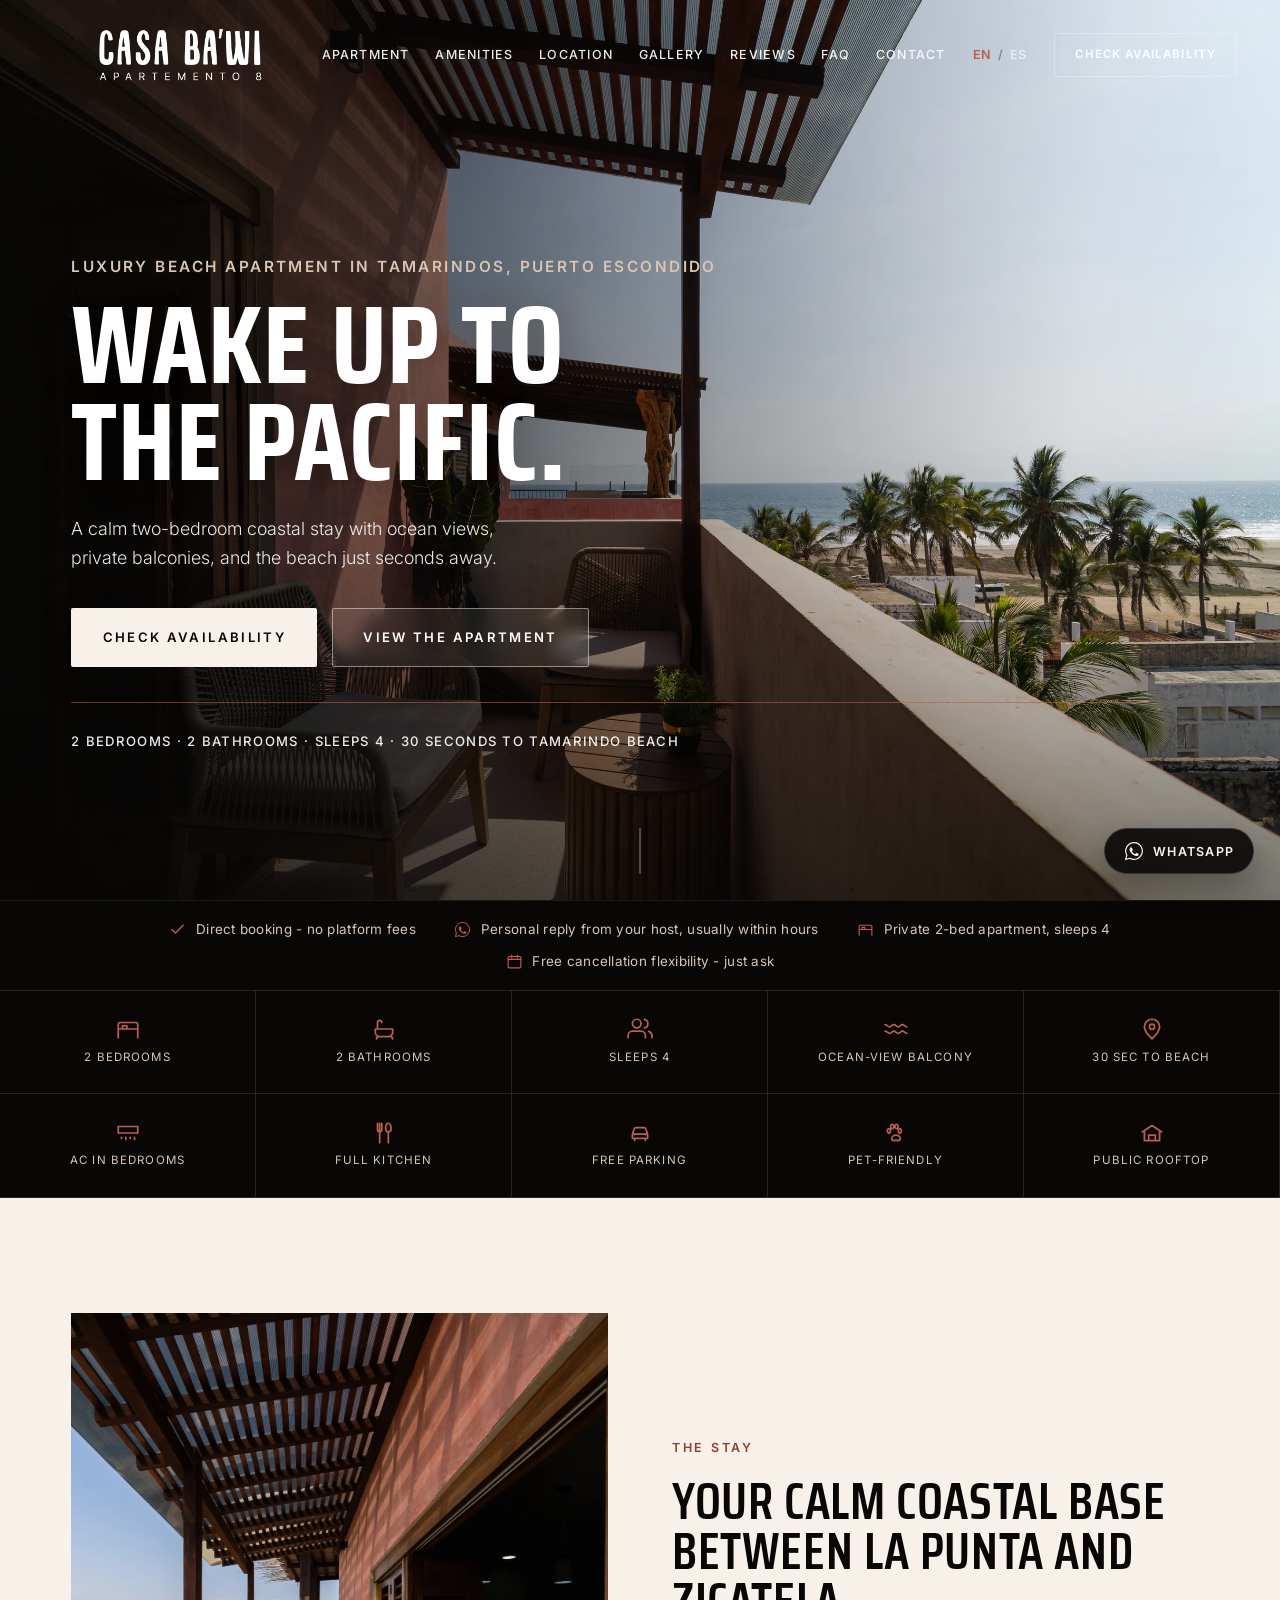
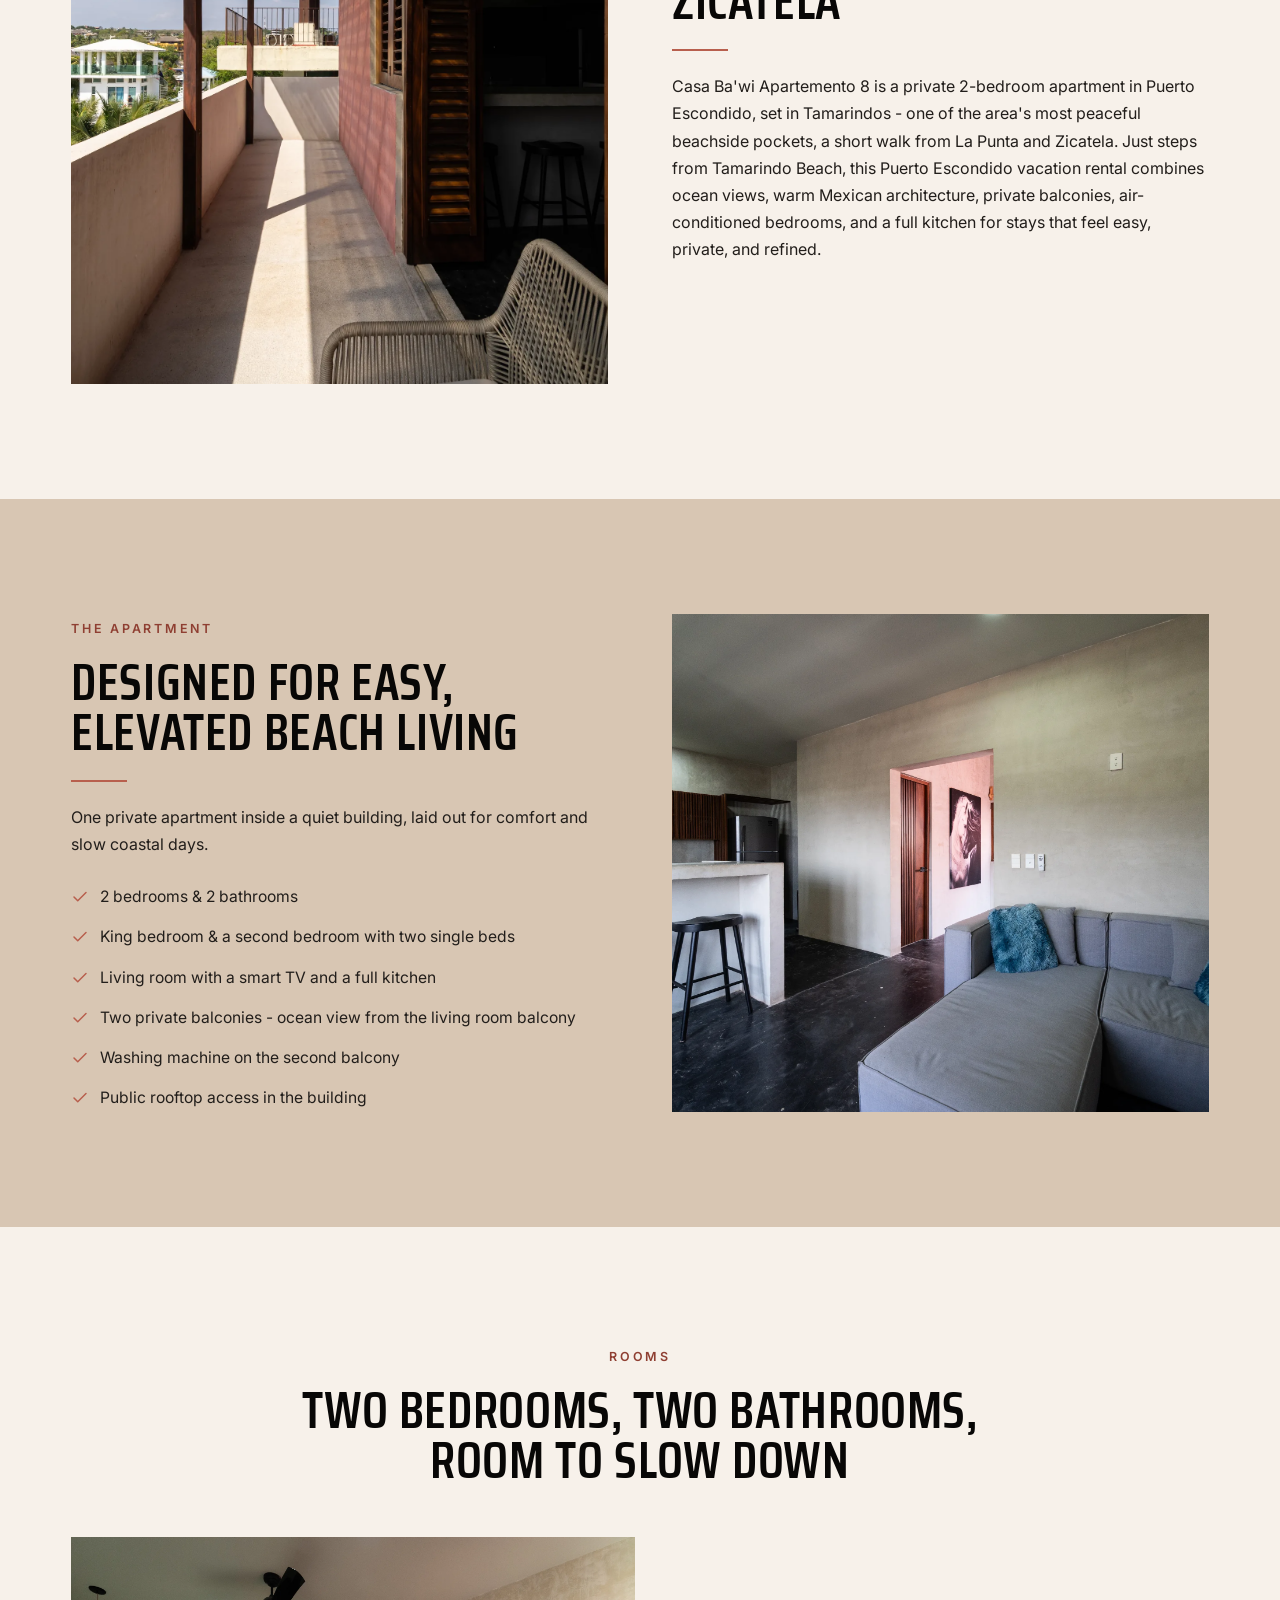
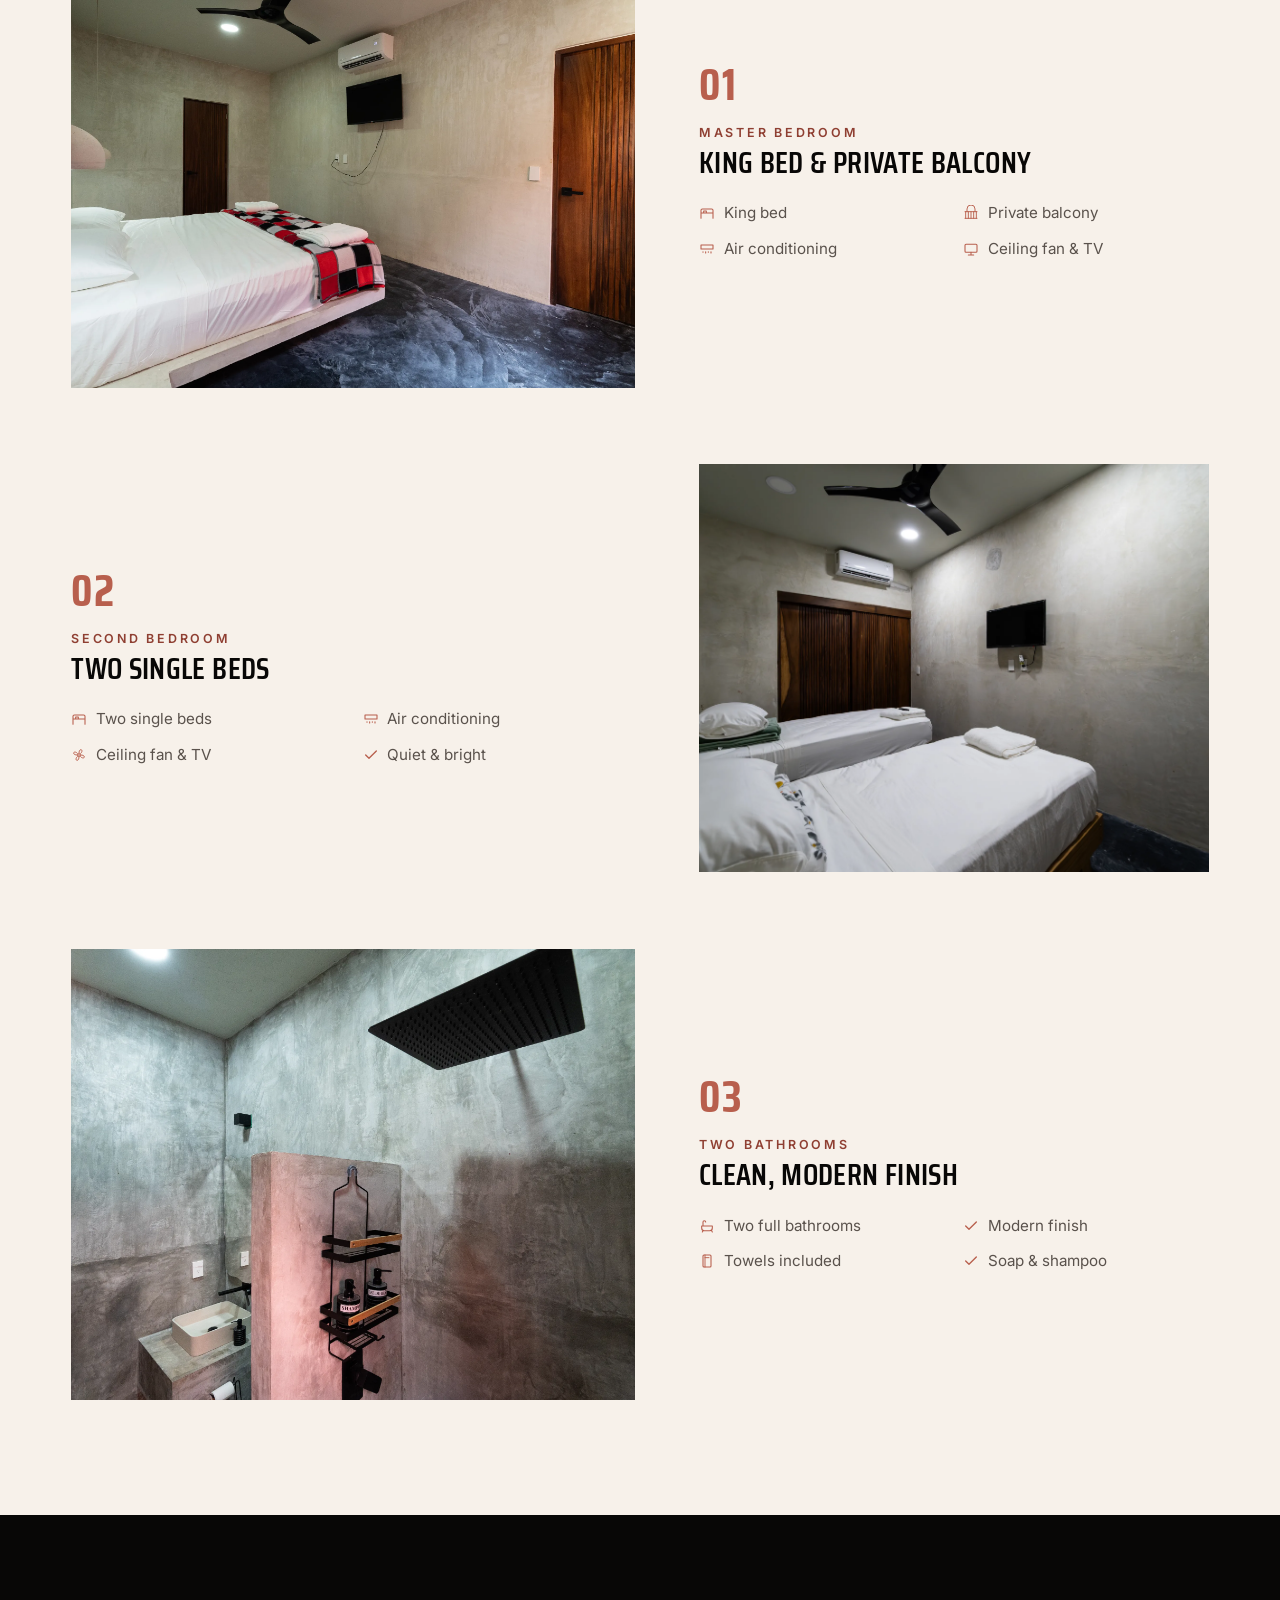
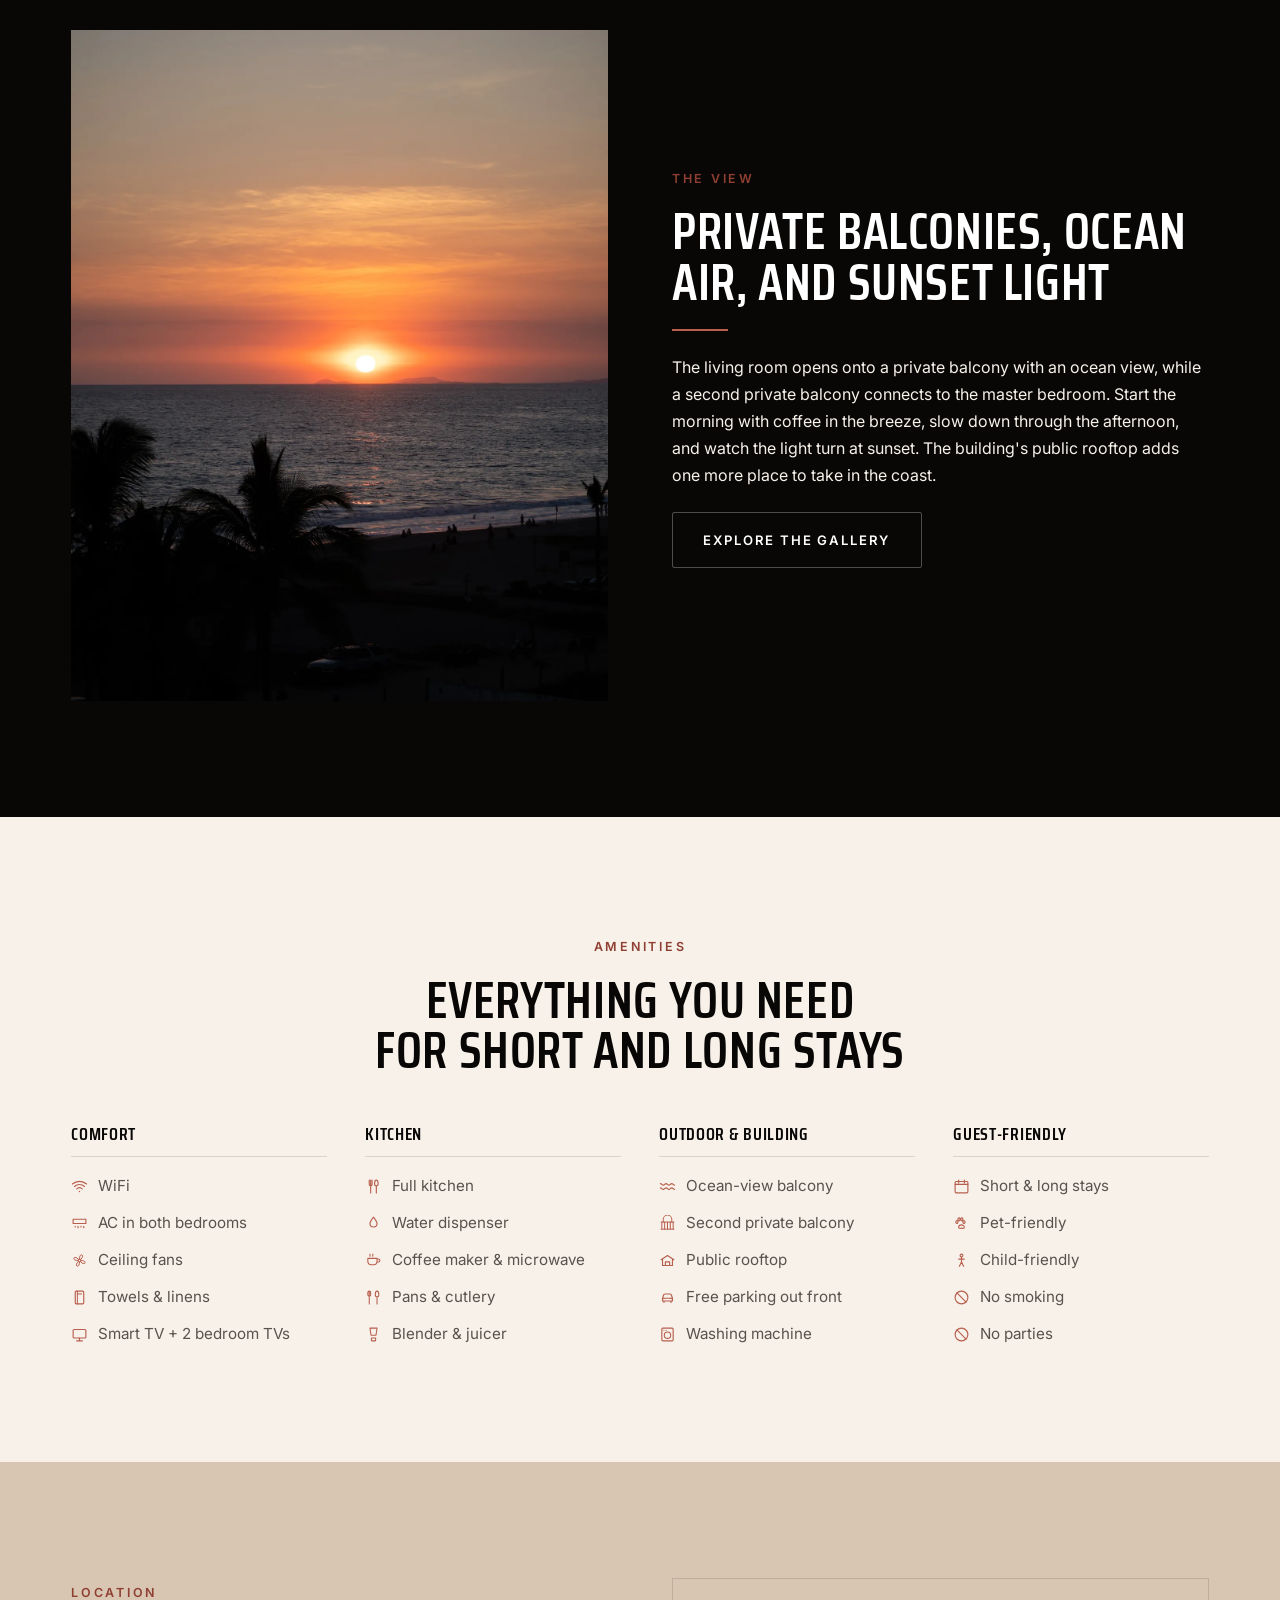
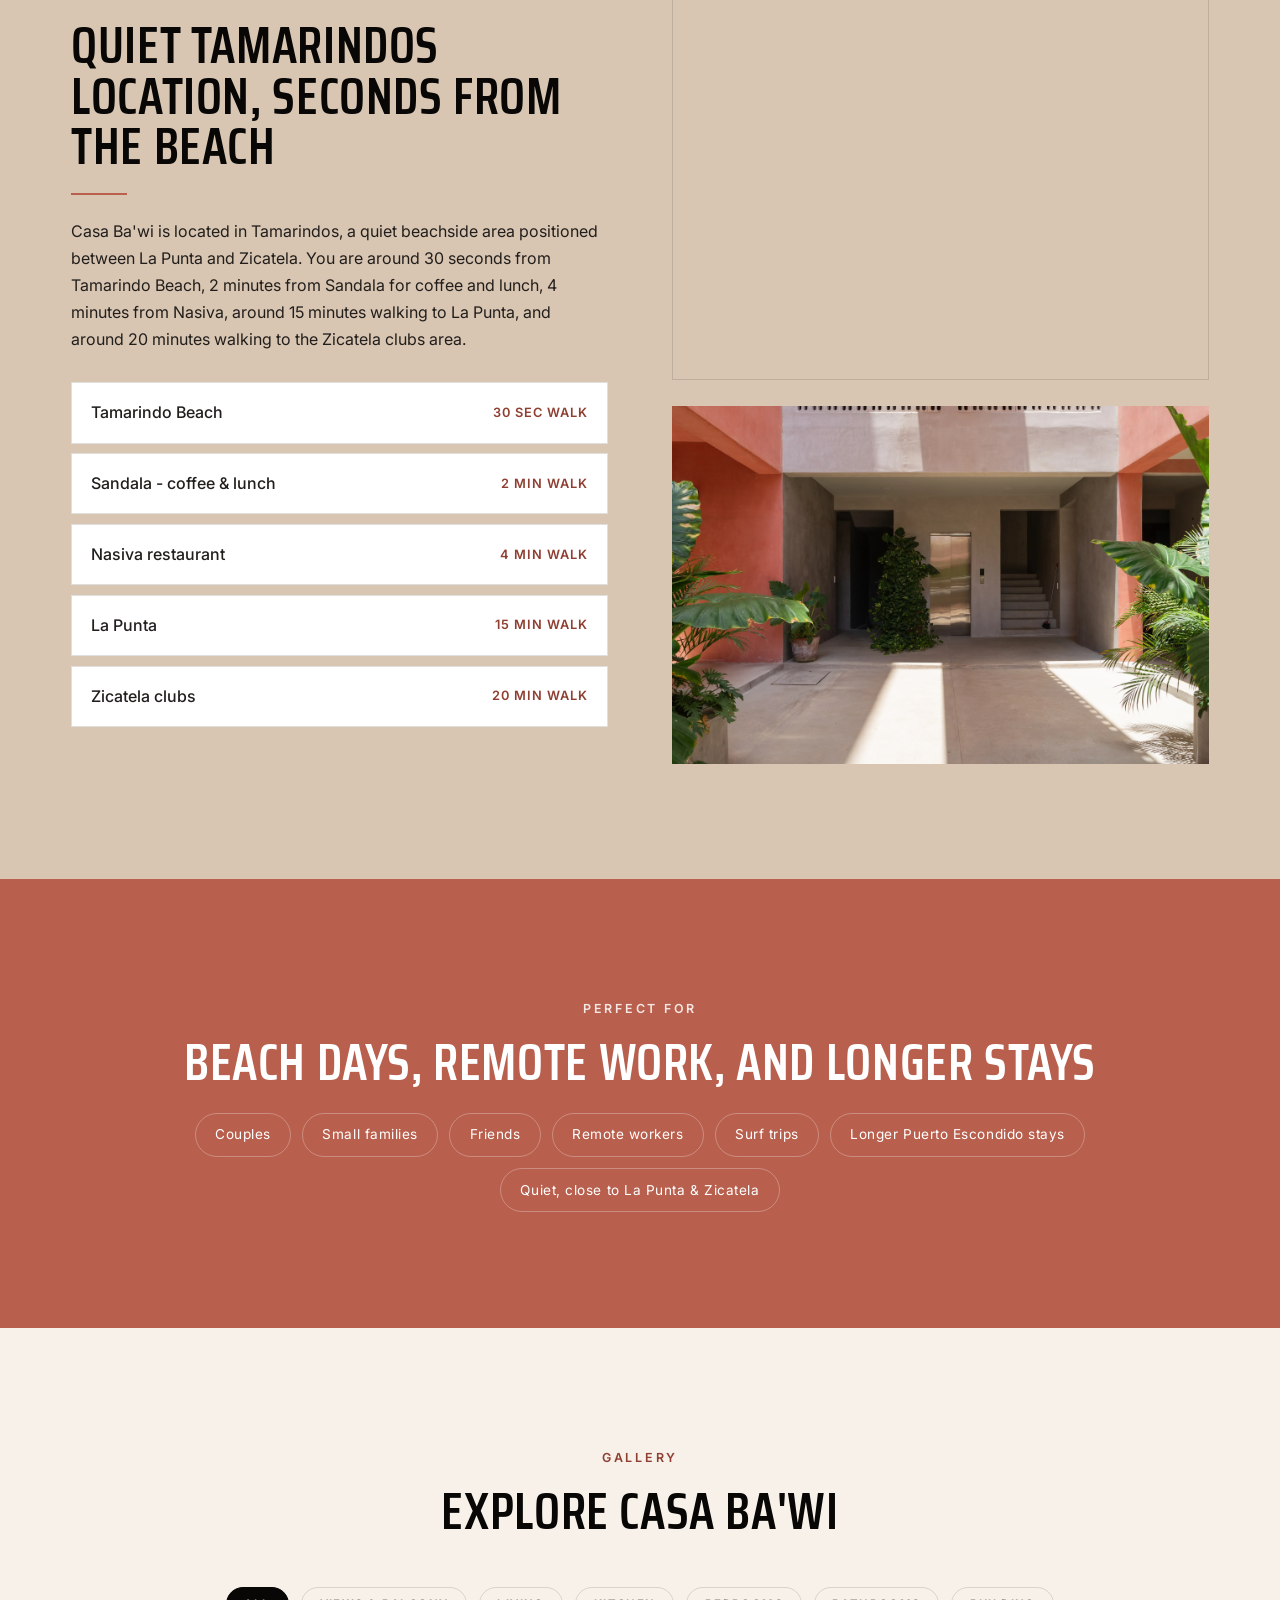
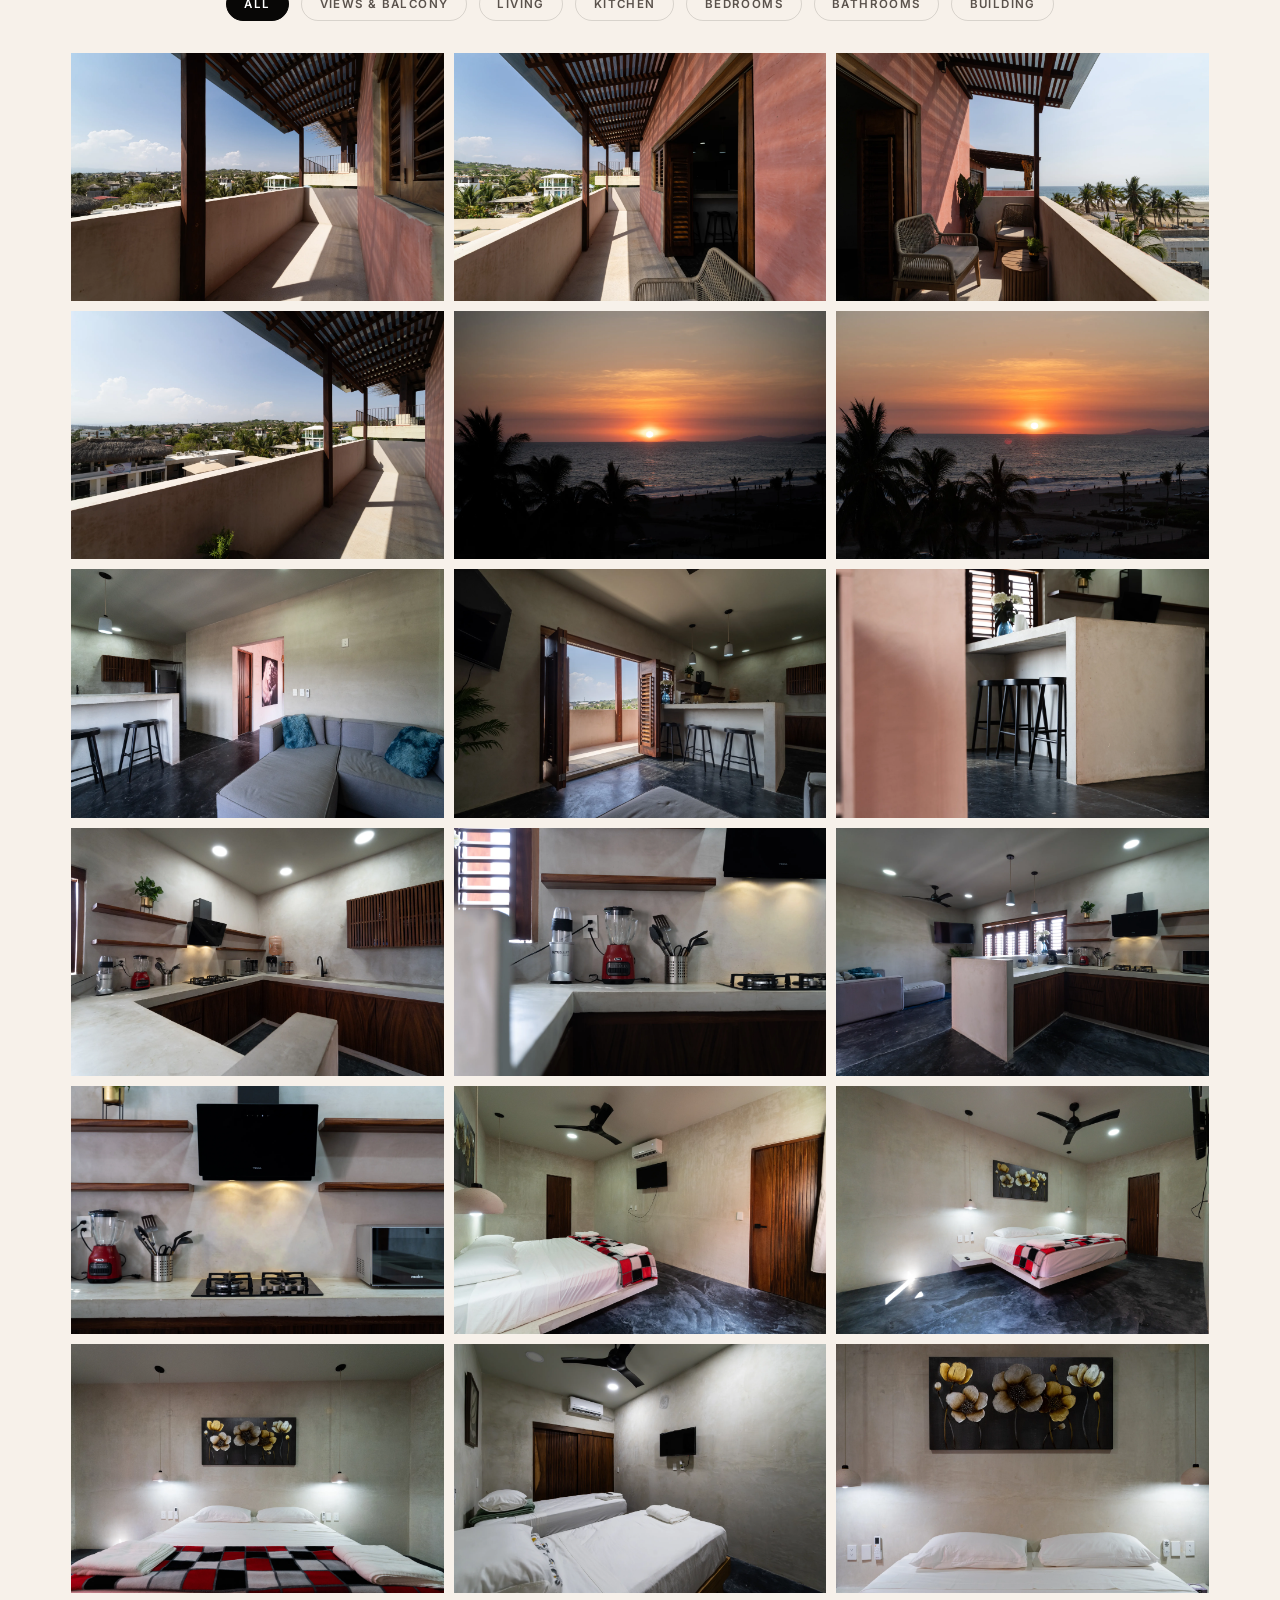
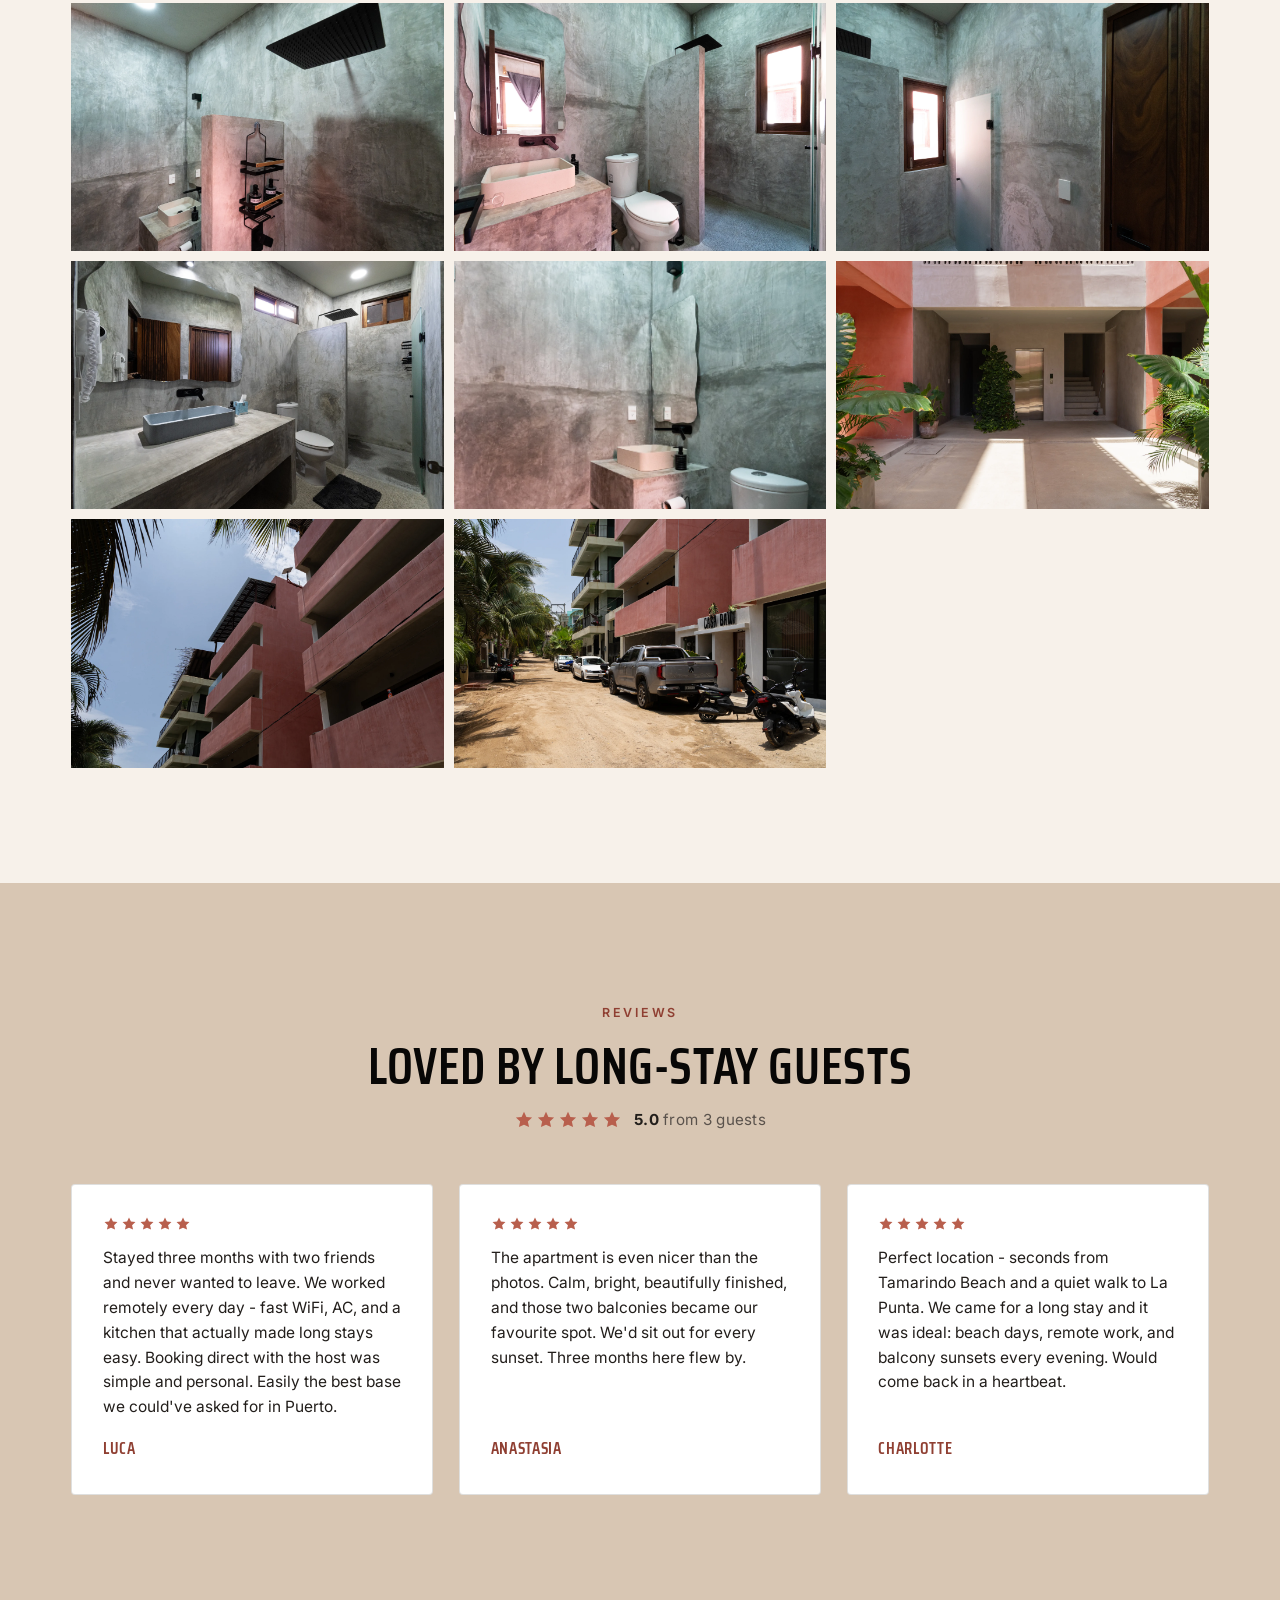
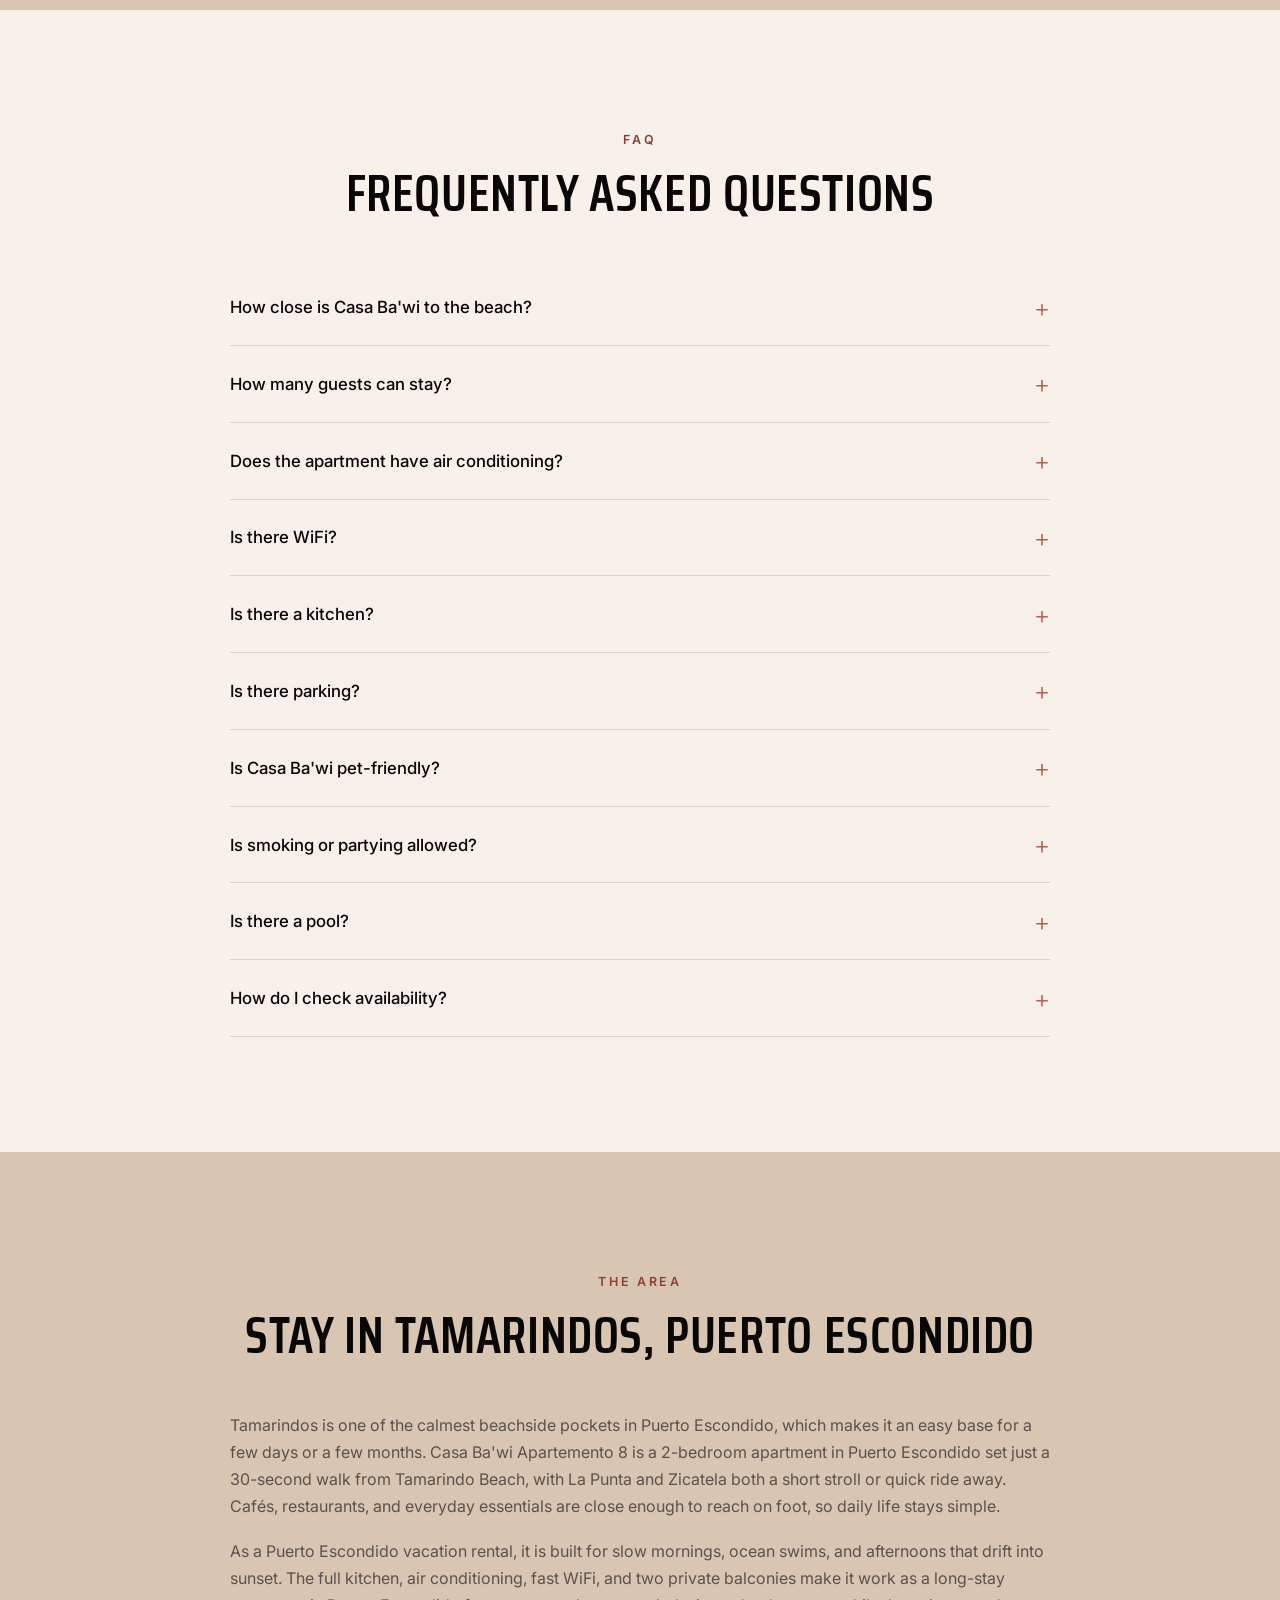
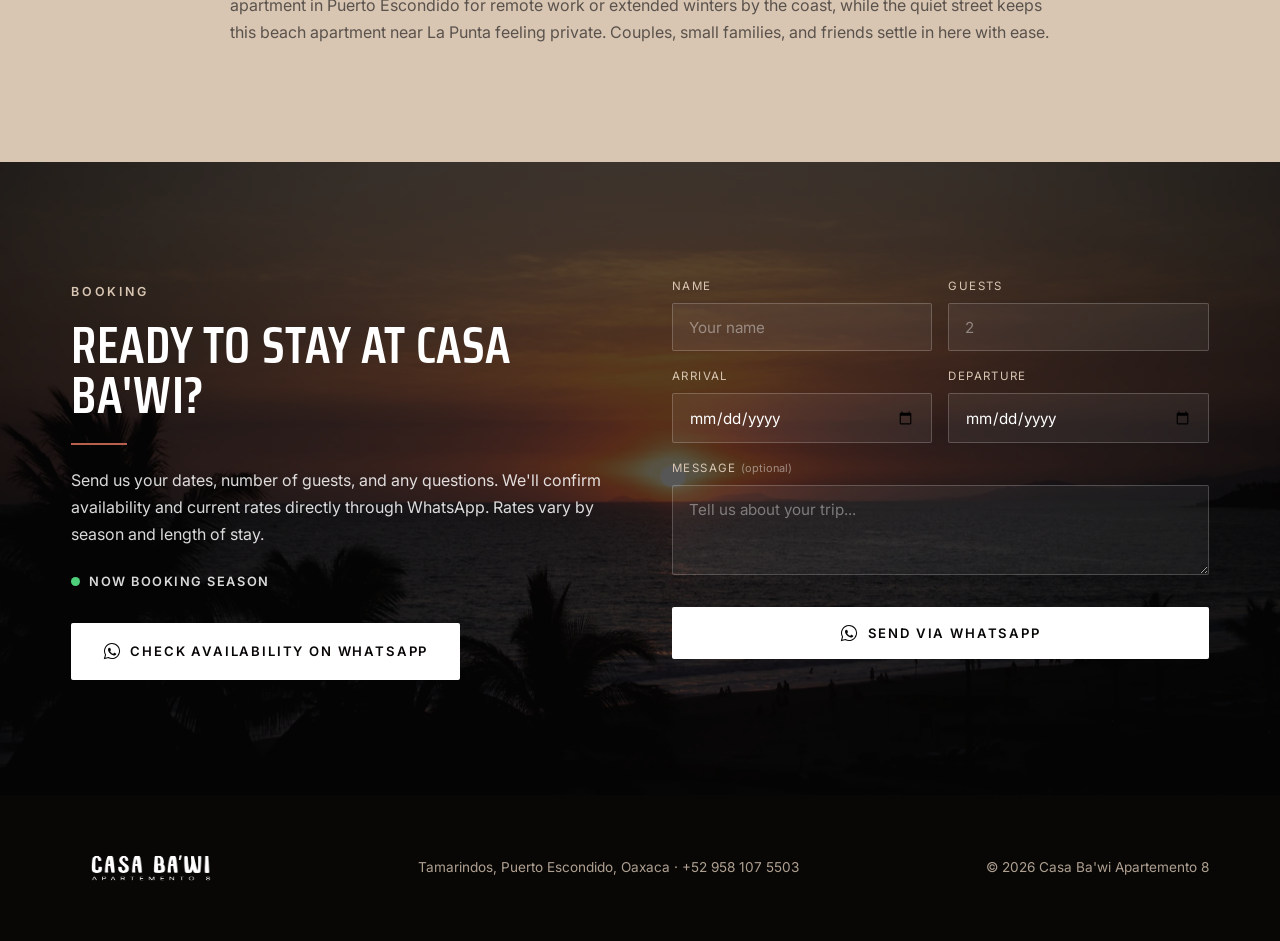
==== commit a2187042: "Bilingual SEO: production domain, sitemap priority, local keywords, area block - Point canonical/hre" ====
--- a/index.html
+++ b/index.html
@@ -5,22 +5,22 @@
   <meta name="viewport" content="width=device-width, initial-scale=1.0">
 
   <title>Casa Ba'wi Apartemento 8 | Luxury Beach Apartment in Puerto Escondido</title>
-  <meta name="description" content="Stay at Casa Ba'wi Apartemento 8, a luxury two-bedroom beach apartment in Tamarindos, Puerto Escondido with ocean views, private balconies, AC, full kitchen, and WhatsApp booking.">
-
-  <!-- Canonical + hreflang. SITE_URL lives in js/config.js; this static markup uses the same
-       "REPLACE_WITH_CUSTOM_DOMAIN.com" token - find-replace it project-wide for the real domain. -->
-  <link rel="canonical" href="https://REPLACE_WITH_CUSTOM_DOMAIN.com/">
-  <link rel="alternate" hreflang="en" href="https://REPLACE_WITH_CUSTOM_DOMAIN.com/">
-  <link rel="alternate" hreflang="es-MX" href="https://REPLACE_WITH_CUSTOM_DOMAIN.com/es">
-  <link rel="alternate" hreflang="x-default" href="https://REPLACE_WITH_CUSTOM_DOMAIN.com/">
+  <meta name="description" content="Casa Ba'wi Apartemento 8 is a luxury 2-bedroom Puerto Escondido vacation rental in Tamarindos, near La Punta and Zicatela - ocean views, private balconies, AC, full kitchen, pet-friendly, WhatsApp booking.">
+
+  <!-- Canonical + hreflang. SITE_URL also lives in js/config.js; if the domain
+       changes, find-replace "https://casa-bawi-8.vercel.app" across the project. -->
+  <link rel="canonical" href="https://casa-bawi-8.vercel.app/">
+  <link rel="alternate" hreflang="en" href="https://casa-bawi-8.vercel.app/">
+  <link rel="alternate" hreflang="es-MX" href="https://casa-bawi-8.vercel.app/es">
+  <link rel="alternate" hreflang="x-default" href="https://casa-bawi-8.vercel.app/">
 
   <!-- Open Graph -->
   <meta property="og:type" content="website">
   <meta property="og:site_name" content="Casa Ba'wi Apartemento 8">
   <meta property="og:title" content="Casa Ba'wi Apartemento 8 | Luxury Beach Apartment in Puerto Escondido">
   <meta property="og:description" content="A luxury two-bedroom beach apartment in Tamarindos, Puerto Escondido - ocean views, private balconies, AC, and a full kitchen. Seconds from Tamarindo Beach.">
-  <meta property="og:url" content="https://REPLACE_WITH_CUSTOM_DOMAIN.com/">
-  <meta property="og:image" content="https://REPLACE_WITH_CUSTOM_DOMAIN.com/og-image.jpg">
+  <meta property="og:url" content="https://casa-bawi-8.vercel.app/">
+  <meta property="og:image" content="https://casa-bawi-8.vercel.app/og-image.jpg">
   <meta property="og:image:width" content="1200">
   <meta property="og:image:height" content="630">
   <meta property="og:locale" content="en_US">
@@ -30,7 +30,7 @@
   <meta name="twitter:card" content="summary_large_image">
   <meta name="twitter:title" content="Casa Ba'wi Apartemento 8 | Luxury Beach Apartment in Puerto Escondido">
   <meta name="twitter:description" content="A luxury two-bedroom beach apartment in Tamarindos, Puerto Escondido - ocean views, private balconies, and a full kitchen.">
-  <meta name="twitter:image" content="https://REPLACE_WITH_CUSTOM_DOMAIN.com/og-image.jpg">
+  <meta name="twitter:image" content="https://casa-bawi-8.vercel.app/og-image.jpg">
 
   <!-- Icons -->
   <link rel="icon" href="/favicon.ico" sizes="any">
@@ -43,7 +43,7 @@
   <link rel="preconnect" href="https://fonts.gstatic.com" crossorigin>
   <link rel="preload" as="image" href="photos/webp/DSC02287.webp">
 
-  <link rel="stylesheet" href="css/style.css?v=23">
+  <link rel="stylesheet" href="css/style.css?v=25">
 
   <!-- ===== Structured data ===== -->
   <script type="application/ld+json">
@@ -51,7 +51,7 @@
     "@context": "https://schema.org",
     "@type": "WebSite",
     "name": "Casa Ba'wi Apartemento 8",
-    "url": "https://REPLACE_WITH_CUSTOM_DOMAIN.com/",
+    "url": "https://casa-bawi-8.vercel.app/",
     "inLanguage": ["en", "es-MX"]
   }
   </script>
@@ -60,7 +60,7 @@
     "@context": "https://schema.org",
     "@type": "WebPage",
     "name": "Casa Ba'wi Apartemento 8 | Luxury Beach Apartment in Puerto Escondido",
-    "url": "https://REPLACE_WITH_CUSTOM_DOMAIN.com/",
+    "url": "https://casa-bawi-8.vercel.app/",
     "inLanguage": "en",
     "description": "A luxury two-bedroom beach apartment in Tamarindos, Puerto Escondido with ocean views, private balconies, AC, and a full kitchen."
   }
@@ -70,7 +70,7 @@
     "@context": "https://schema.org",
     "@type": "BreadcrumbList",
     "itemListElement": [
-      { "@type": "ListItem", "position": 1, "name": "Home", "item": "https://REPLACE_WITH_CUSTOM_DOMAIN.com/" }
+      { "@type": "ListItem", "position": 1, "name": "Home", "item": "https://casa-bawi-8.vercel.app/" }
     ]
   }
   </script>
@@ -81,8 +81,8 @@
     "name": "Casa Ba'wi Apartemento 8",
     "identifier": "casa-bawi-apartemento-8",
     "description": "Luxury two-bedroom beach apartment in Tamarindos, Puerto Escondido, Oaxaca - ocean views, private balconies, air-conditioned bedrooms, and a full kitchen, seconds from Tamarindo Beach.",
-    "url": "https://REPLACE_WITH_CUSTOM_DOMAIN.com/",
-    "image": "https://REPLACE_WITH_CUSTOM_DOMAIN.com/og-image.jpg",
+    "url": "https://casa-bawi-8.vercel.app/",
+    "image": "https://casa-bawi-8.vercel.app/og-image.jpg",
     "telephone": "+529581075503",
     "petsAllowed": true,
     "smokingAllowed": false,
@@ -280,7 +280,7 @@
           <p class="eyebrow">The Stay</p>
           <h2>Your calm coastal base between La Punta and Zicatela</h2>
           <hr class="rule">
-          <p>Casa Ba'wi Apartemento 8 is a private two-bedroom apartment in Tamarindos, one of Puerto Escondido's most peaceful beachside pockets. Set just steps from Tamarindo Beach, it combines ocean views, warm Mexican architecture, private balconies, air-conditioned bedrooms, and a full kitchen for stays that feel easy, private, and refined.</p>
+          <p>Casa Ba'wi Apartemento 8 is a private 2-bedroom apartment in Puerto Escondido, set in Tamarindos - one of the area's most peaceful beachside pockets, a short walk from La Punta and Zicatela. Just steps from Tamarindo Beach, this Puerto Escondido vacation rental combines ocean views, warm Mexican architecture, private balconies, air-conditioned bedrooms, and a full kitchen for stays that feel easy, private, and refined.</p>
         </div>
       </div>
     </div>
@@ -583,6 +583,20 @@
     </div>
   </section>
 
+  <!-- ===== Area SEO ===== -->
+  <section class="section section--sand" id="area">
+    <div class="container">
+      <div class="section__head text-center fade-up">
+        <p class="eyebrow">The Area</p>
+        <h2>Stay in Tamarindos, Puerto Escondido</h2>
+      </div>
+      <div class="prose fade-up">
+        <p>Tamarindos is one of the calmest beachside pockets in Puerto Escondido, which makes it an easy base for a few days or a few months. Casa Ba'wi Apartemento 8 is a 2-bedroom apartment in Puerto Escondido set just a 30-second walk from Tamarindo Beach, with La Punta and Zicatela both a short stroll or quick ride away. Cafés, restaurants, and everyday essentials are close enough to reach on foot, so daily life stays simple.</p>
+        <p>As a Puerto Escondido vacation rental, it is built for slow mornings, ocean swims, and afternoons that drift into sunset. The full kitchen, air conditioning, fast WiFi, and two private balconies make it work as a long-stay apartment in Puerto Escondido for remote work or extended winters by the coast, while the quiet street keeps this beach apartment near La Punta feeling private. Couples, small families, and friends settle in here with ease.</p>
+      </div>
+    </div>
+  </section>
+
   <!-- ===== Contact / booking ===== -->
   <section class="section booking" id="contact">
     <div class="booking__bg" style="background-image:url('photos/webp/DSC02115.webp')"></div>
@@ -680,8 +694,8 @@
     <button class="lightbox__nav lightbox__nav--next" aria-label="Next">&#8250;</button>
   </div>
 
-  <script src="js/config.js?v=23"></script>
-  <script src="js/main.js?v=23"></script>
+  <script src="js/config.js?v=25"></script>
+  <script src="js/main.js?v=25"></script>
   <script>document.getElementById('year').textContent=new Date().getFullYear();</script>
 </body>
 </html>
--- a/css/style.css
+++ b/css/style.css
@@ -193,9 +193,9 @@
 /* Mobile nav */
 .mobile-nav {
   position: fixed; inset: 0; z-index: 99; background: var(--color-black); color: var(--color-white);
-  display: flex; flex-direction: column; justify-content: center; align-items: center; gap: clamp(1.1rem, 3vh, 1.7rem);
+  display: flex; flex-direction: column; justify-content: safe center; align-items: center; gap: clamp(1.1rem, 3vh, 1.7rem);
   opacity: 0; visibility: hidden; transition: opacity var(--t), visibility var(--t);
-  padding: calc(var(--nav-h) + 1.5rem) var(--gutter) 2.5rem; overflow-y: auto;
+  padding: calc(var(--nav-h) + 1.5rem) var(--gutter) calc(2.5rem + env(safe-area-inset-bottom)); overflow-y: auto;
 }
 .mobile-nav.active { opacity: 1; visibility: visible; }
 .mobile-nav a { font-family: var(--font-display); font-weight: 600; font-size: 1.85rem; letter-spacing: 0.03em; text-transform: uppercase; }
@@ -429,6 +429,11 @@
 .review__text { font-size: 0.97rem; line-height: 1.6; color: var(--ink); max-width: none; }
 .review__author { margin-top: auto; font-family: var(--font-display); font-weight: 600; letter-spacing: 0.04em;
   text-transform: uppercase; color: var(--color-salmon-dark); font-size: 1.05rem; }
+
+/* SEO area prose block */
+.prose { max-width: var(--maxw-narrow); margin-inline: auto; }
+.prose p { color: var(--ink-soft); max-width: none; }
+.prose p + p { margin-top: 1.1rem; }
 
 /* ============================================================
    STICKY MOBILE CTA + FLOATING WHATSAPP
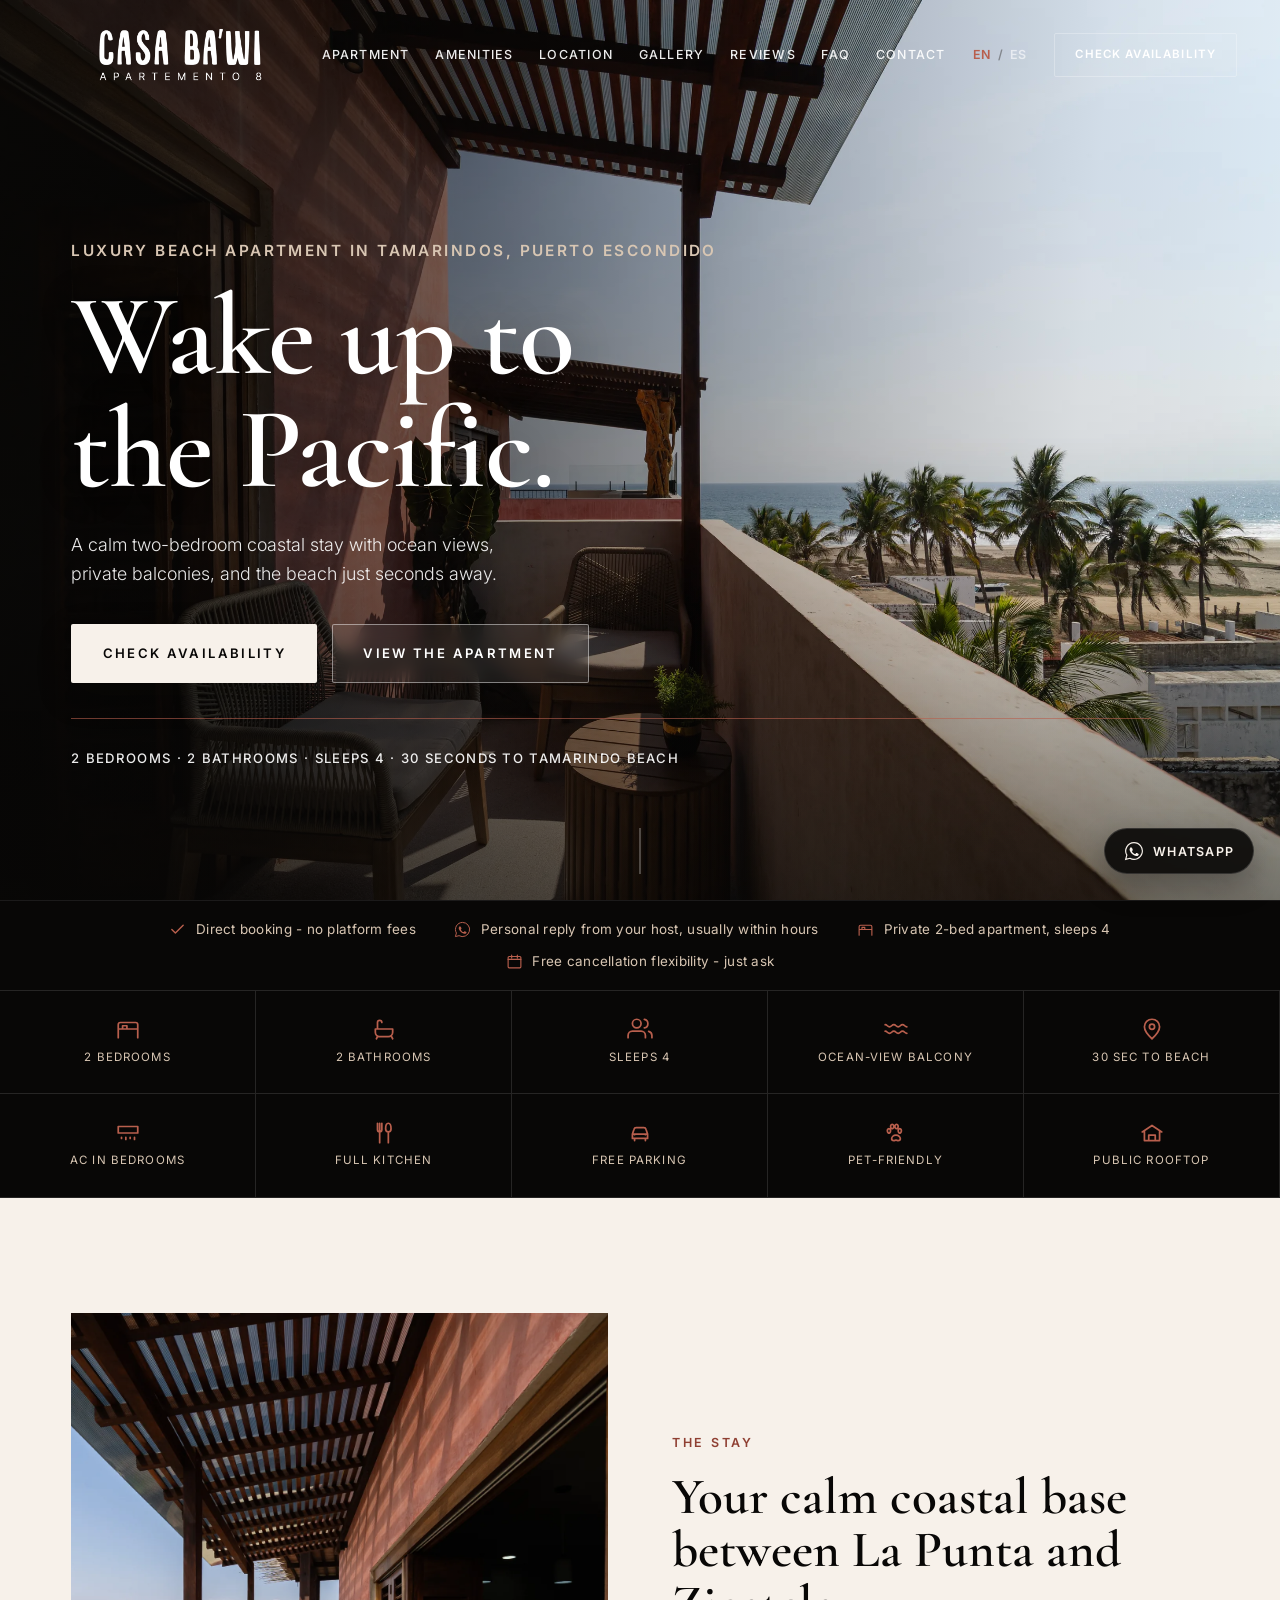
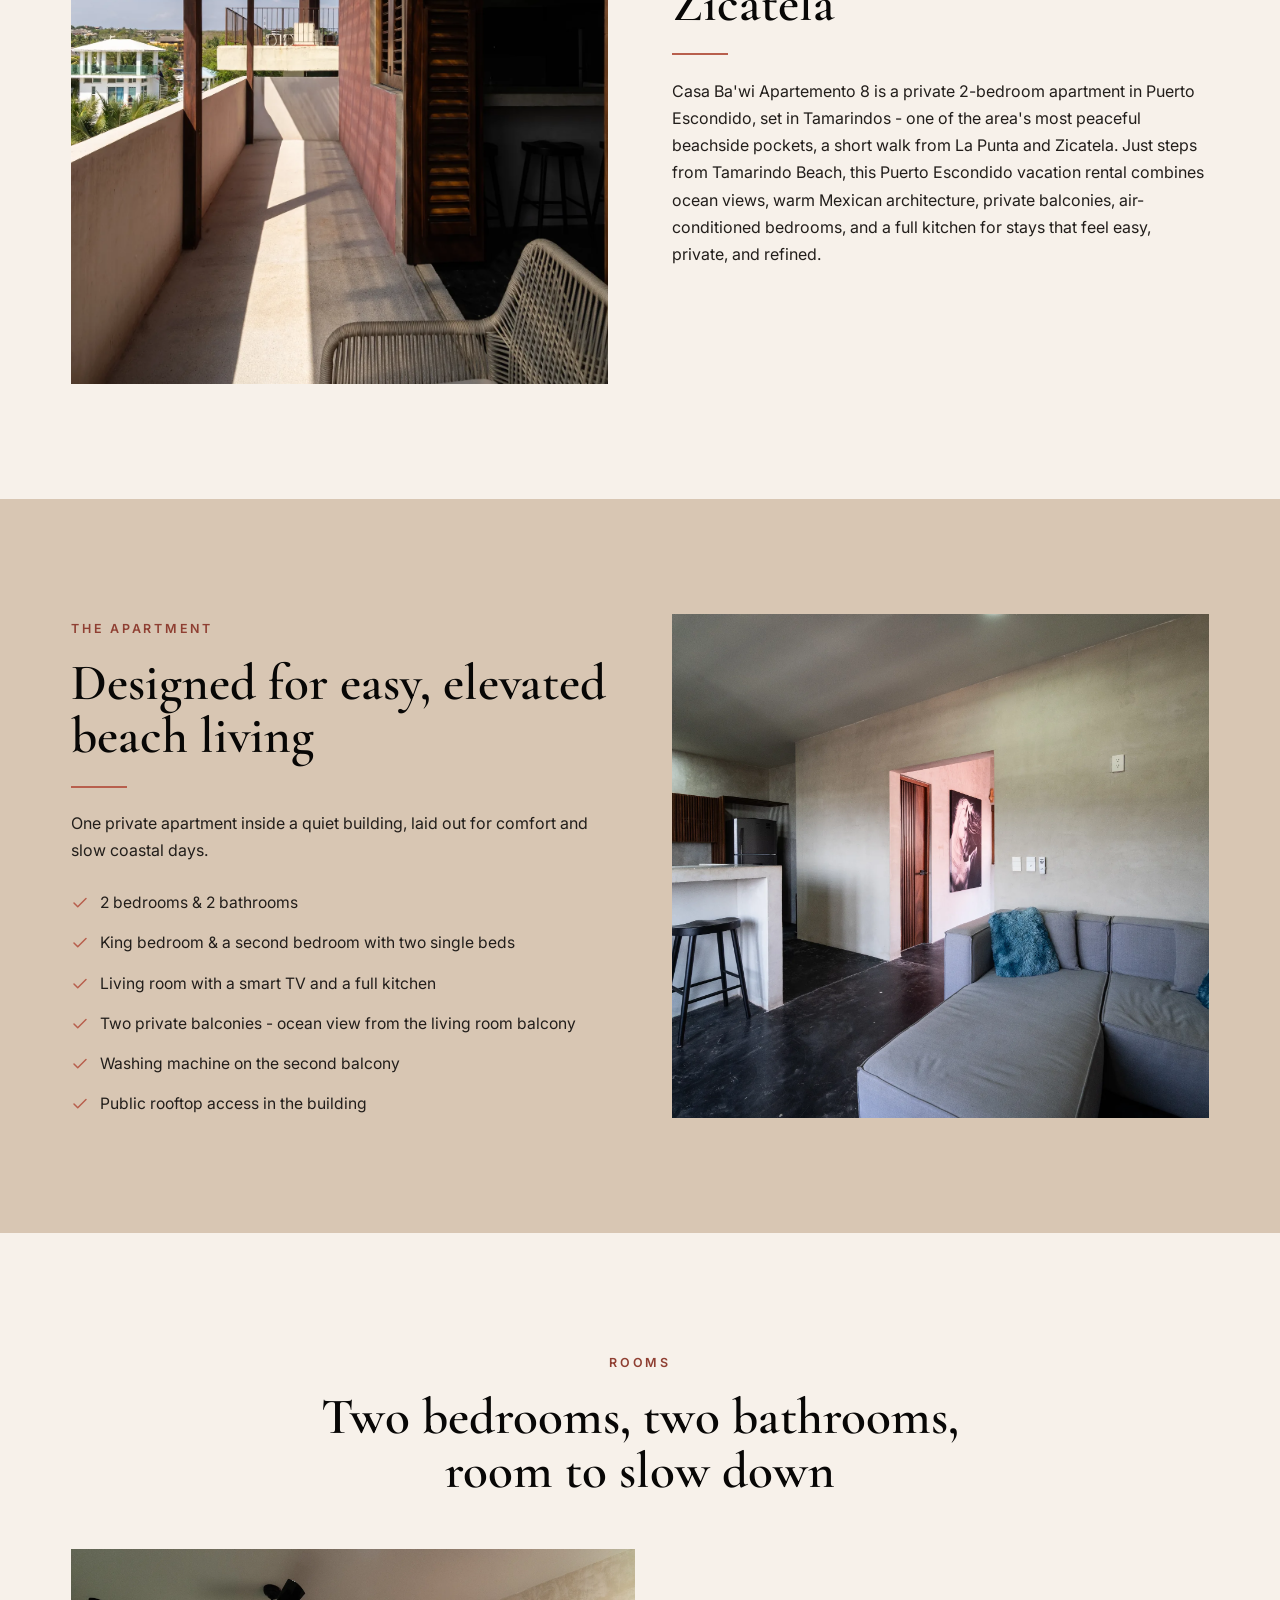
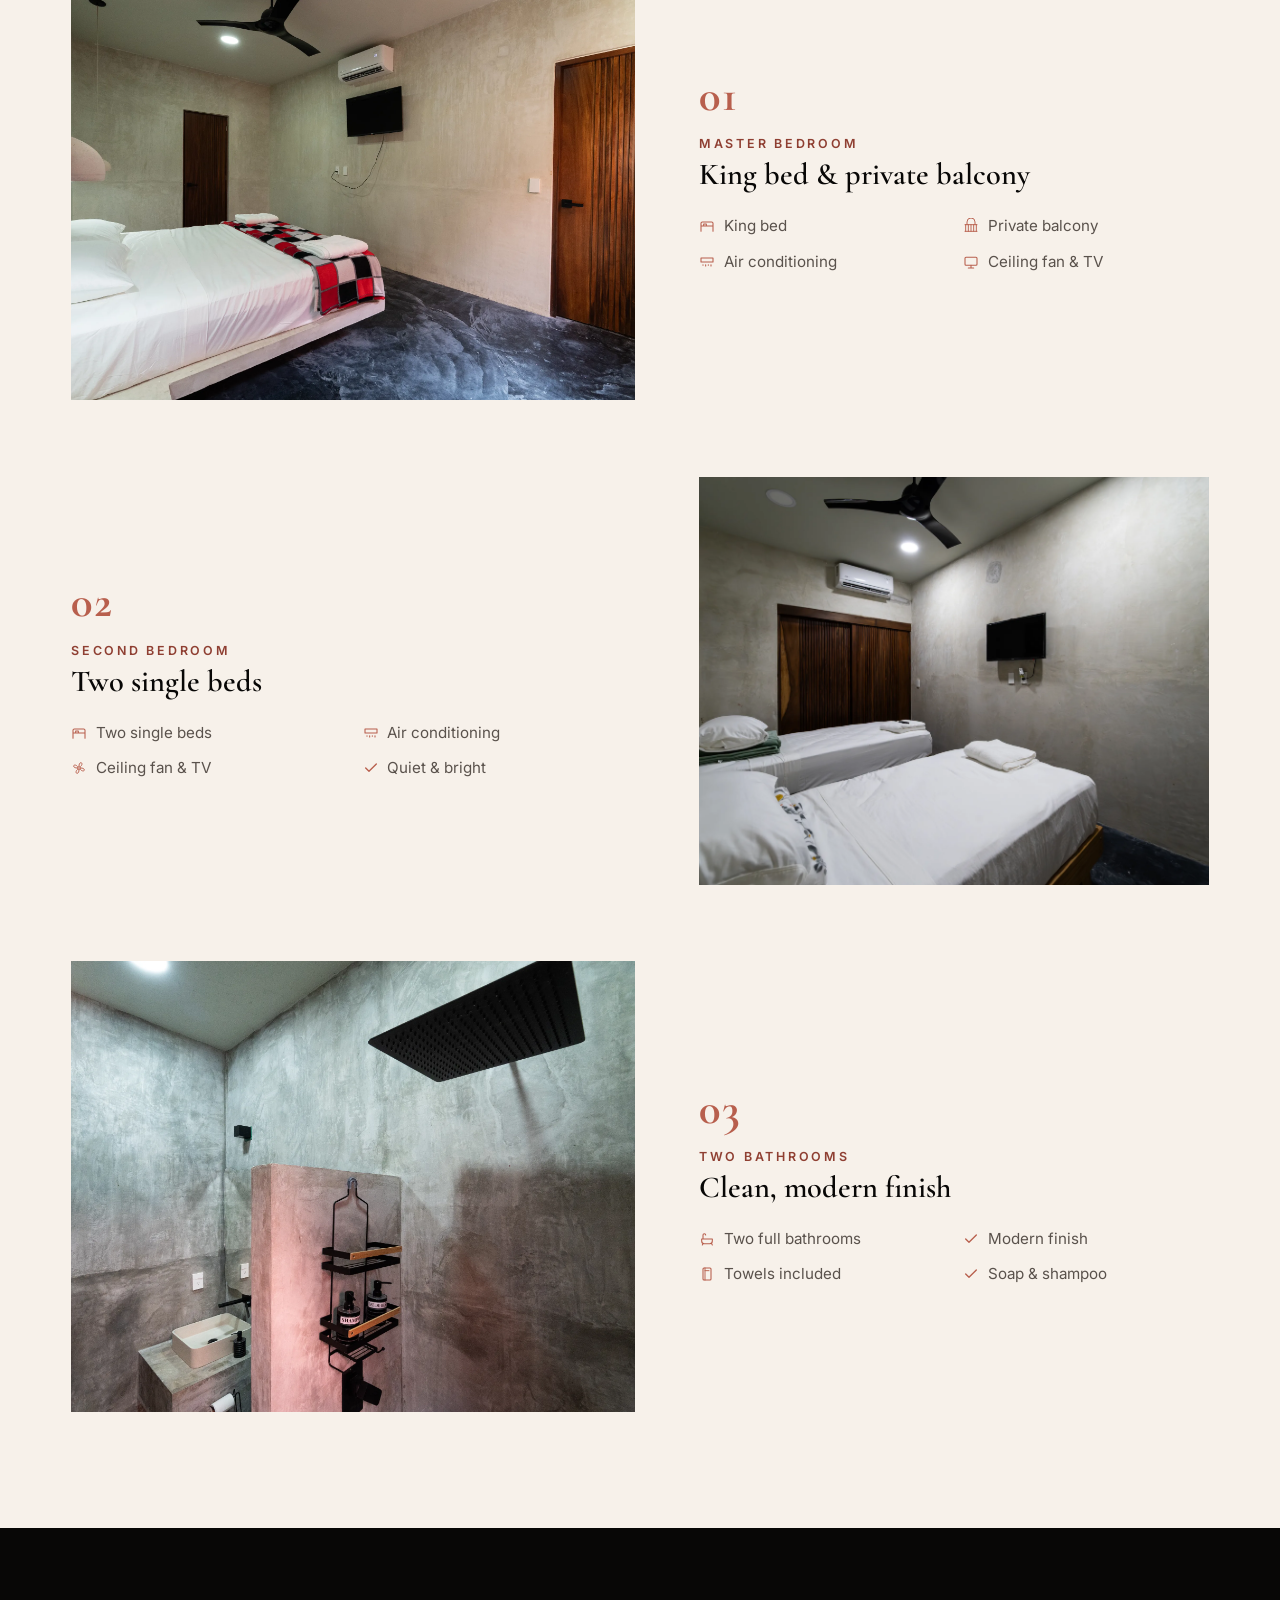
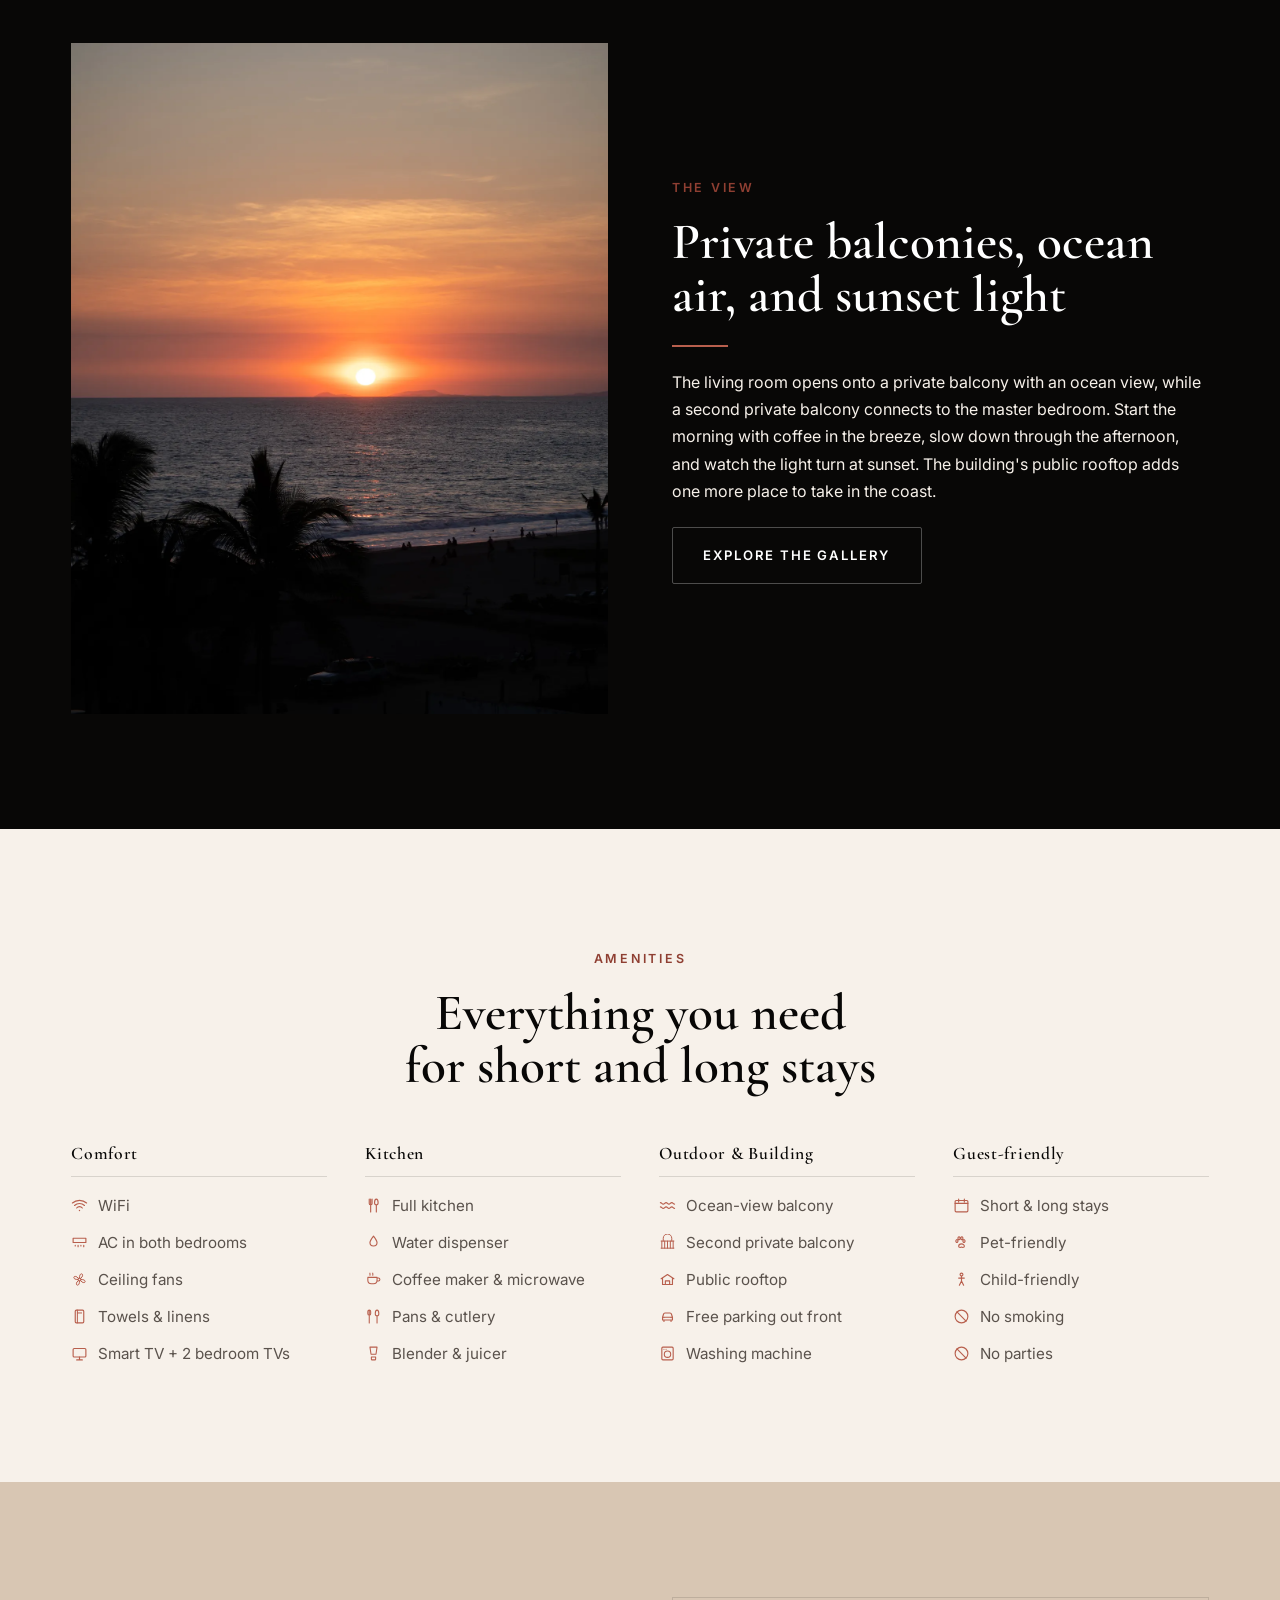
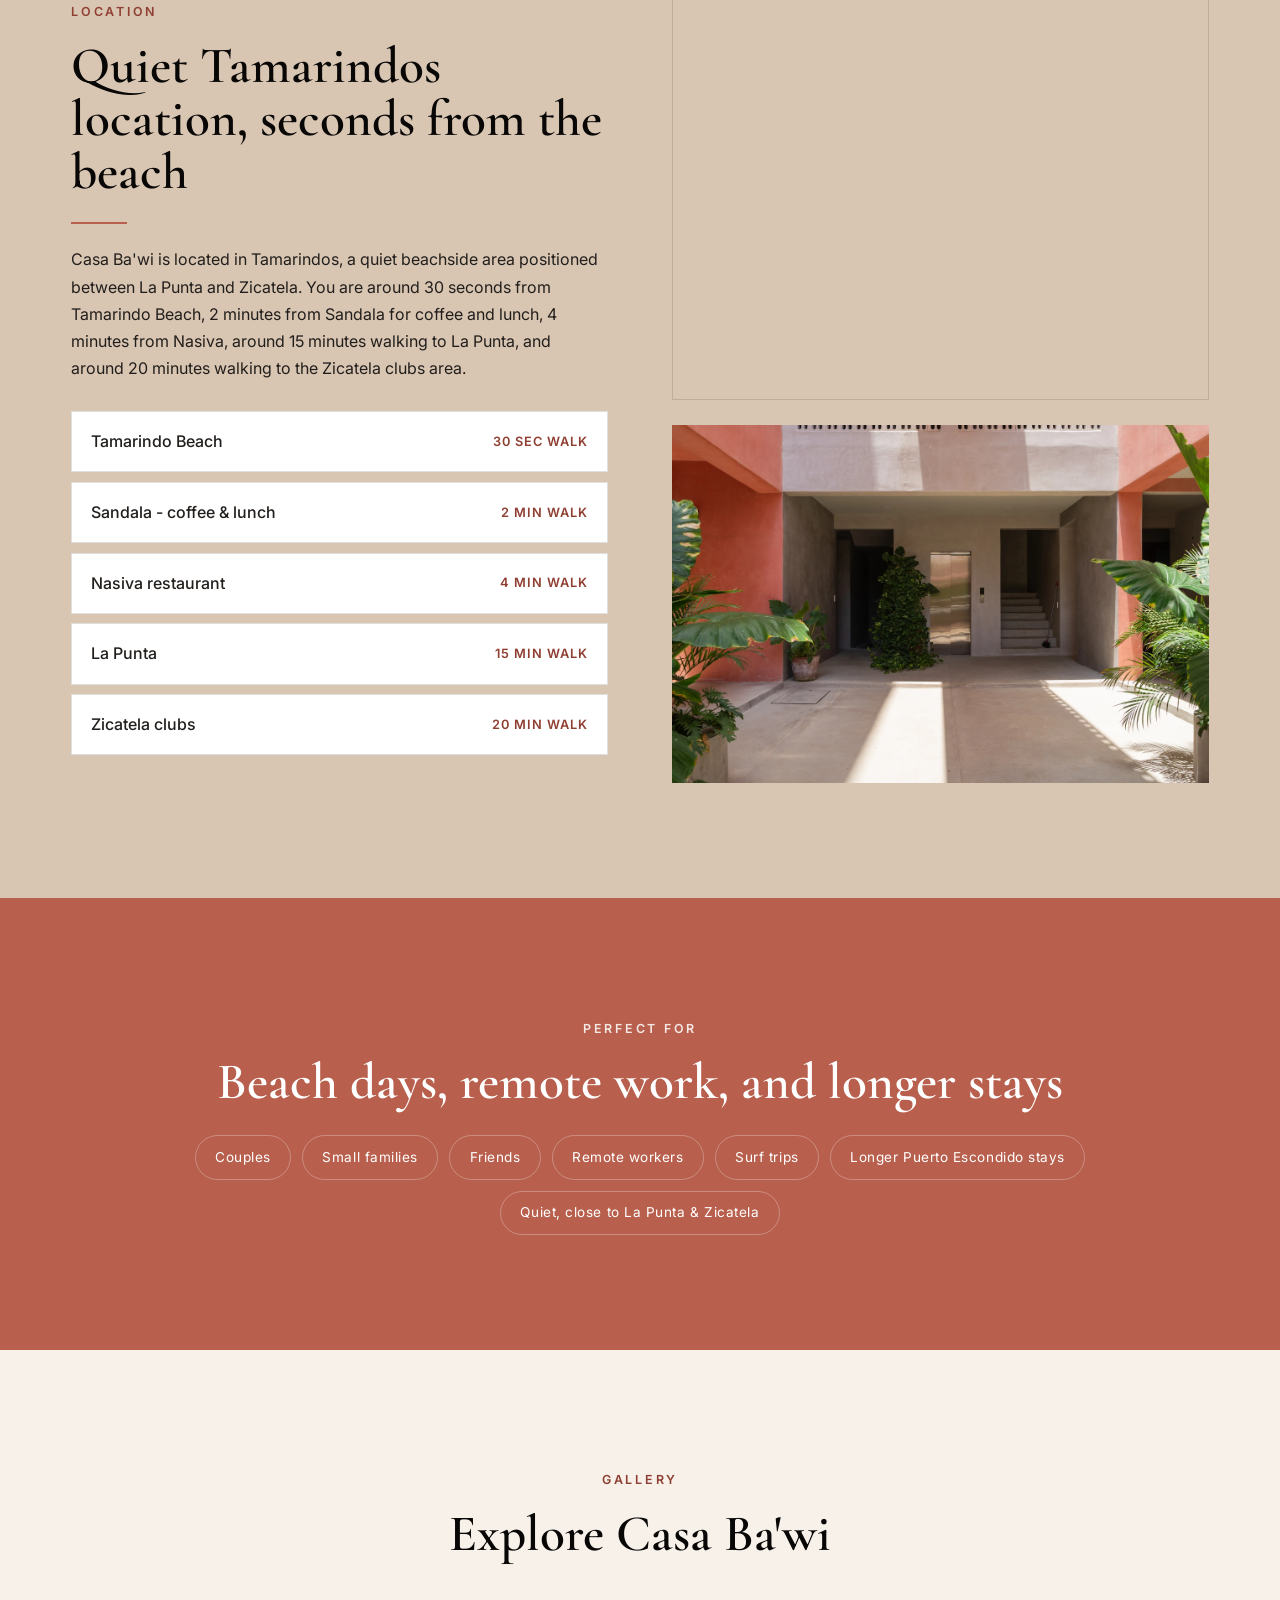
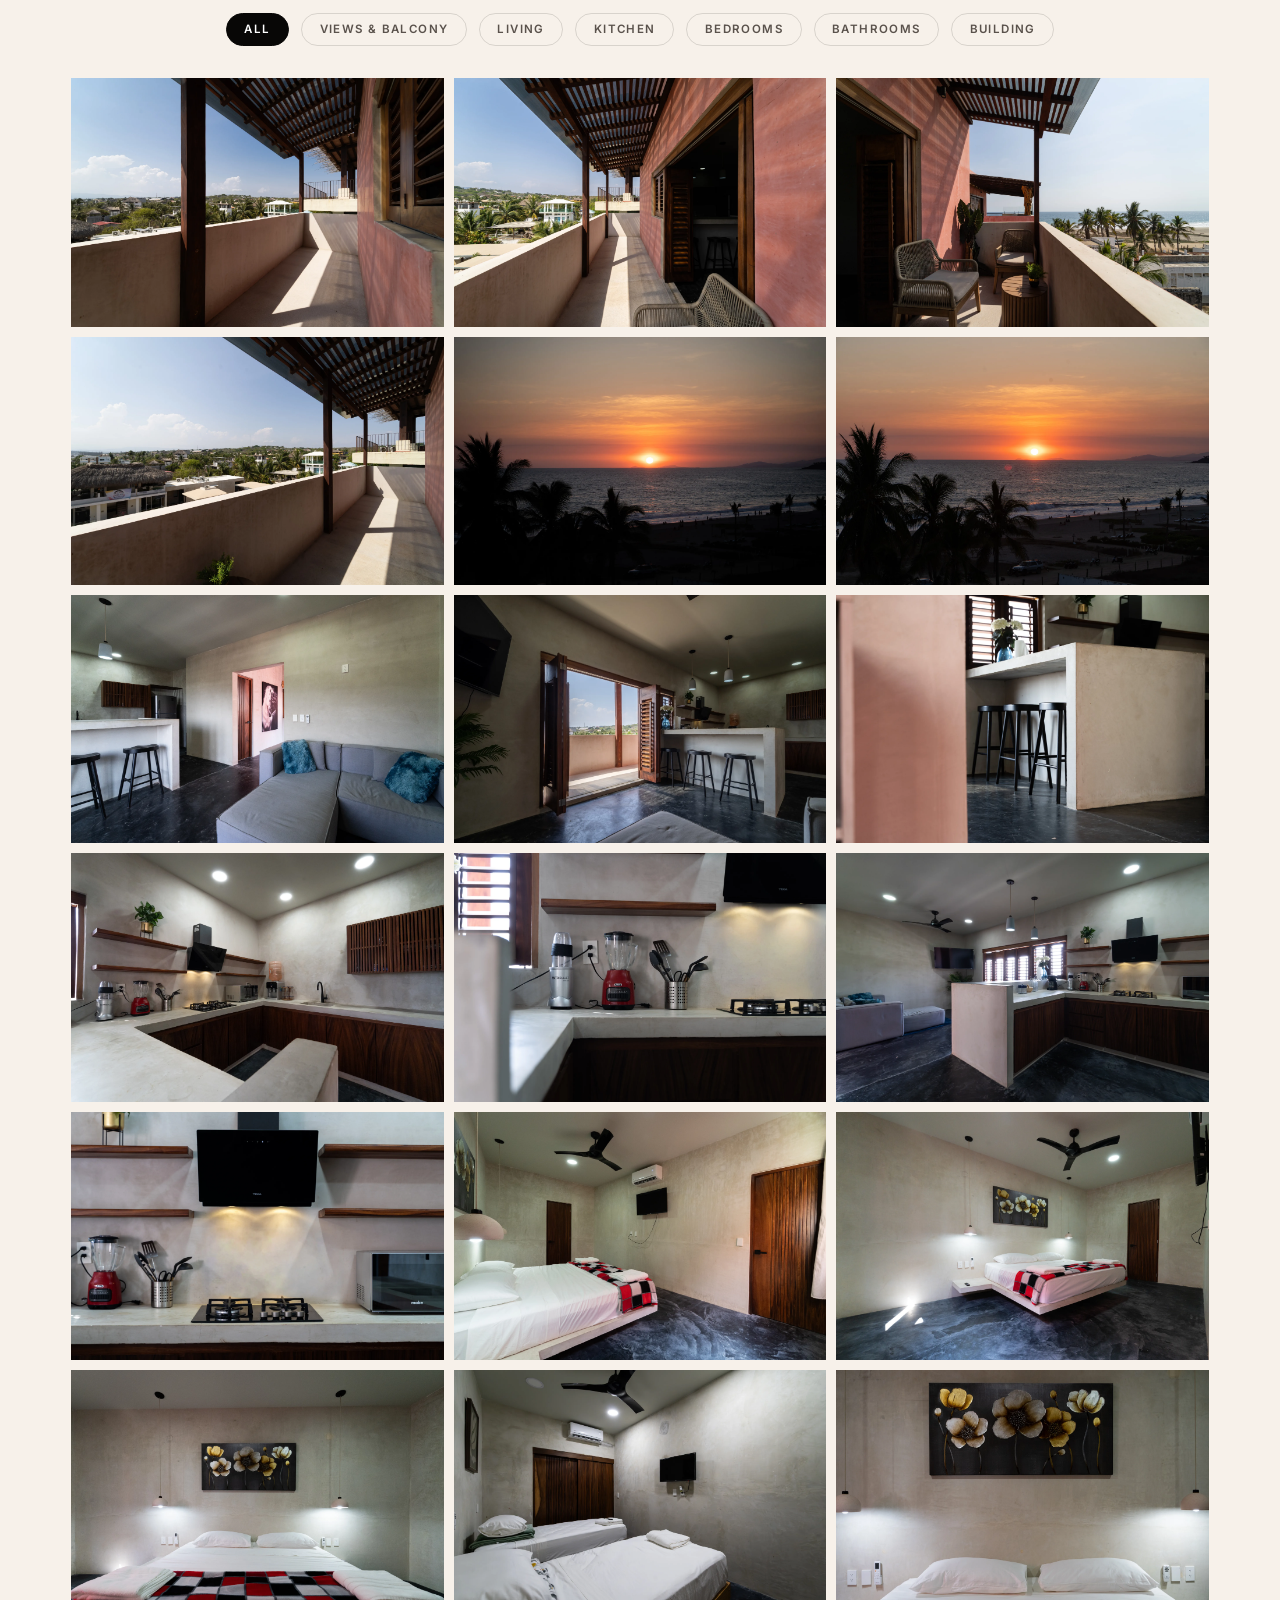
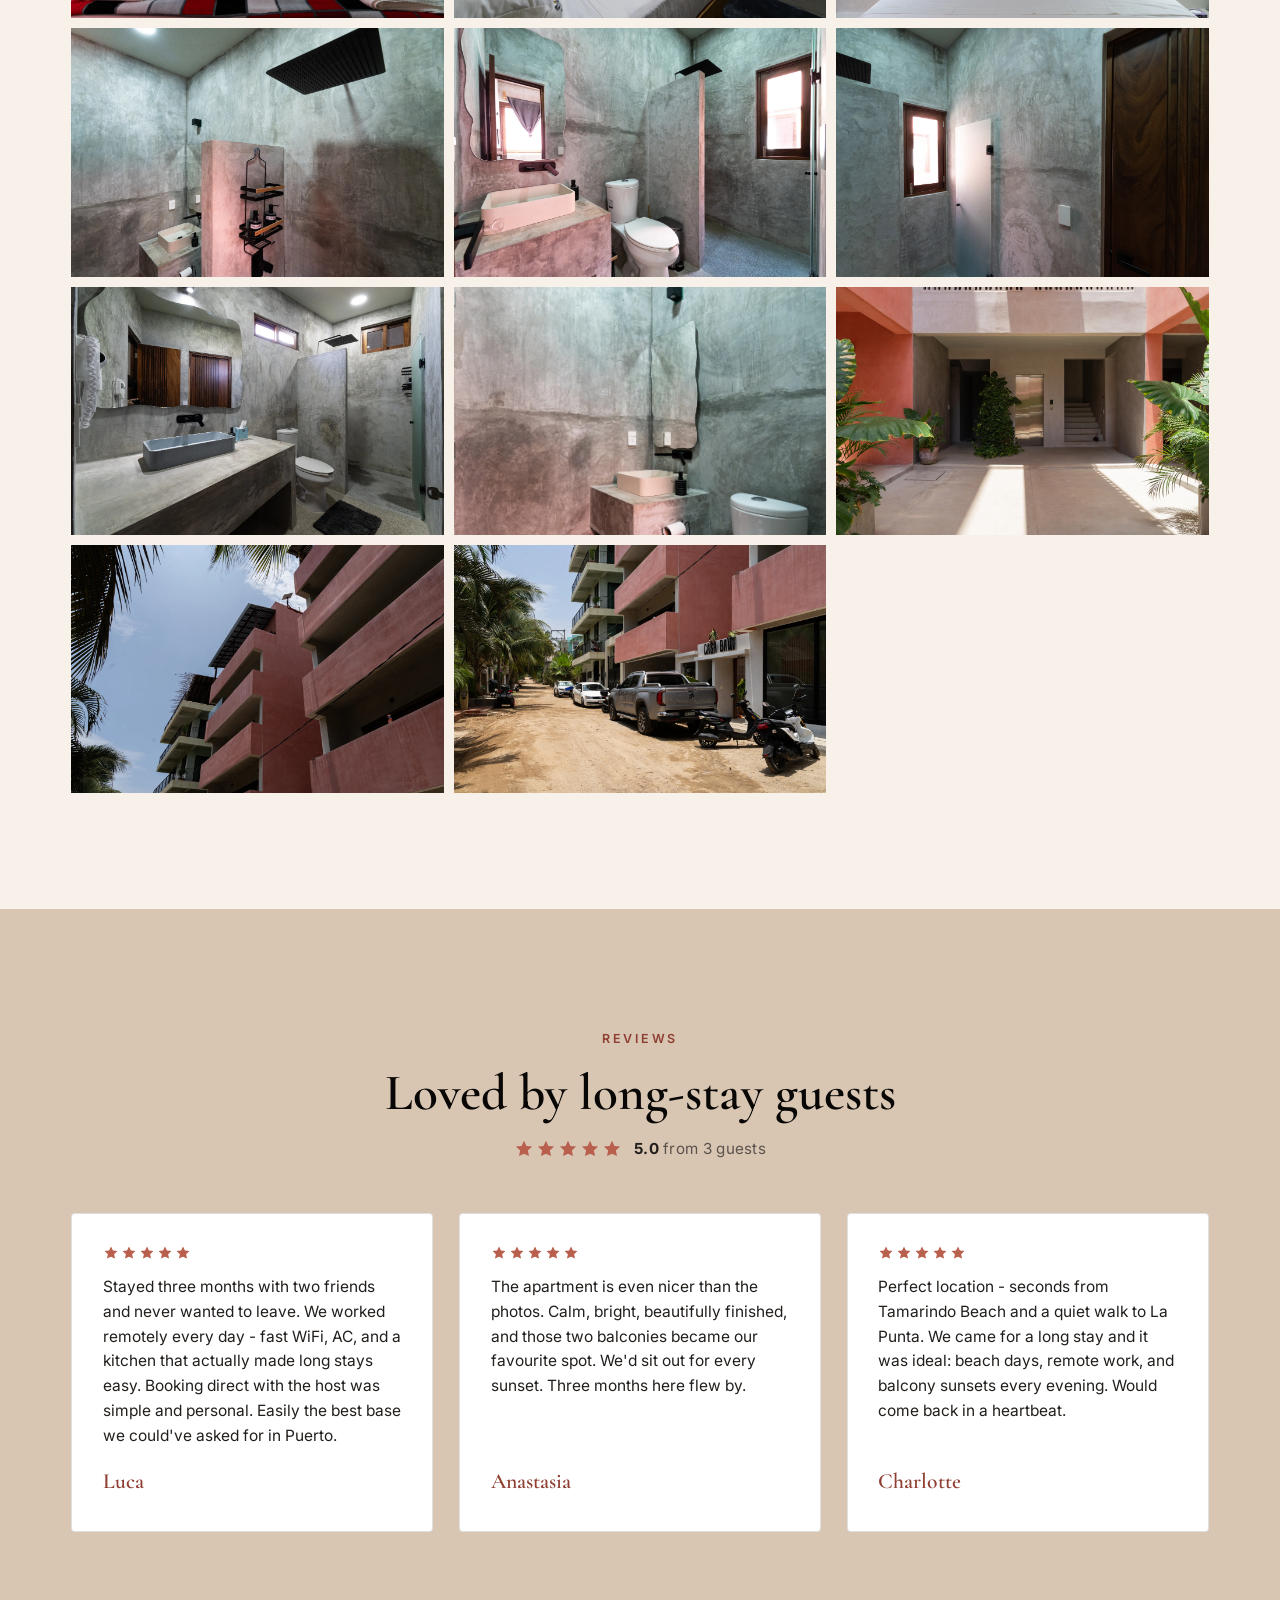
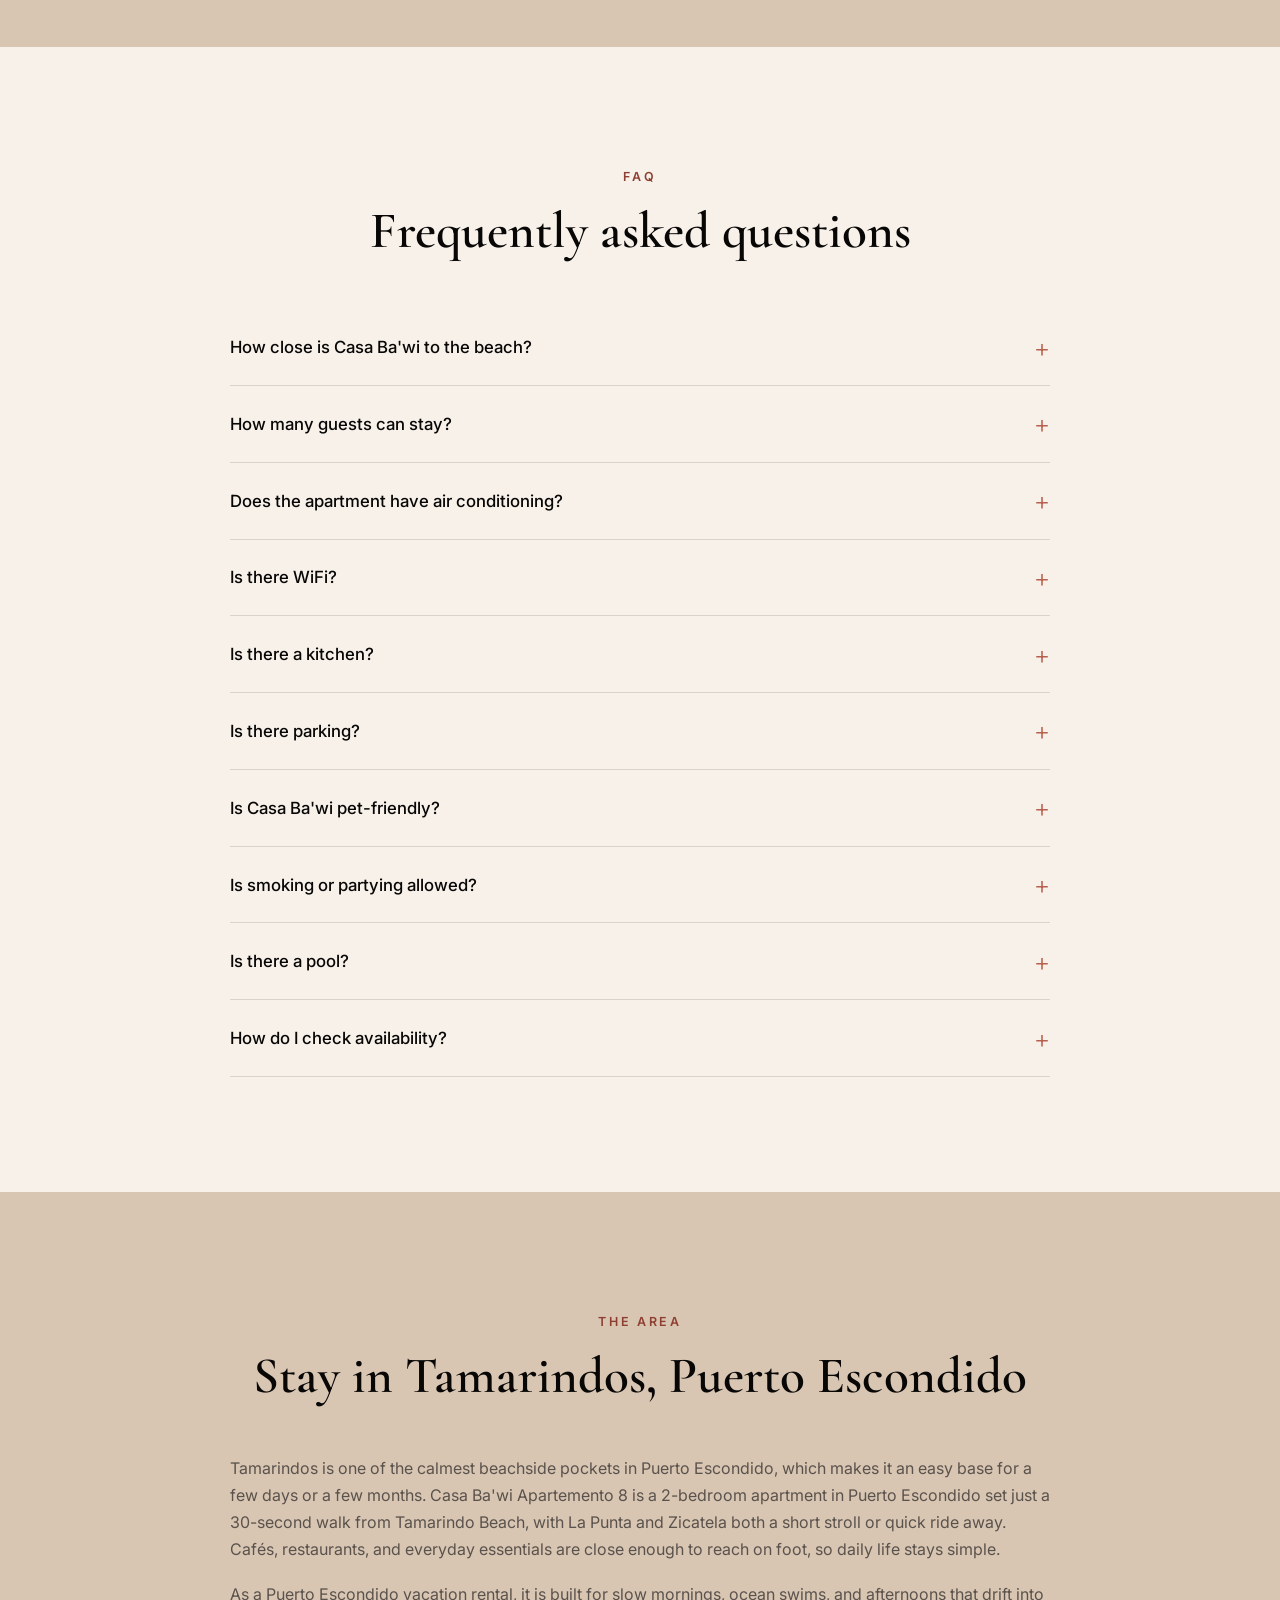
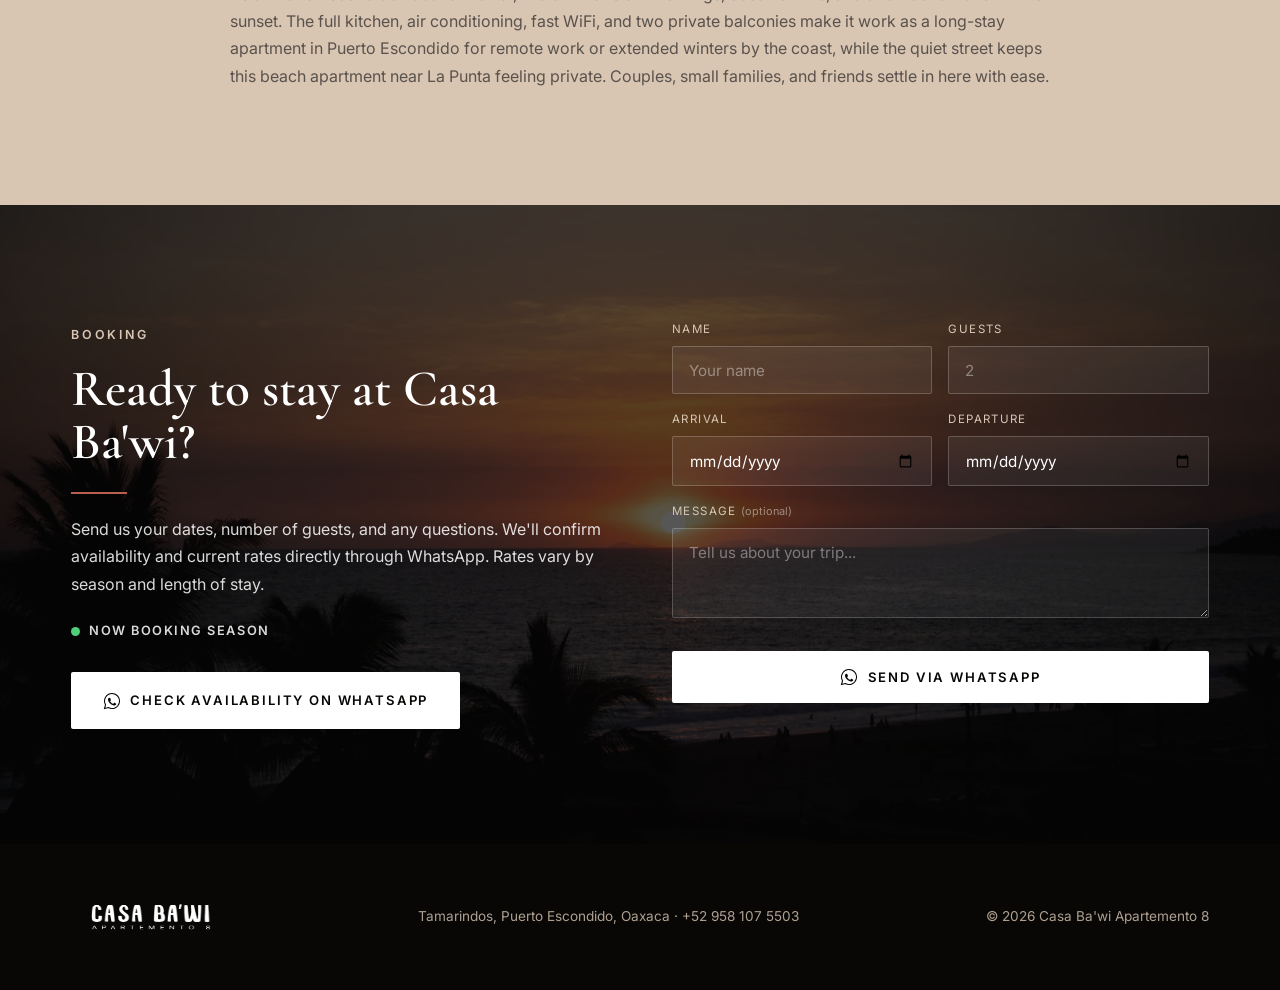
==== commit 04851dff: "Switch display font to Cormorant Garamond, sentence case Replace Saira Condensed with Cormorant Gara" ====
--- a/index.html
+++ b/index.html
@@ -43,7 +43,7 @@
   <link rel="preconnect" href="https://fonts.gstatic.com" crossorigin>
   <link rel="preload" as="image" href="photos/webp/DSC02287.webp">
 
-  <link rel="stylesheet" href="css/style.css?v=25">
+  <link rel="stylesheet" href="css/style.css?v=28">
 
   <!-- ===== Structured data ===== -->
   <script type="application/ld+json">
@@ -93,11 +93,6 @@
       "addressLocality": "Puerto Escondido",
       "addressRegion": "Oaxaca",
       "addressCountry": "MX"
-    },
-    "geo": {
-      "@type": "GeoCoordinates",
-      "latitude": 15.841838,
-      "longitude": -97.048472
     },
     "amenityFeature": [
       { "@type": "LocationFeatureSpecification", "name": "Air conditioning", "value": true },
@@ -655,7 +650,7 @@
           <div class="modal__feature"><svg><use href="#ic-pin"/></svg><span>Quiet Tamarindos - between La Punta &amp; Zicatela</span></div>
           <div class="modal__feature"><svg><use href="#ic-paw"/></svg><span>Pet- &amp; child-friendly, short and long stays</span></div>
         </div>
-        <a class="btn btn--glass modal__wa" href="https://wa.me/529581075503?text=Hi%2C%20I%27m%20interested%20in%20Casa%20Ba%27wi%20Apartemento%208.%20Could%20you%20please%20confirm%20availability%20and%20rates%20for%20my%20dates%3F" target="_blank" rel="noopener"><svg><use href="#ic-wa"/></svg>Prefer to chat? Message us on WhatsApp</a>
+        <a class="btn btn--glass modal__wa" href="https://wa.me/529581075503?text=Hi%2C%20I%27m%20interested%20in%20Casa%20Ba%27wi%20Apartemento%208.%20Could%20you%20please%20confirm%20availability%20and%20rates%20for%20my%20dates%3F" target="_blank" rel="noopener"><svg><use href="#ic-wa"/></svg>Message us on WhatsApp</a>
         <div class="modal__trust">
           <span class="chip"><svg><use href="#ic-bed"/></svg>2 bedrooms</span>
           <span class="chip"><svg><use href="#ic-bath"/></svg>2 bathrooms</span>
@@ -694,8 +689,8 @@
     <button class="lightbox__nav lightbox__nav--next" aria-label="Next">&#8250;</button>
   </div>
 
-  <script src="js/config.js?v=25"></script>
-  <script src="js/main.js?v=25"></script>
+  <script src="js/config.js?v=28"></script>
+  <script src="js/main.js?v=28"></script>
   <script>document.getElementById('year').textContent=new Date().getFullYear();</script>
 </body>
 </html>
--- a/css/style.css
+++ b/css/style.css
@@ -3,7 +3,7 @@
    Editorial · Mexican Modern · Boutique Hospitality
    ============================================================ */
 
-@import url('https://fonts.googleapis.com/css2?family=Saira+Condensed:wght@500;600;700&family=Inter:wght@300;400;500;600;700&display=swap');
+@import url('https://fonts.googleapis.com/css2?family=Cormorant+Garamond:ital,wght@0,400;0,500;0,600;0,700;1,400;1,500;1,600&family=Inter:wght@300;400;500;600;700&display=swap');
 
 /* --- Tokens --- */
 :root {
@@ -21,7 +21,7 @@
   --line: rgba(34, 30, 27, 0.14);
   --line-light: rgba(255, 255, 255, 0.28);
 
-  --font-display: 'Saira Condensed', 'Arial Narrow', sans-serif;
+  --font-display: 'Cormorant Garamond', Georgia, 'Times New Roman', serif;
   --font-body: 'Inter', -apple-system, BlinkMacSystemFont, 'Segoe UI', sans-serif;
 
   --fs-hero: clamp(2.6rem, 5.2vw, 4.6rem);
@@ -71,10 +71,10 @@
 h1, h2, h3, h4 {
   font-family: var(--font-display);
   font-weight: 600;
-  line-height: 0.98;
-  letter-spacing: 0.012em;
+  line-height: 1.04;
+  letter-spacing: 0;
   color: var(--color-black);
-  text-transform: uppercase;
+  text-transform: none;
 }
 h2 { font-size: var(--fs-h2); }
 h3 { font-size: var(--fs-h3); }
@@ -198,7 +198,7 @@
   padding: calc(var(--nav-h) + 1.5rem) var(--gutter) calc(2.5rem + env(safe-area-inset-bottom)); overflow-y: auto;
 }
 .mobile-nav.active { opacity: 1; visibility: visible; }
-.mobile-nav a { font-family: var(--font-display); font-weight: 600; font-size: 1.85rem; letter-spacing: 0.03em; text-transform: uppercase; }
+.mobile-nav a { font-family: var(--font-display); font-weight: 600; font-size: 2.1rem; letter-spacing: 0; text-transform: none; }
 .mobile-nav .lang { font-family: var(--font-body); font-size: 1rem; margin-top: 1rem; }
 .mobile-nav .btn { margin-top: 0.5rem; }
 
@@ -220,8 +220,8 @@
 .hero__kicker { font-family: var(--font-body); font-size: clamp(0.95rem, 1.2vw, 1.15rem); font-weight: 600;
   letter-spacing: 0.16em; text-transform: uppercase; color: var(--color-sand); line-height: 1.45;
   margin-bottom: 1.2rem; }
-.hero__slogan { font-family: var(--font-display); font-weight: 700; font-size: clamp(3.4rem, 8.6vw, 7rem); line-height: 0.88;
-  letter-spacing: 0.008em; text-transform: uppercase; color: var(--color-white); max-width: none;
+.hero__slogan { font-family: var(--font-display); font-weight: 600; font-size: clamp(3.6rem, 9vw, 7.4rem); line-height: 0.98;
+  letter-spacing: -0.01em; text-transform: none; color: var(--color-white); max-width: none;
   text-shadow: 0 2px 40px rgba(8,7,6,0.3); }
 html[lang="es"] .hero__slogan { line-height: 1.0; }
 .hero__sub { font-size: clamp(1.02rem, 1.4vw, 1.2rem); font-weight: 300; max-width: 40ch; margin-top: 1.5rem;
@@ -427,8 +427,8 @@
 .review__stars { display: inline-flex; gap: 2px; }
 .review__stars svg { width: 16px; height: 16px; color: var(--color-salmon); }
 .review__text { font-size: 0.97rem; line-height: 1.6; color: var(--ink); max-width: none; }
-.review__author { margin-top: auto; font-family: var(--font-display); font-weight: 600; letter-spacing: 0.04em;
-  text-transform: uppercase; color: var(--color-salmon-dark); font-size: 1.05rem; }
+.review__author { margin-top: auto; font-family: var(--font-display); font-weight: 600; letter-spacing: 0;
+  text-transform: none; color: var(--color-salmon-dark); font-size: 1.35rem; }
 
 /* SEO area prose block */
 .prose { max-width: var(--maxw-narrow); margin-inline: auto; }
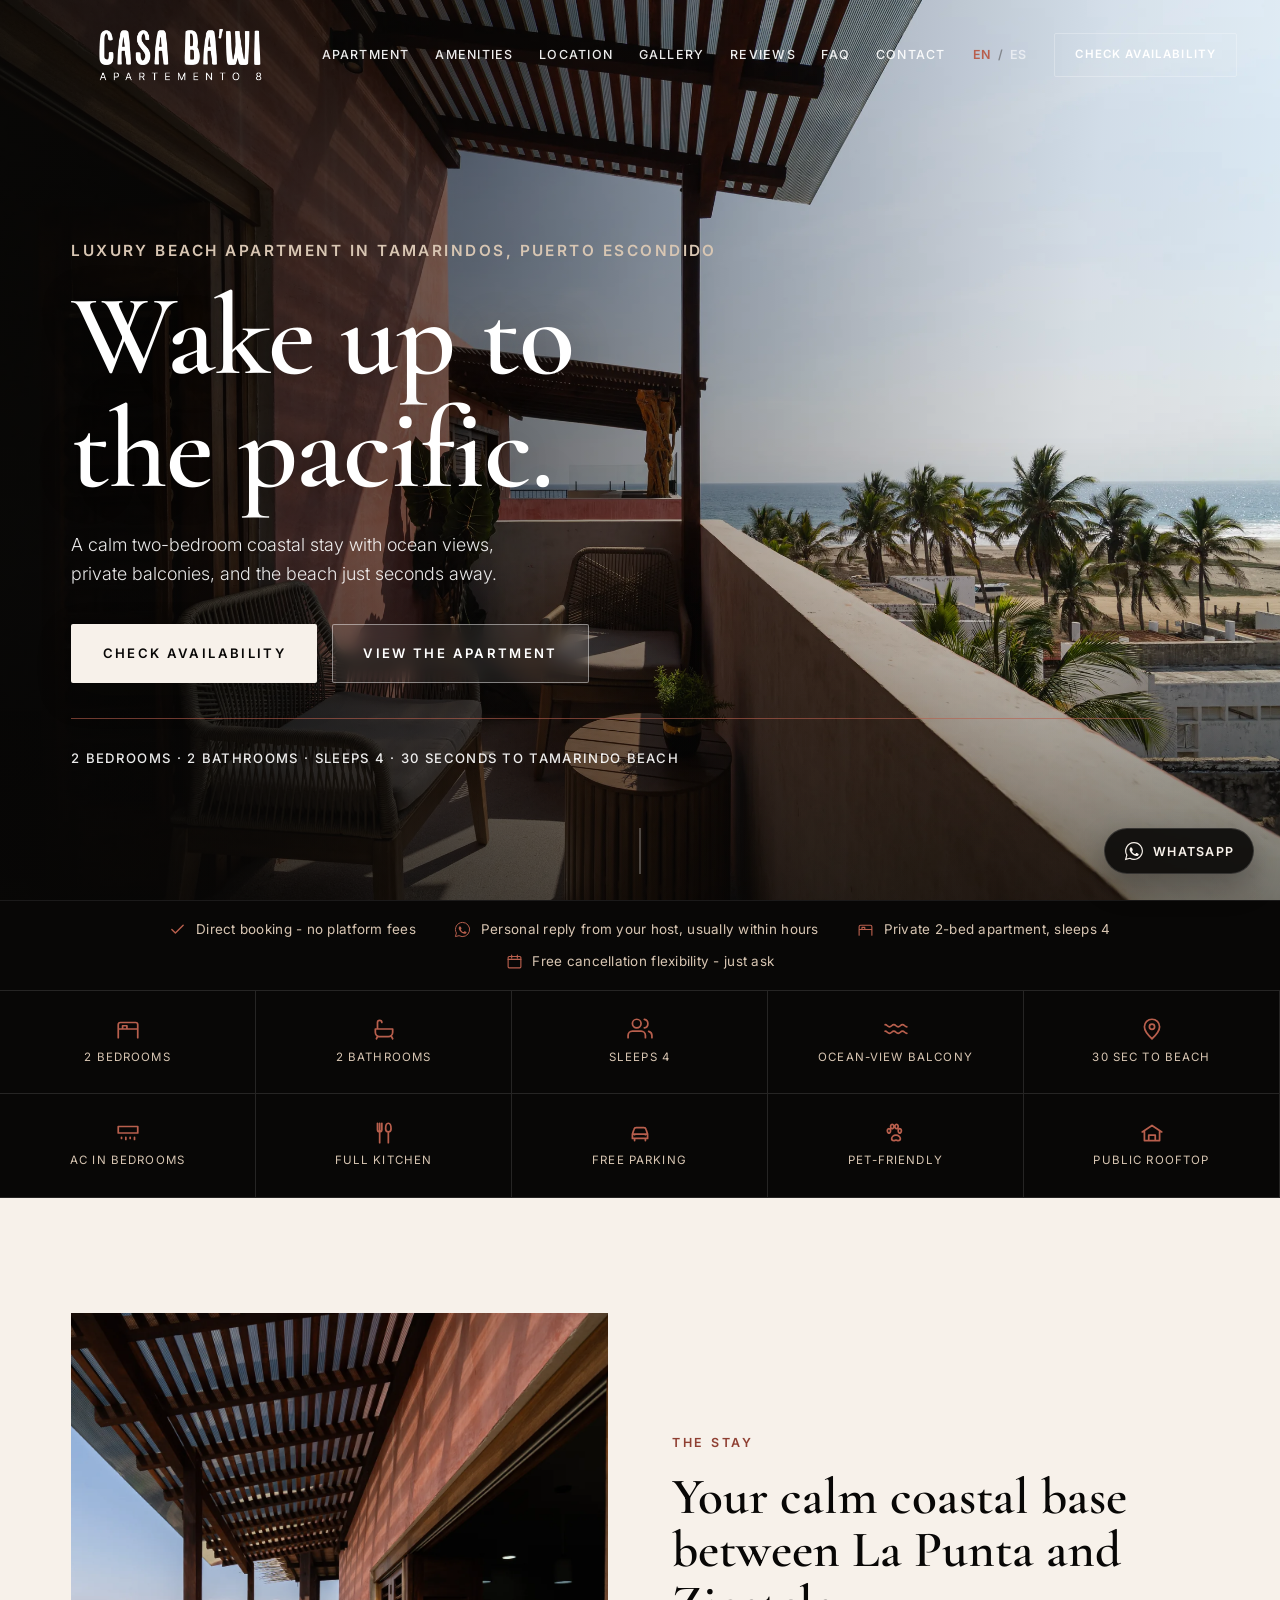
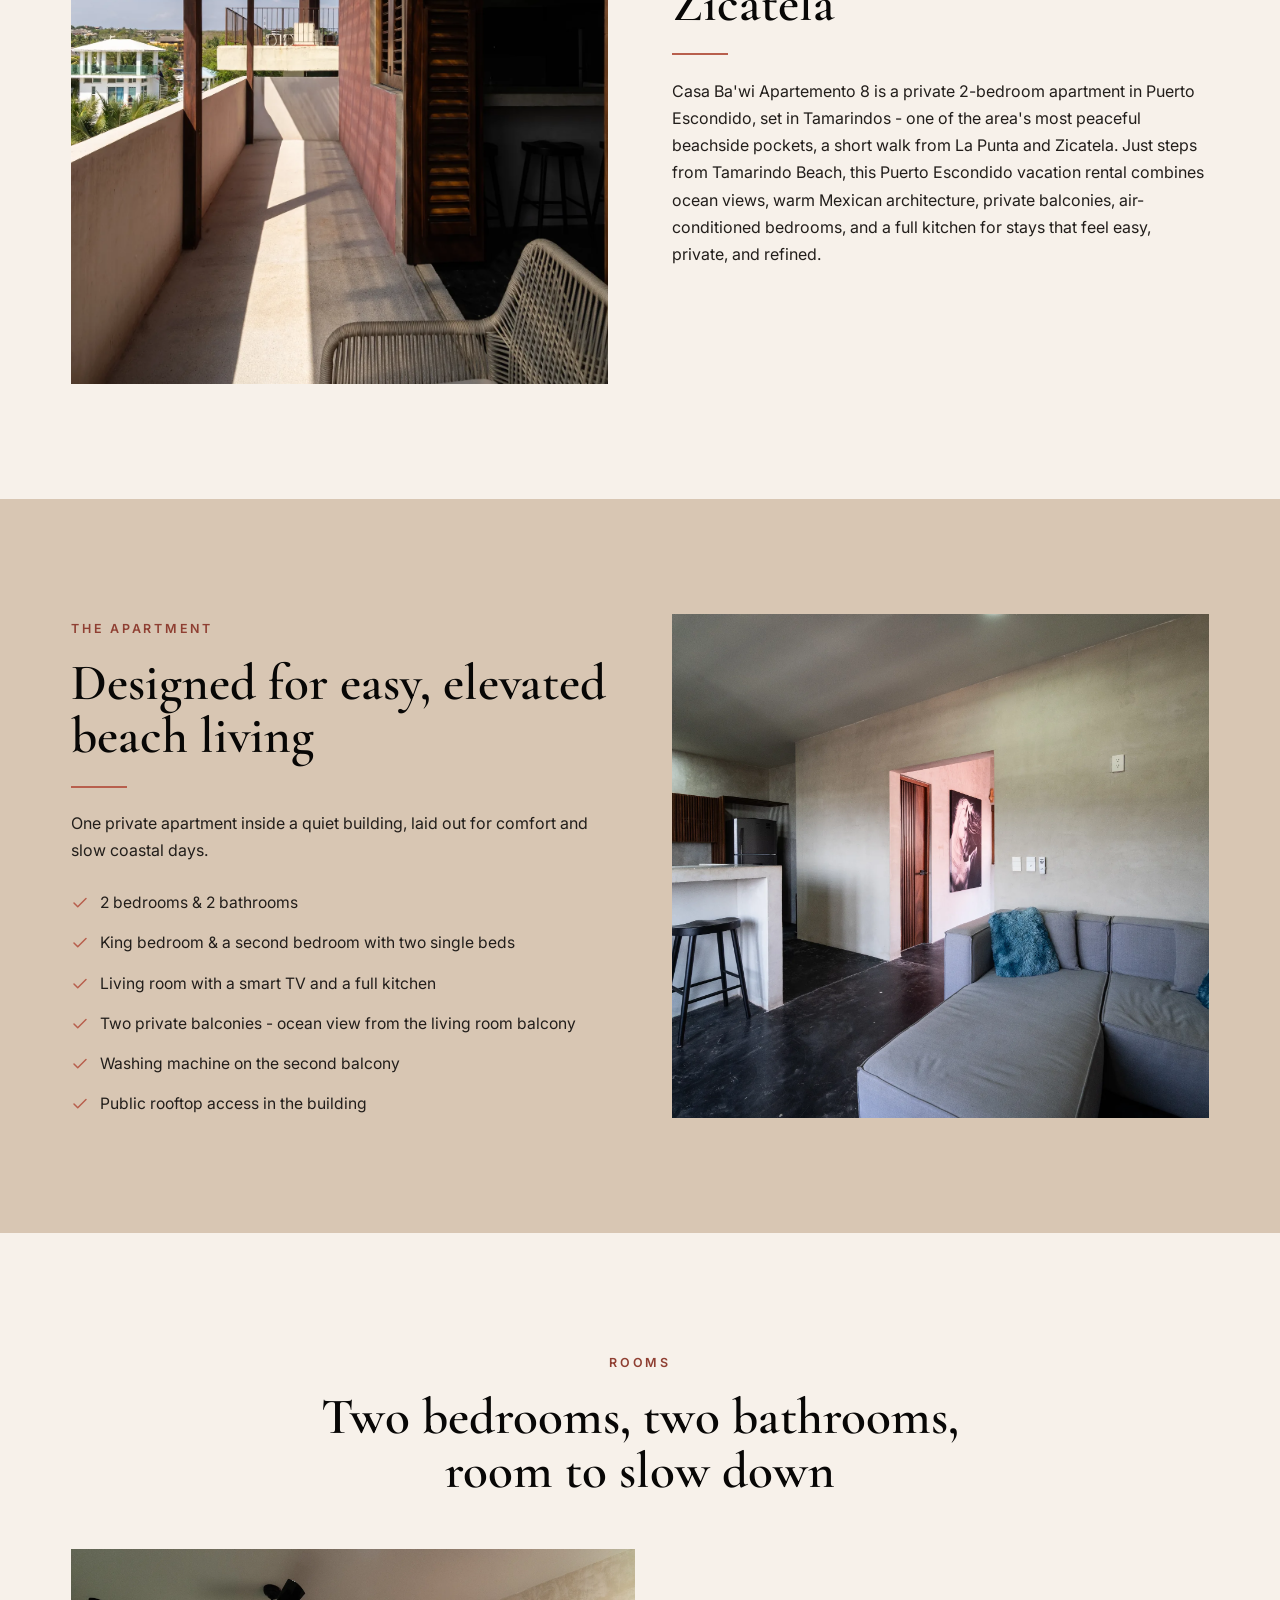
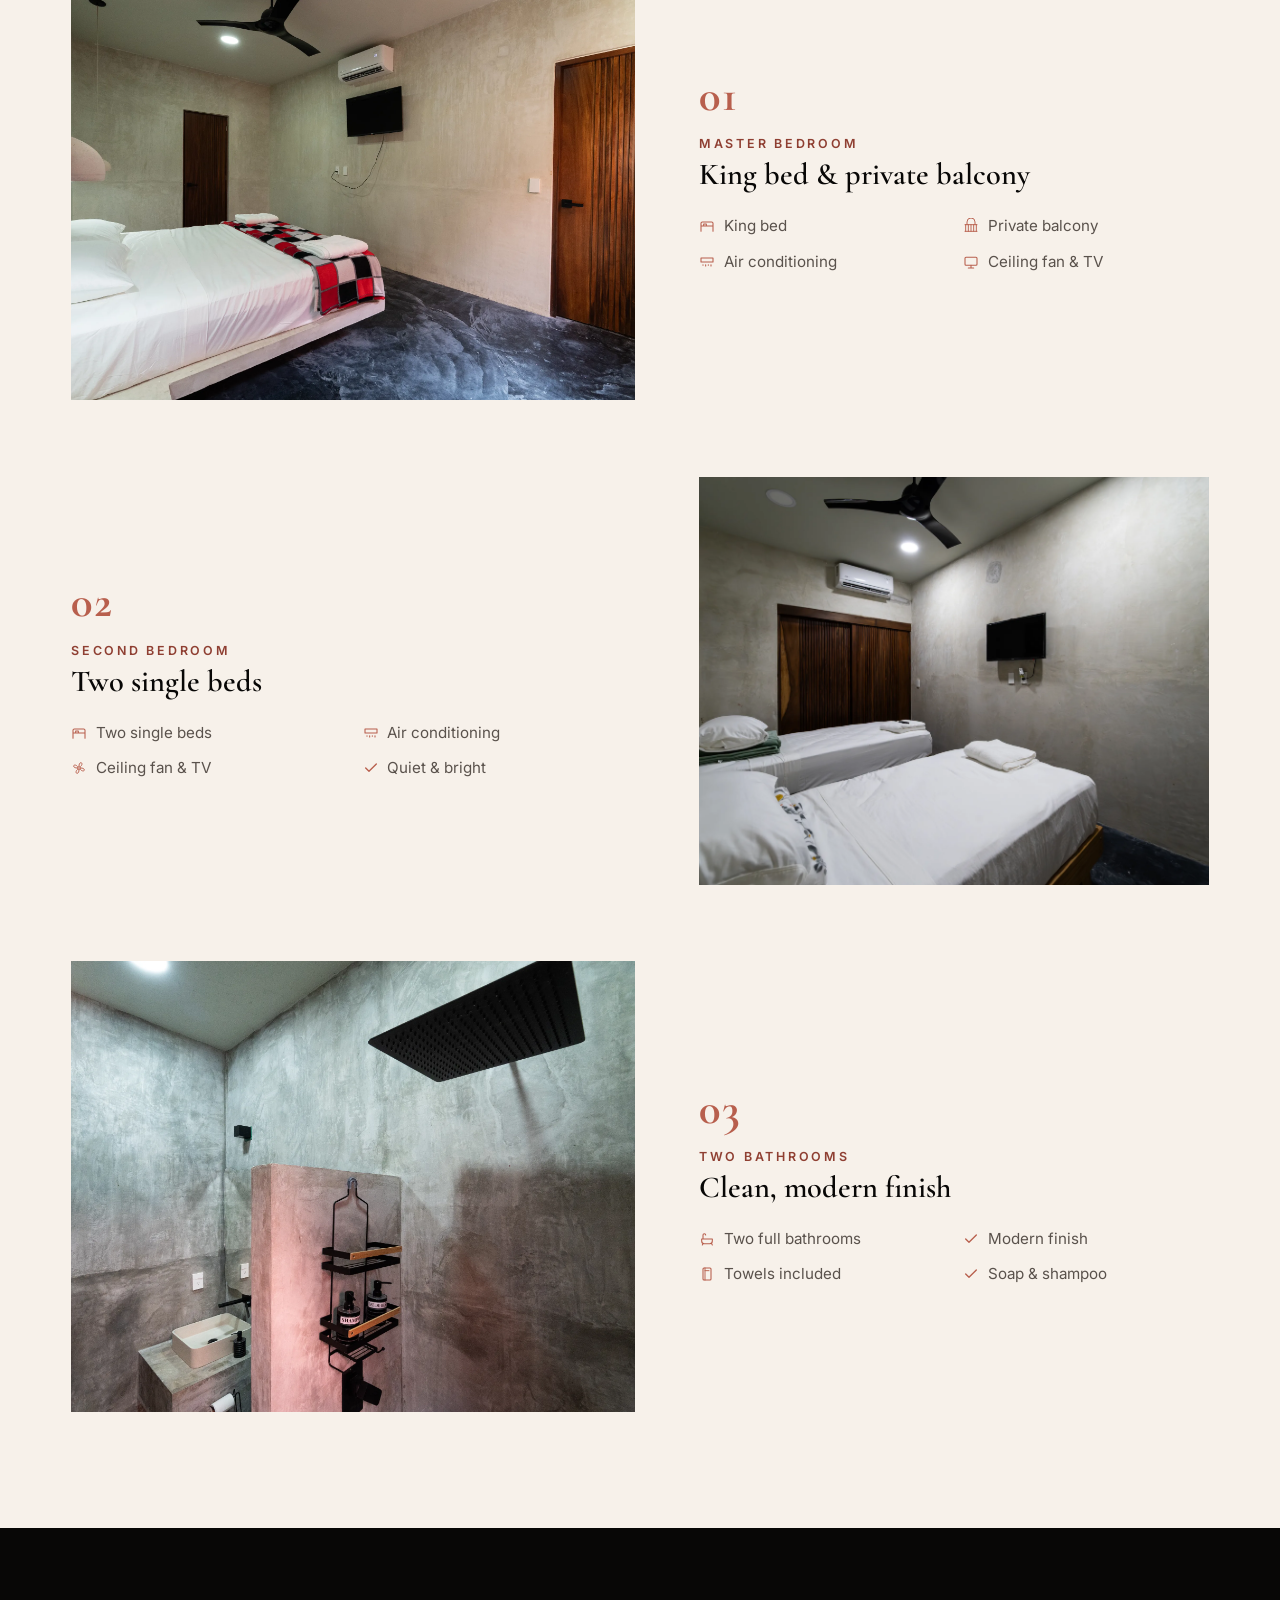
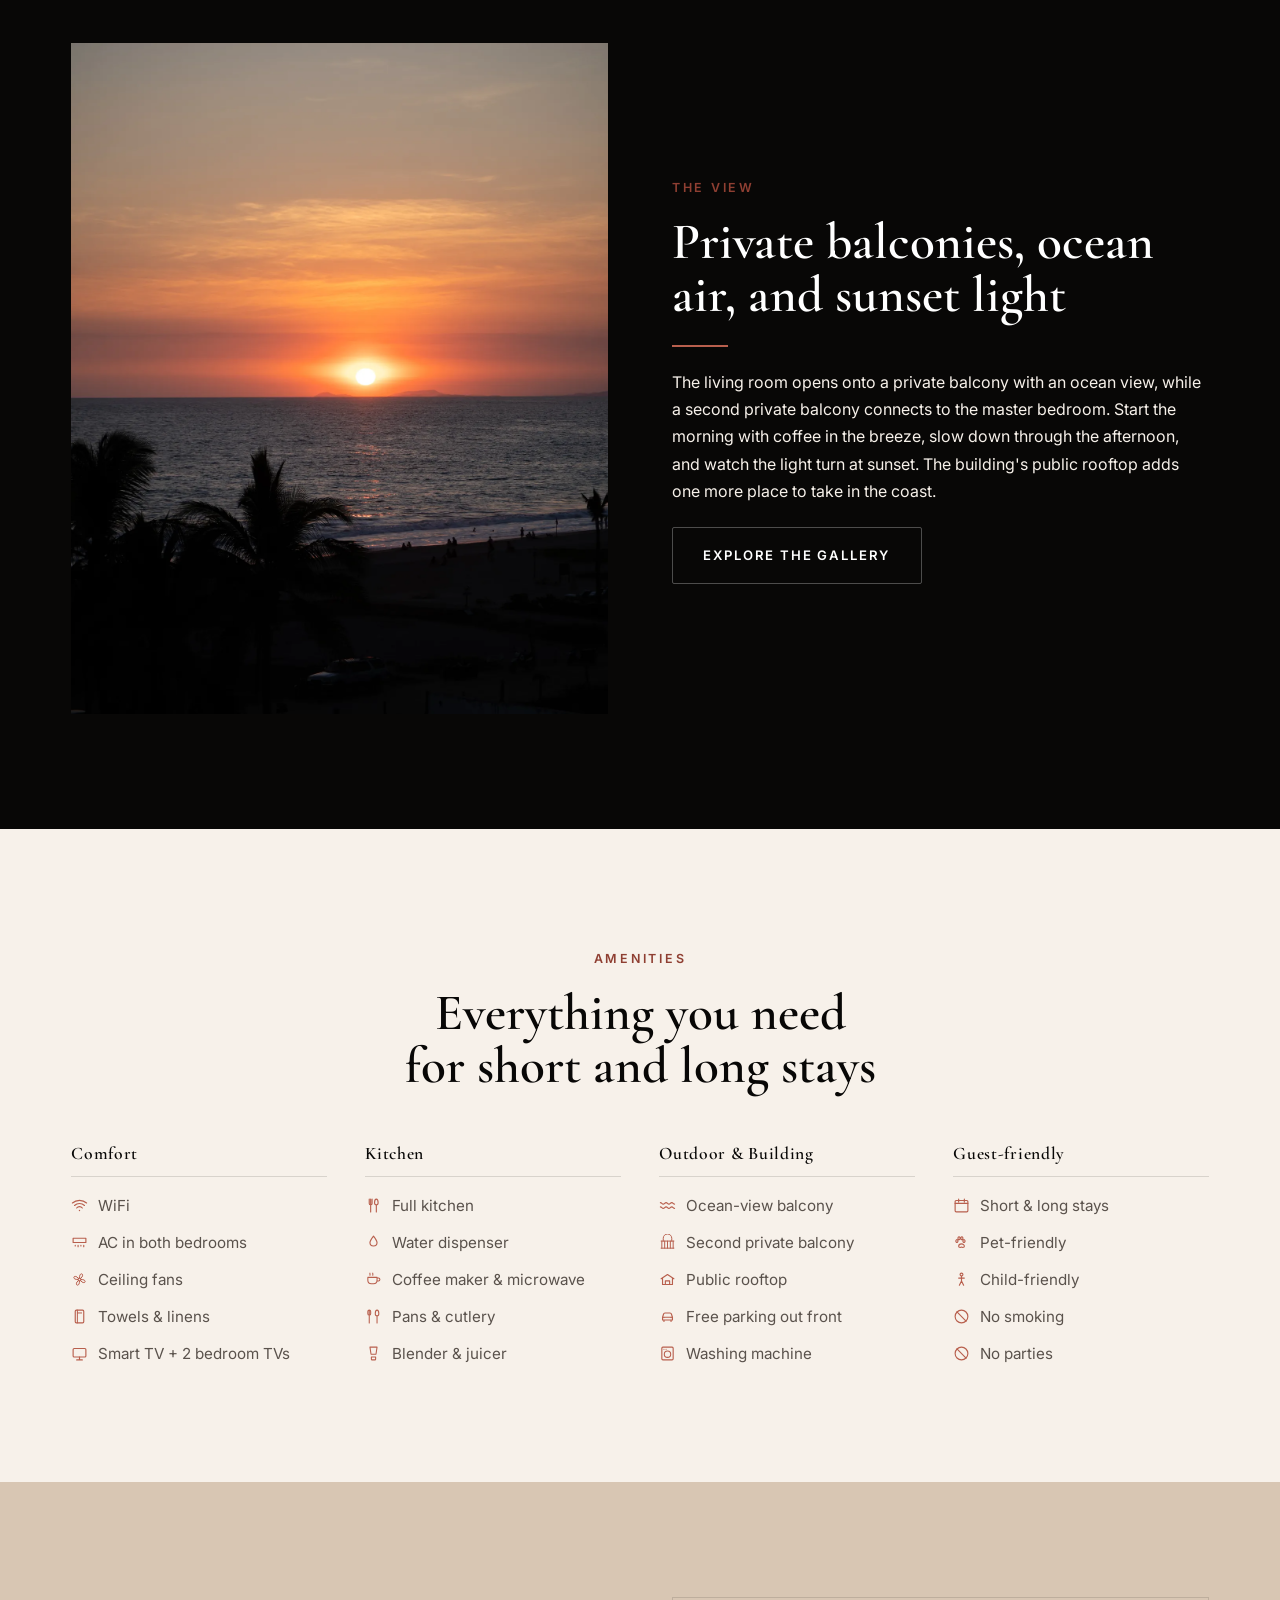
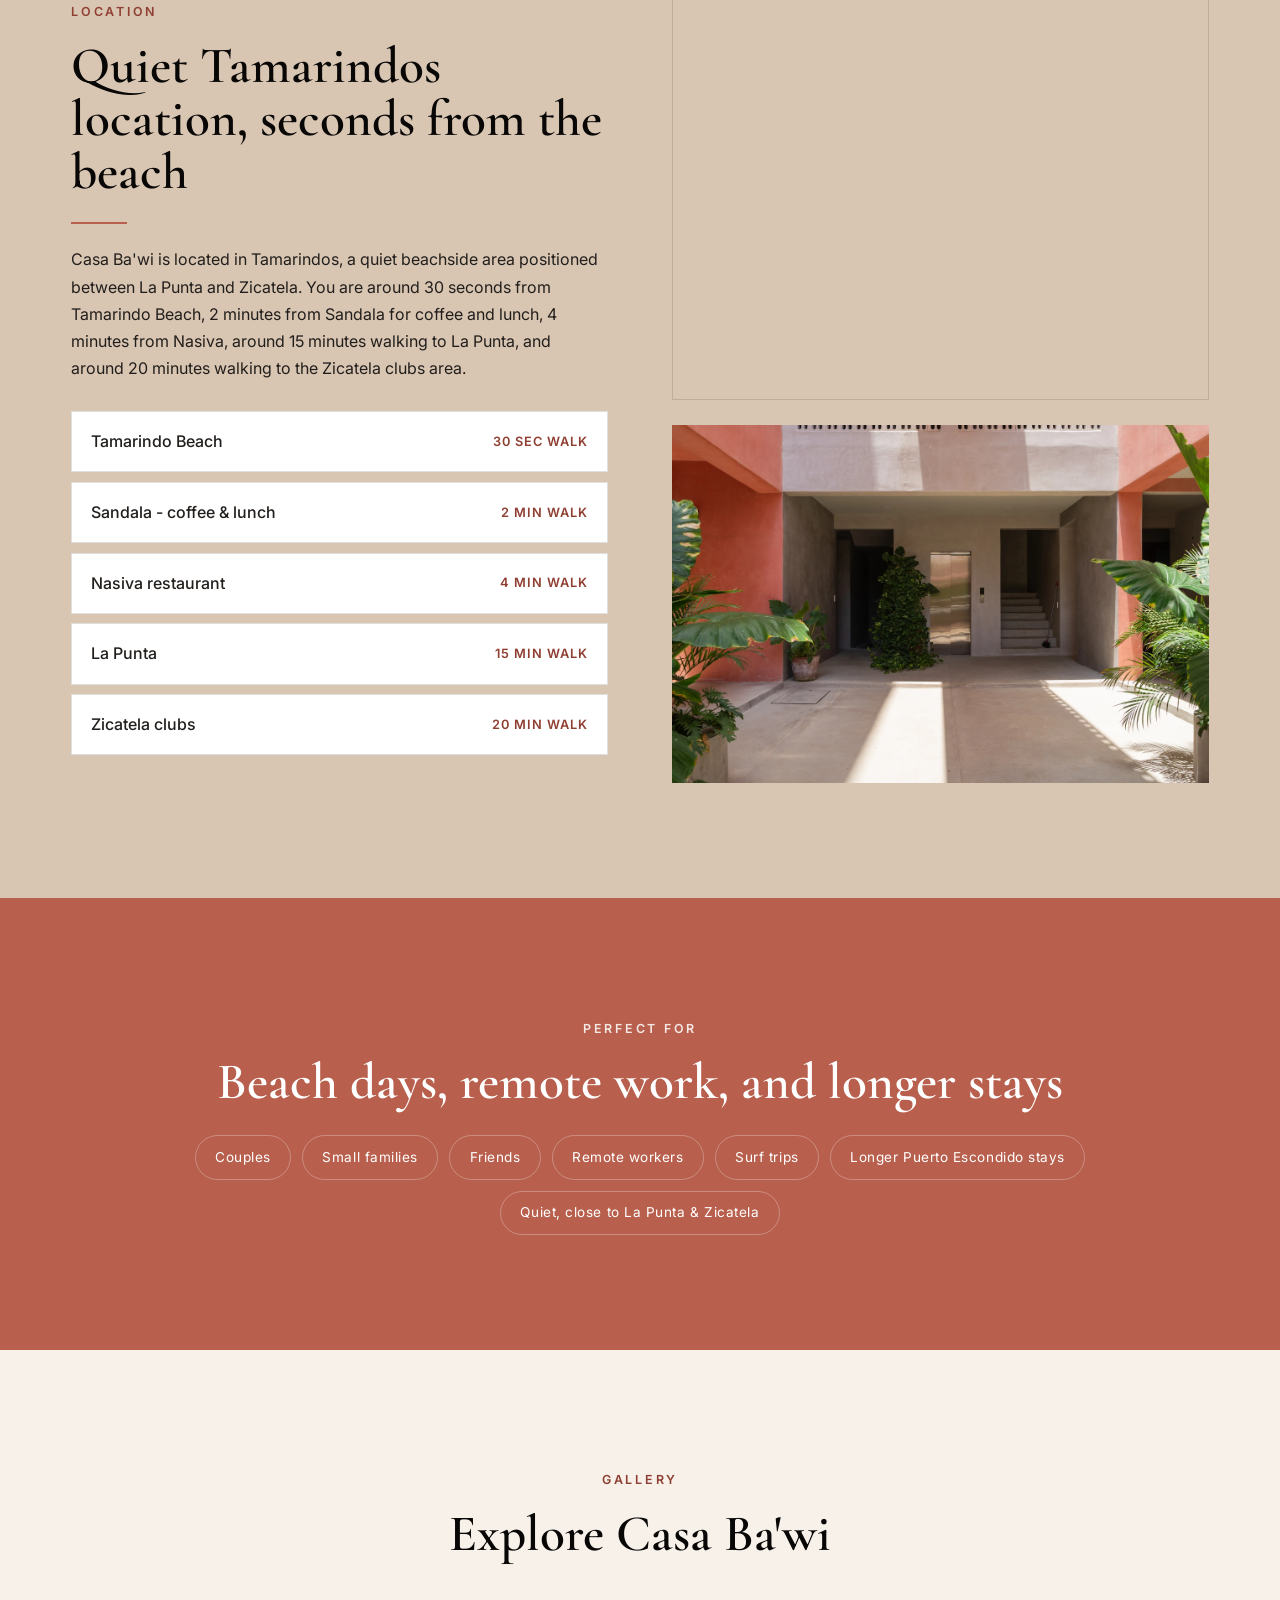
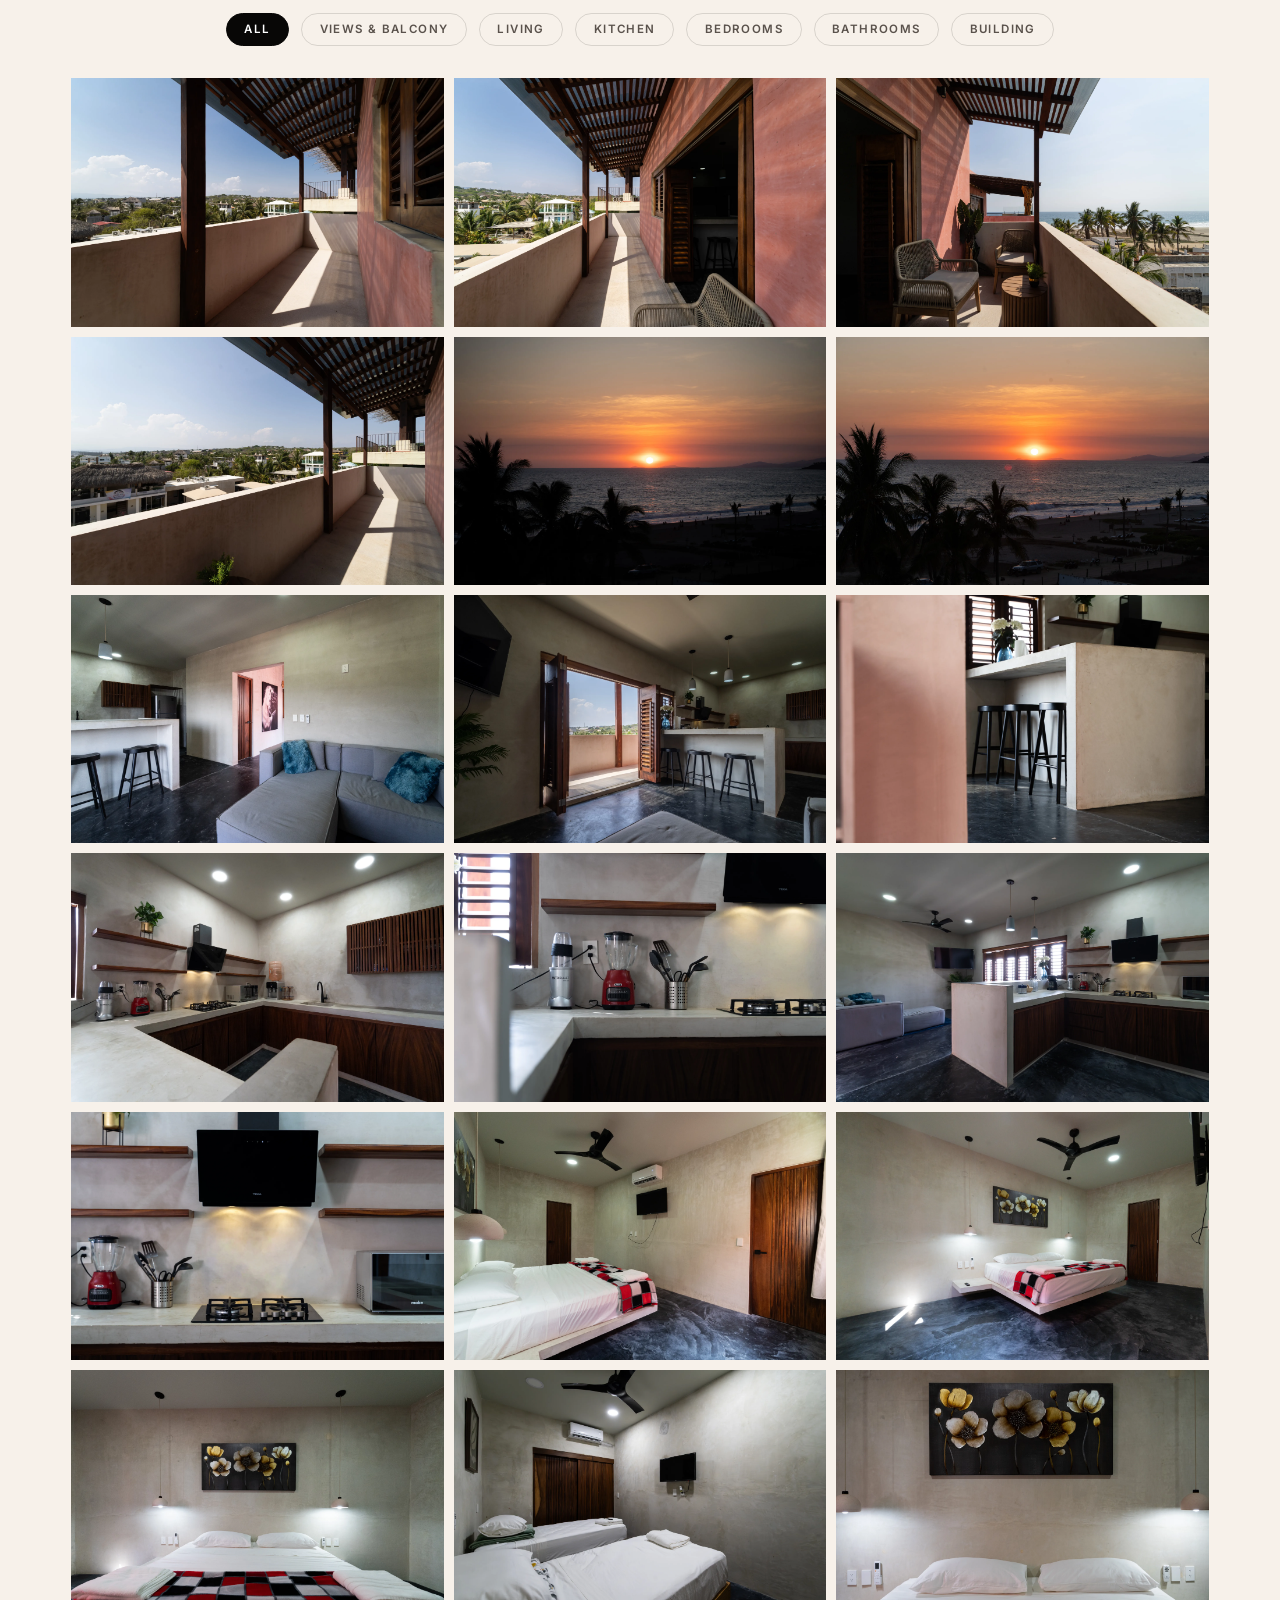
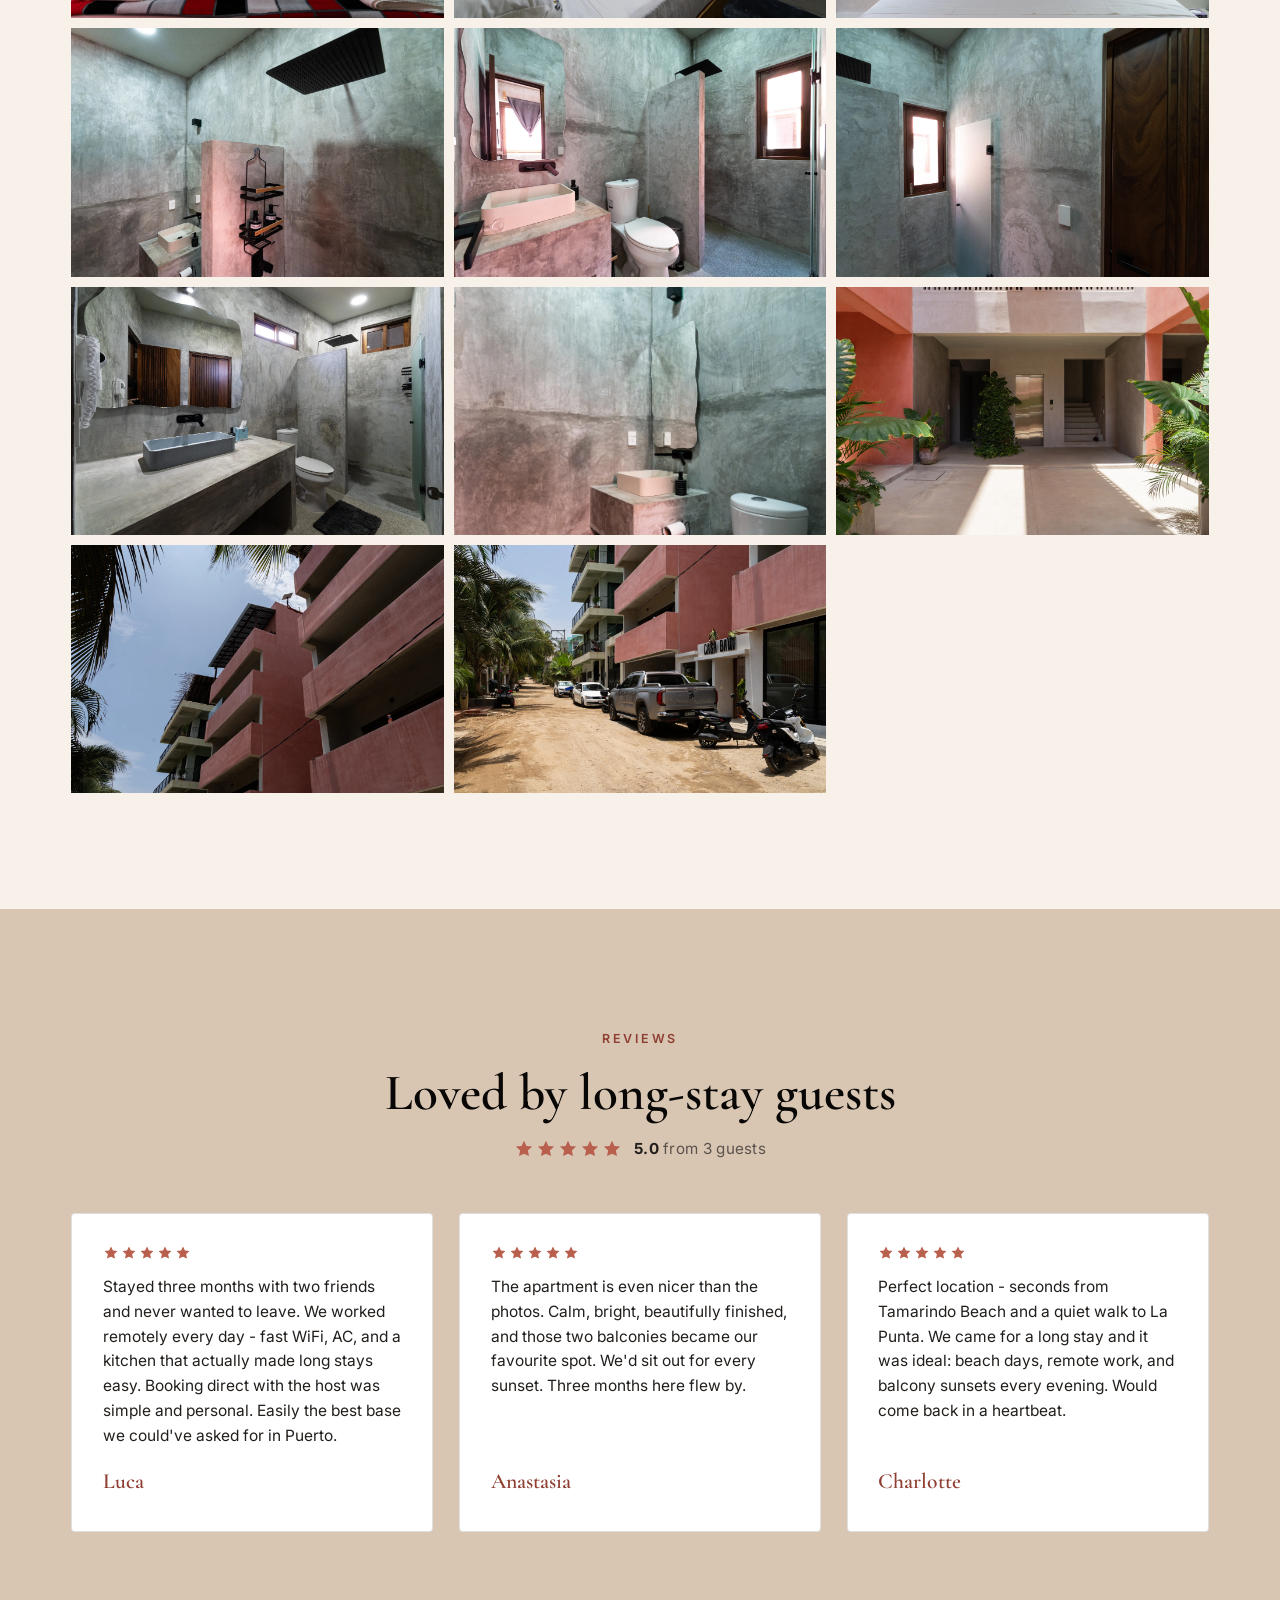
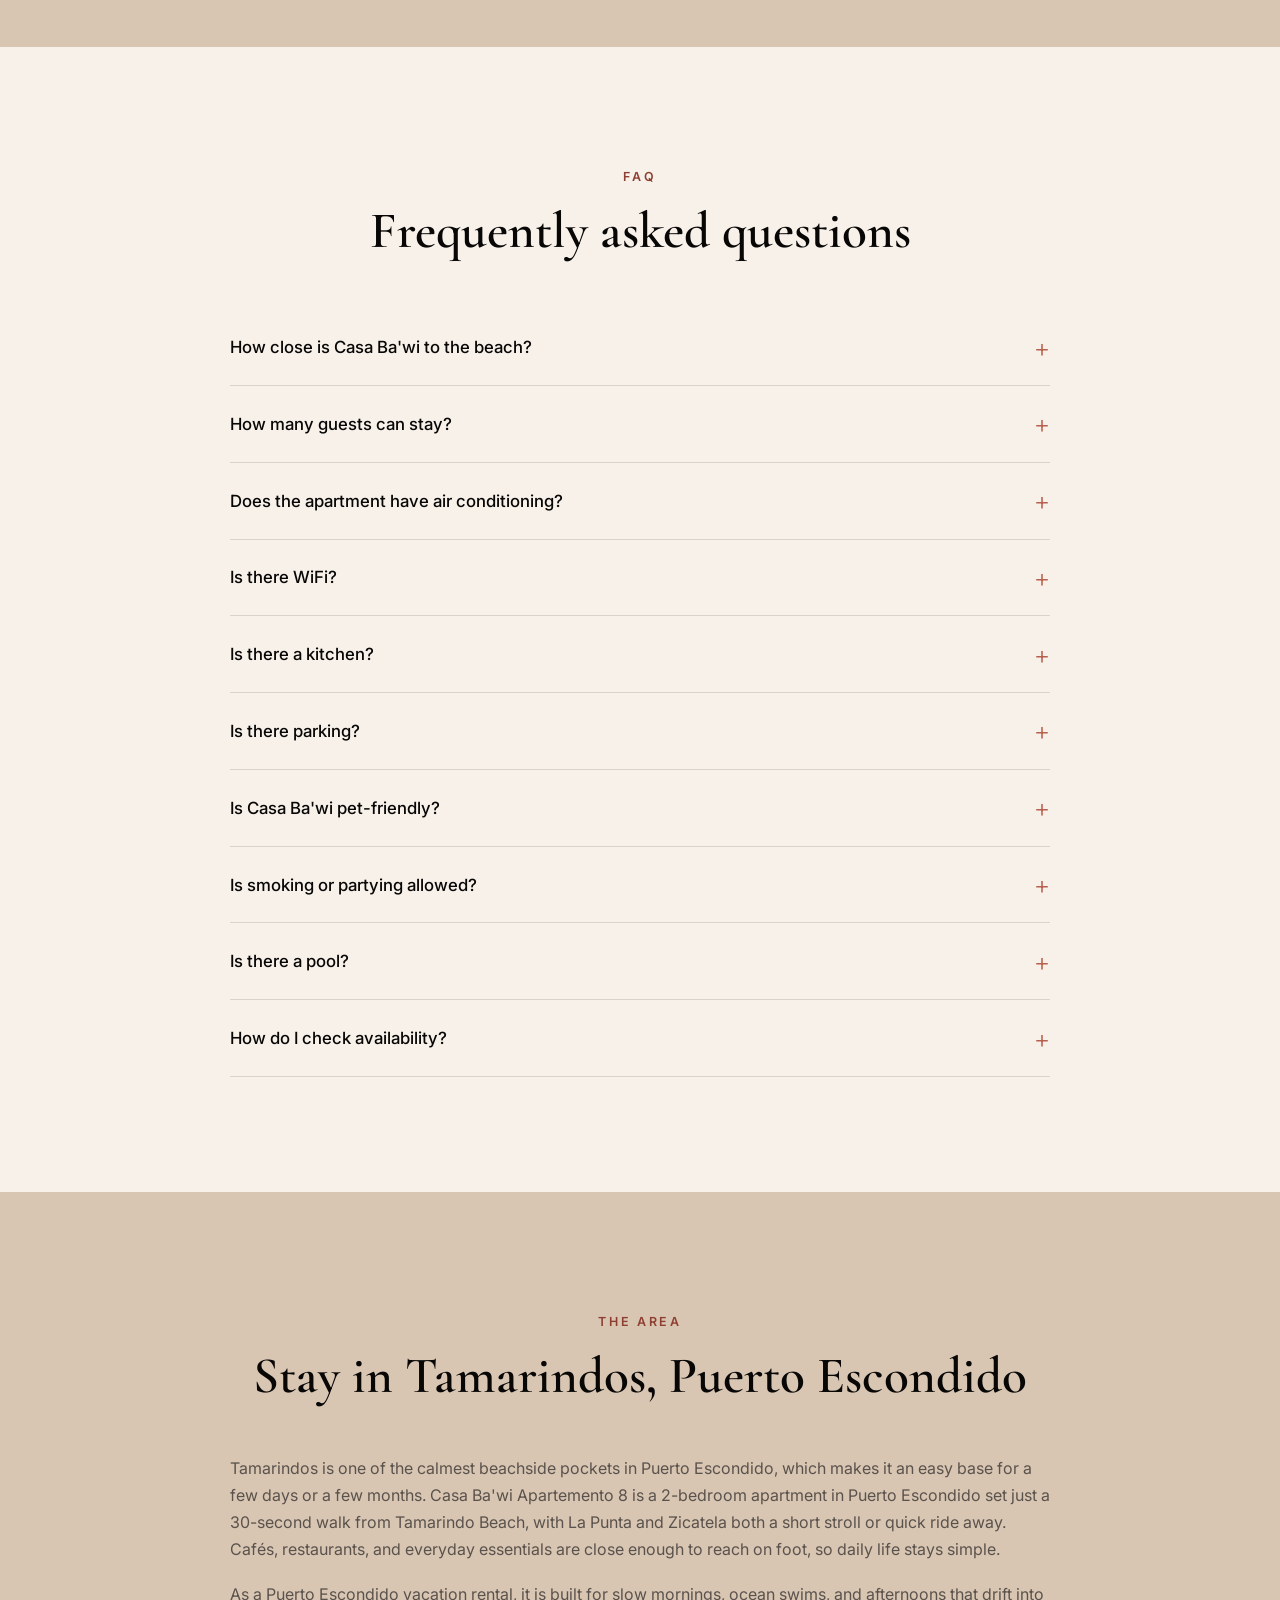
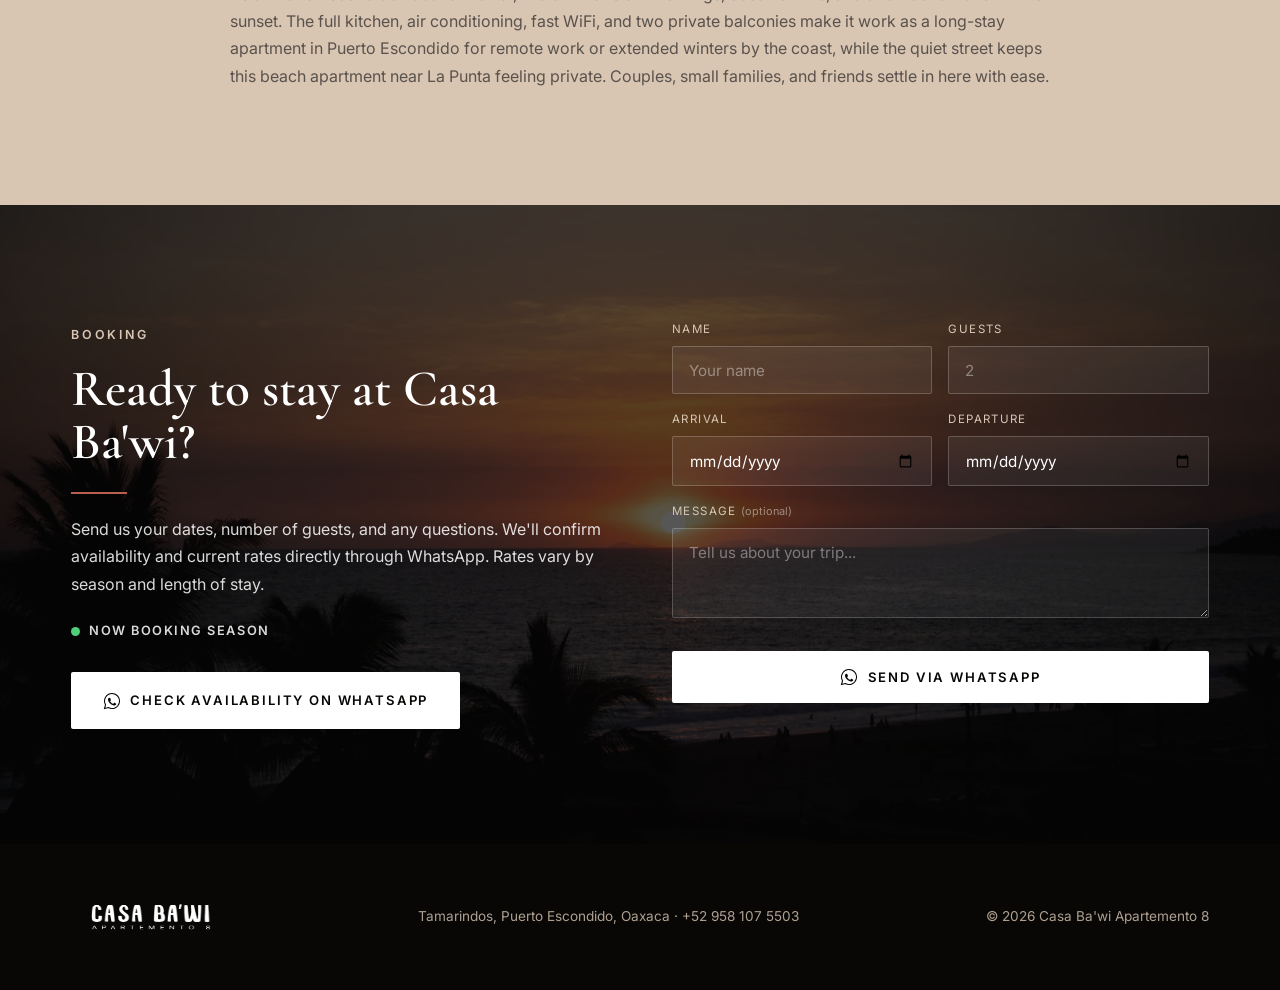
==== commit 9a496aed: "Hero slogan: lowercase except the first letter Apply text-transform: lowercase with an uppercase ::f" ====
--- a/index.html
+++ b/index.html
@@ -43,7 +43,7 @@
   <link rel="preconnect" href="https://fonts.gstatic.com" crossorigin>
   <link rel="preload" as="image" href="photos/webp/DSC02287.webp">
 
-  <link rel="stylesheet" href="css/style.css?v=28">
+  <link rel="stylesheet" href="css/style.css?v=29">
 
   <!-- ===== Structured data ===== -->
   <script type="application/ld+json">
@@ -689,8 +689,8 @@
     <button class="lightbox__nav lightbox__nav--next" aria-label="Next">&#8250;</button>
   </div>
 
-  <script src="js/config.js?v=28"></script>
-  <script src="js/main.js?v=28"></script>
+  <script src="js/config.js?v=29"></script>
+  <script src="js/main.js?v=29"></script>
   <script>document.getElementById('year').textContent=new Date().getFullYear();</script>
 </body>
 </html>
--- a/css/style.css
+++ b/css/style.css
@@ -221,8 +221,9 @@
   letter-spacing: 0.16em; text-transform: uppercase; color: var(--color-sand); line-height: 1.45;
   margin-bottom: 1.2rem; }
 .hero__slogan { font-family: var(--font-display); font-weight: 600; font-size: clamp(3.6rem, 9vw, 7.4rem); line-height: 0.98;
-  letter-spacing: -0.01em; text-transform: none; color: var(--color-white); max-width: none;
+  letter-spacing: -0.01em; text-transform: lowercase; color: var(--color-white); max-width: none;
   text-shadow: 0 2px 40px rgba(8,7,6,0.3); }
+.hero__slogan::first-letter { text-transform: uppercase; }
 html[lang="es"] .hero__slogan { line-height: 1.0; }
 .hero__sub { font-size: clamp(1.02rem, 1.4vw, 1.2rem); font-weight: 300; max-width: 40ch; margin-top: 1.5rem;
   color: rgba(255,255,255,0.9); line-height: 1.6; }
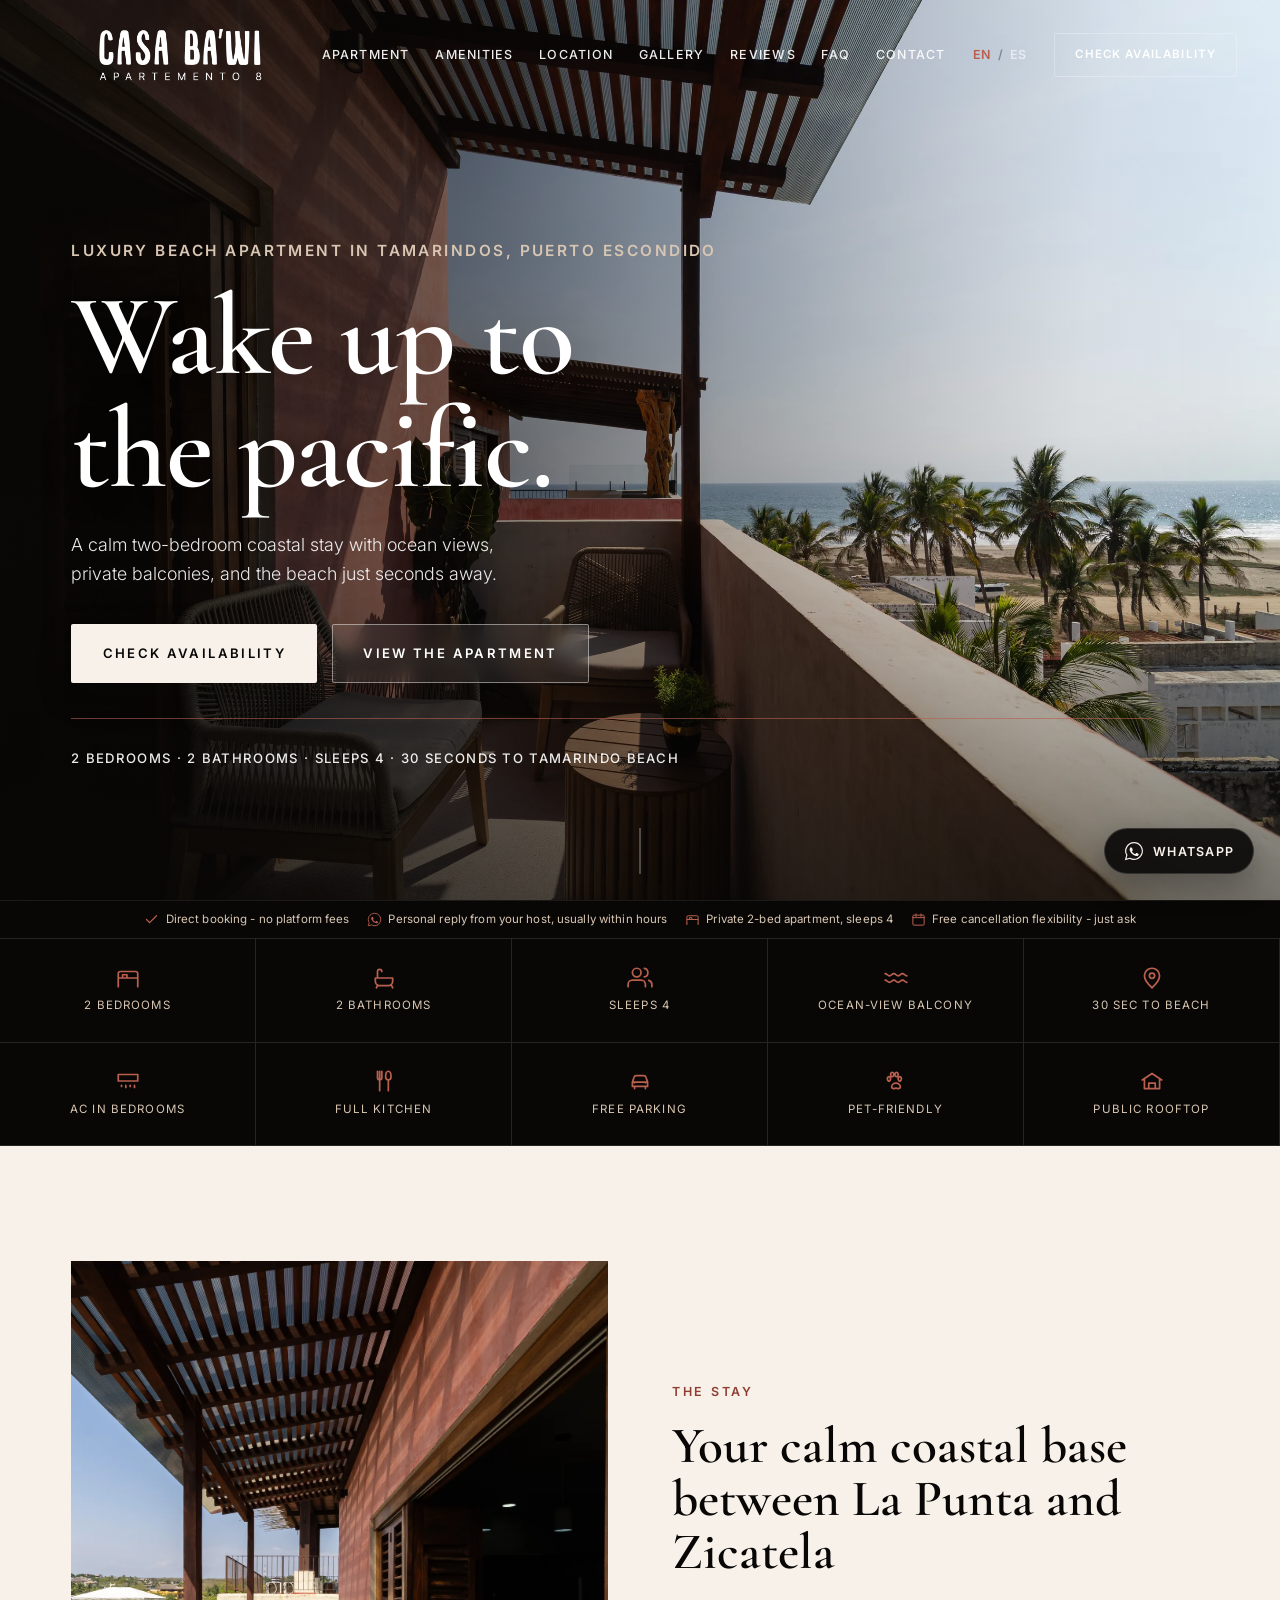
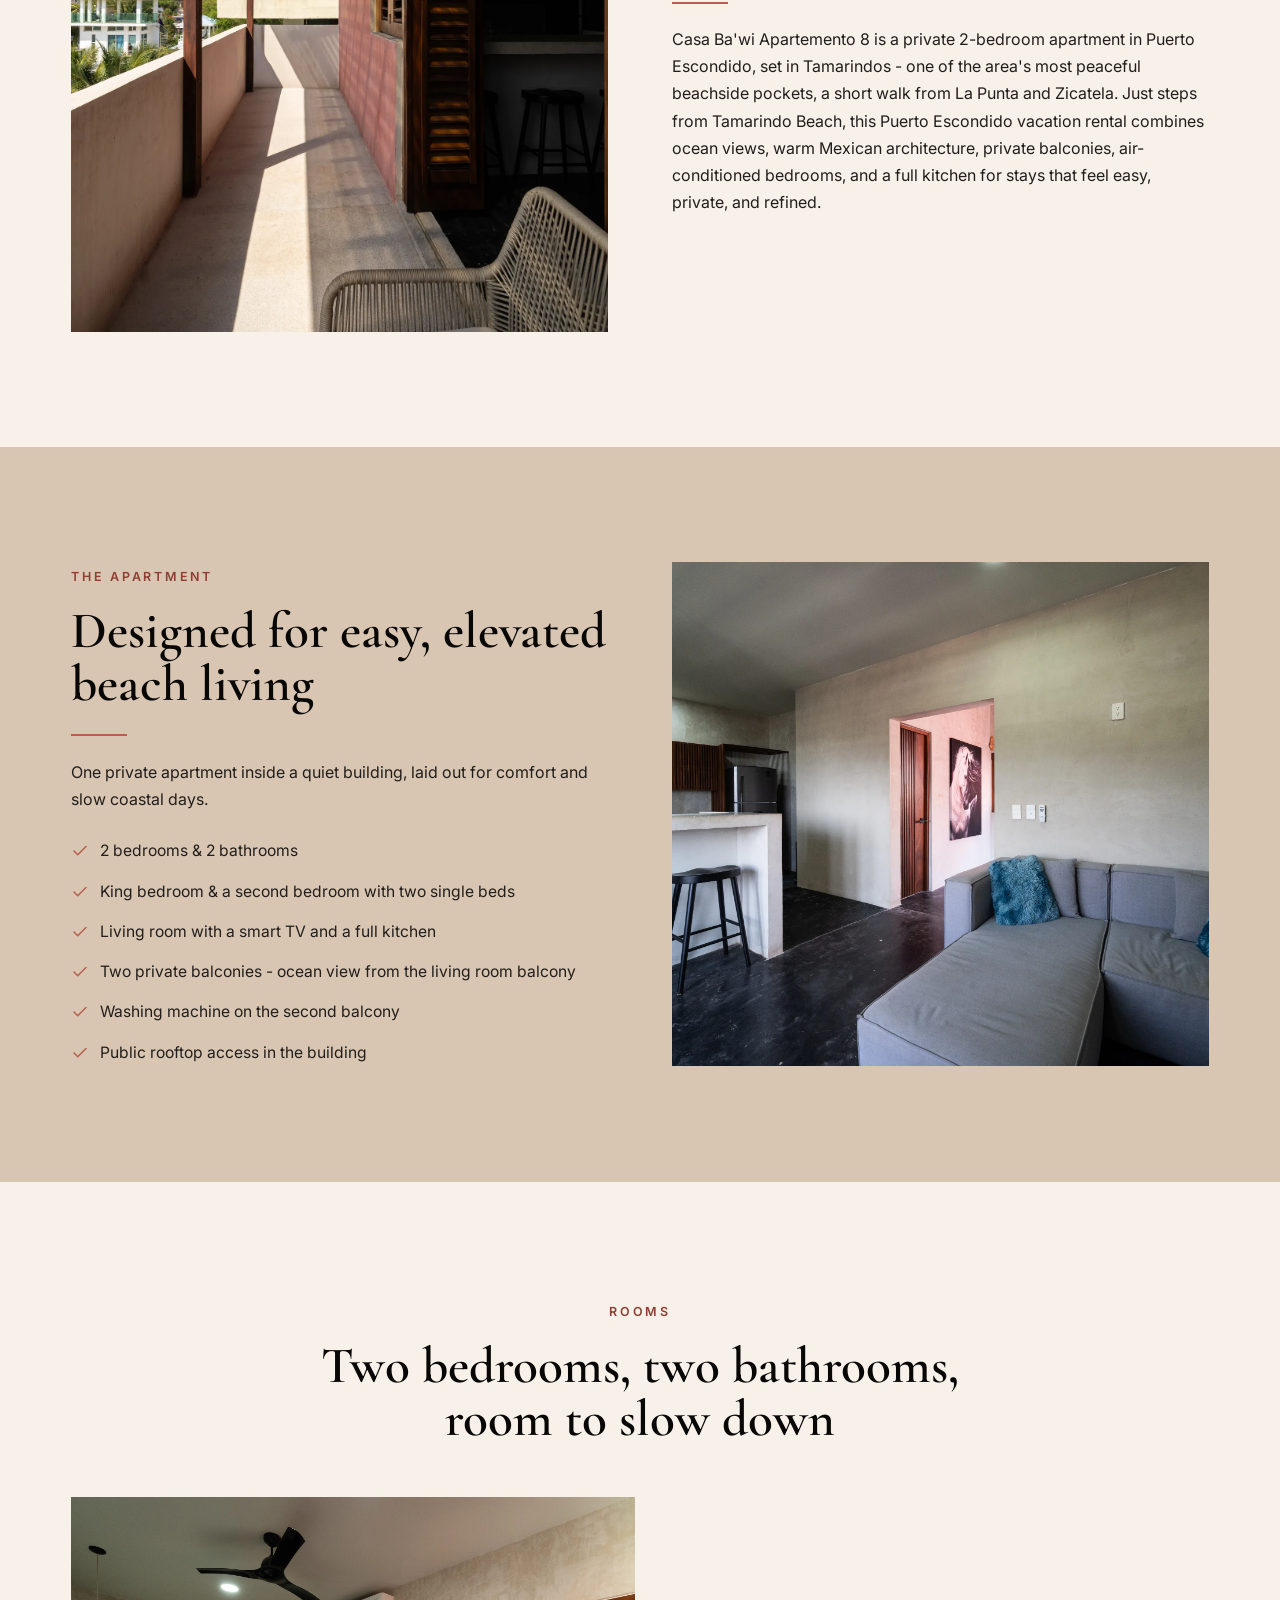
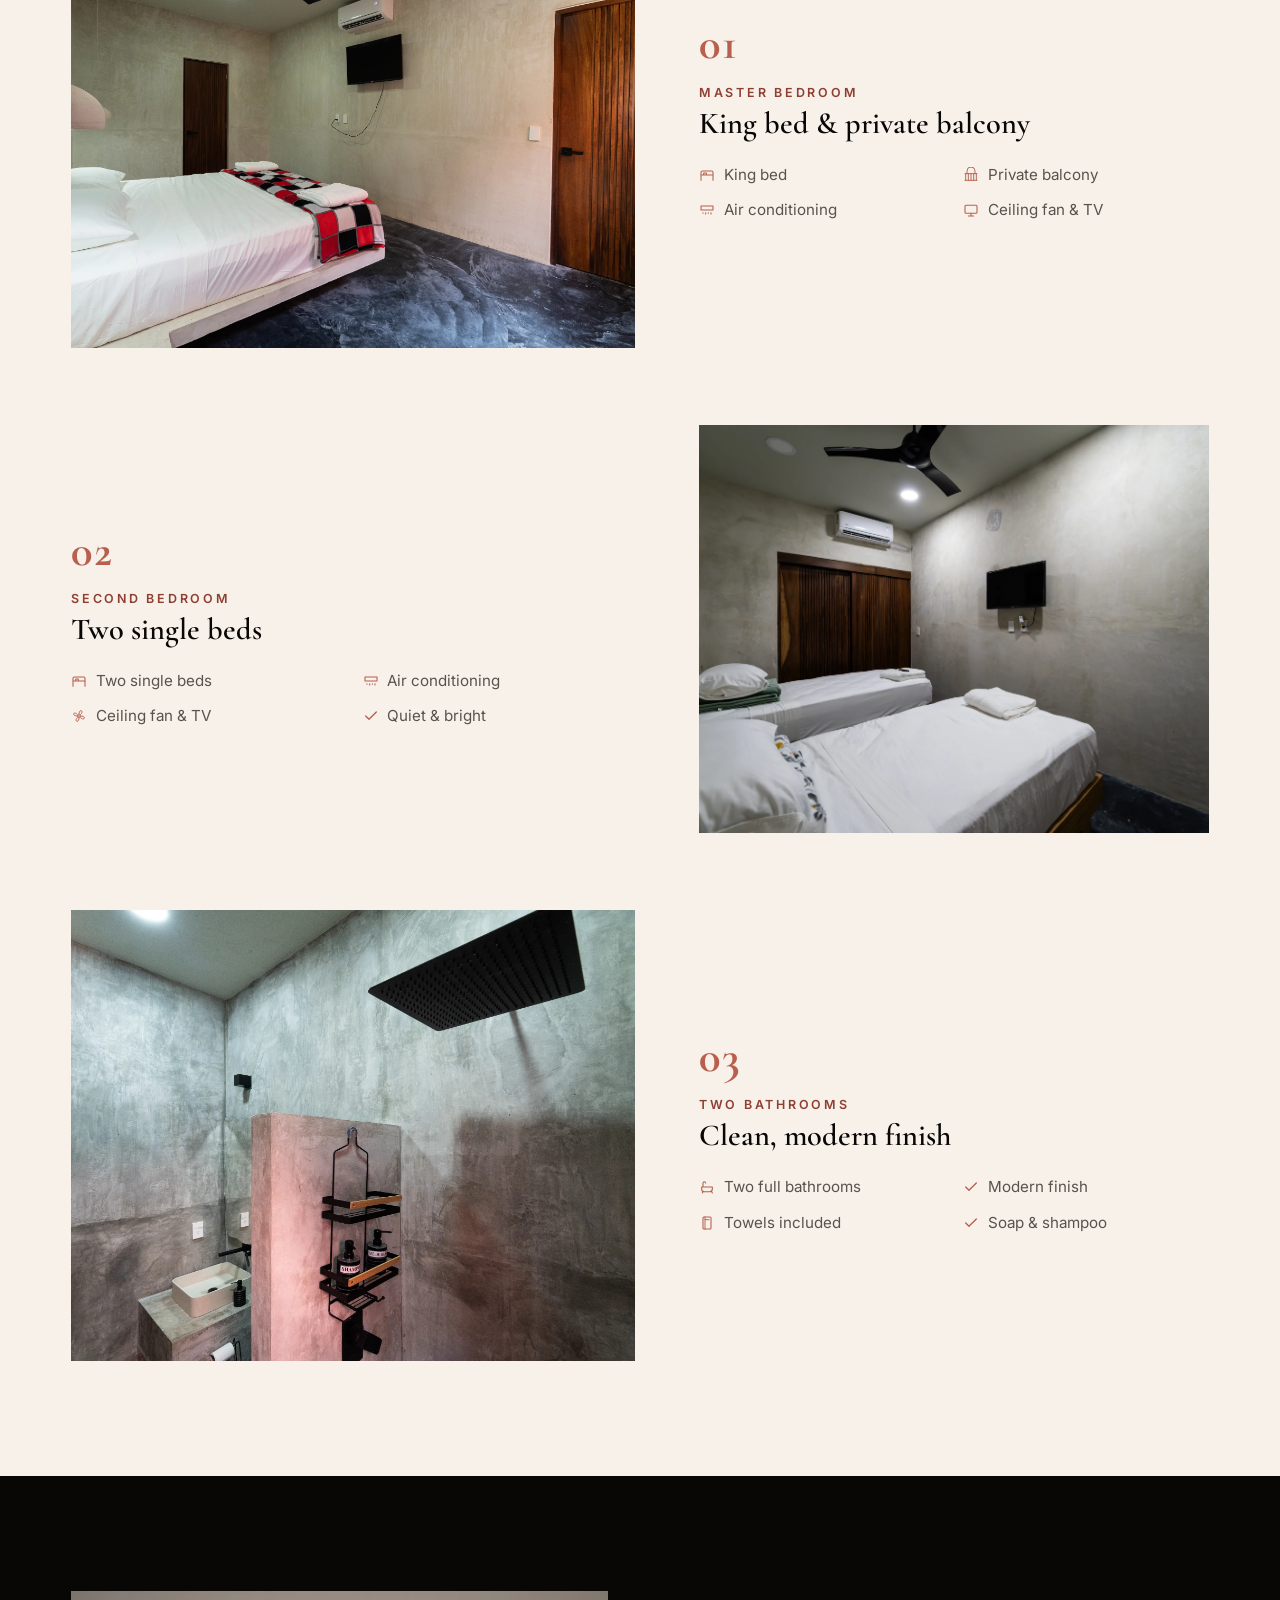
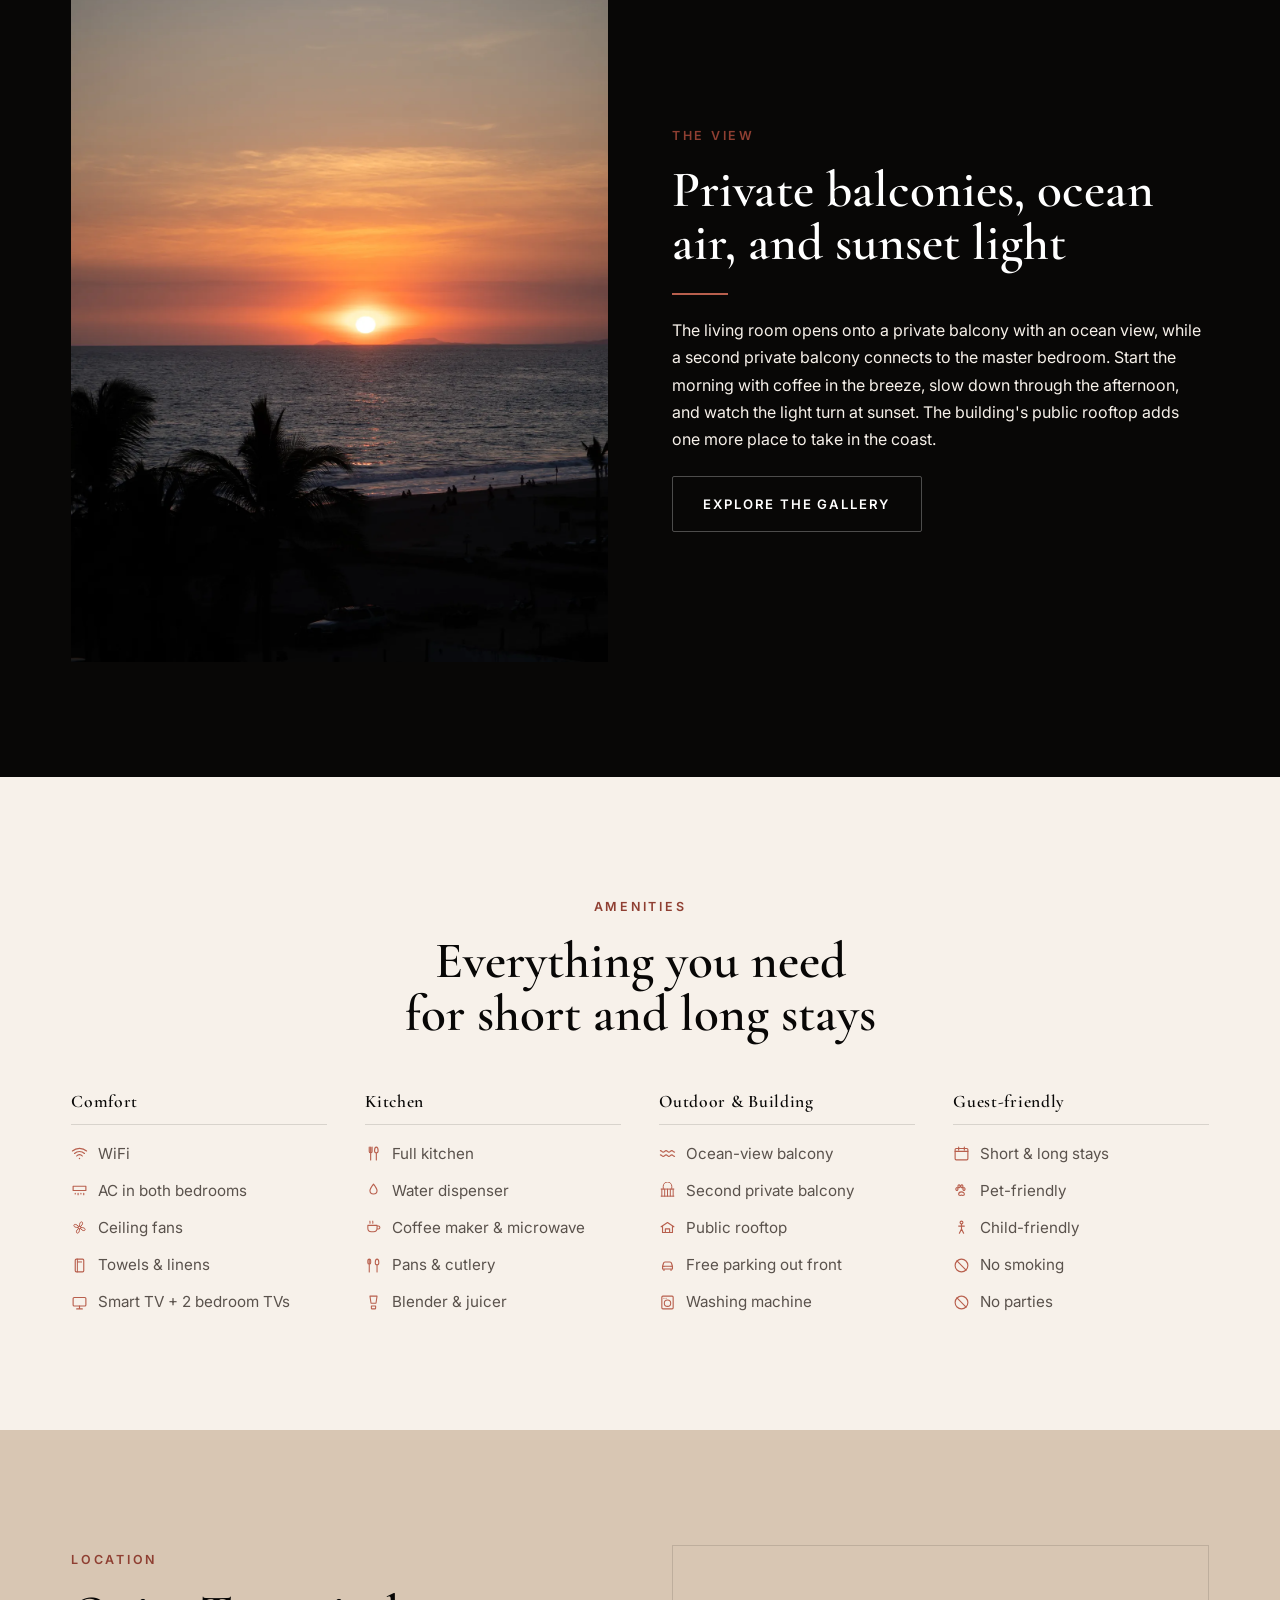
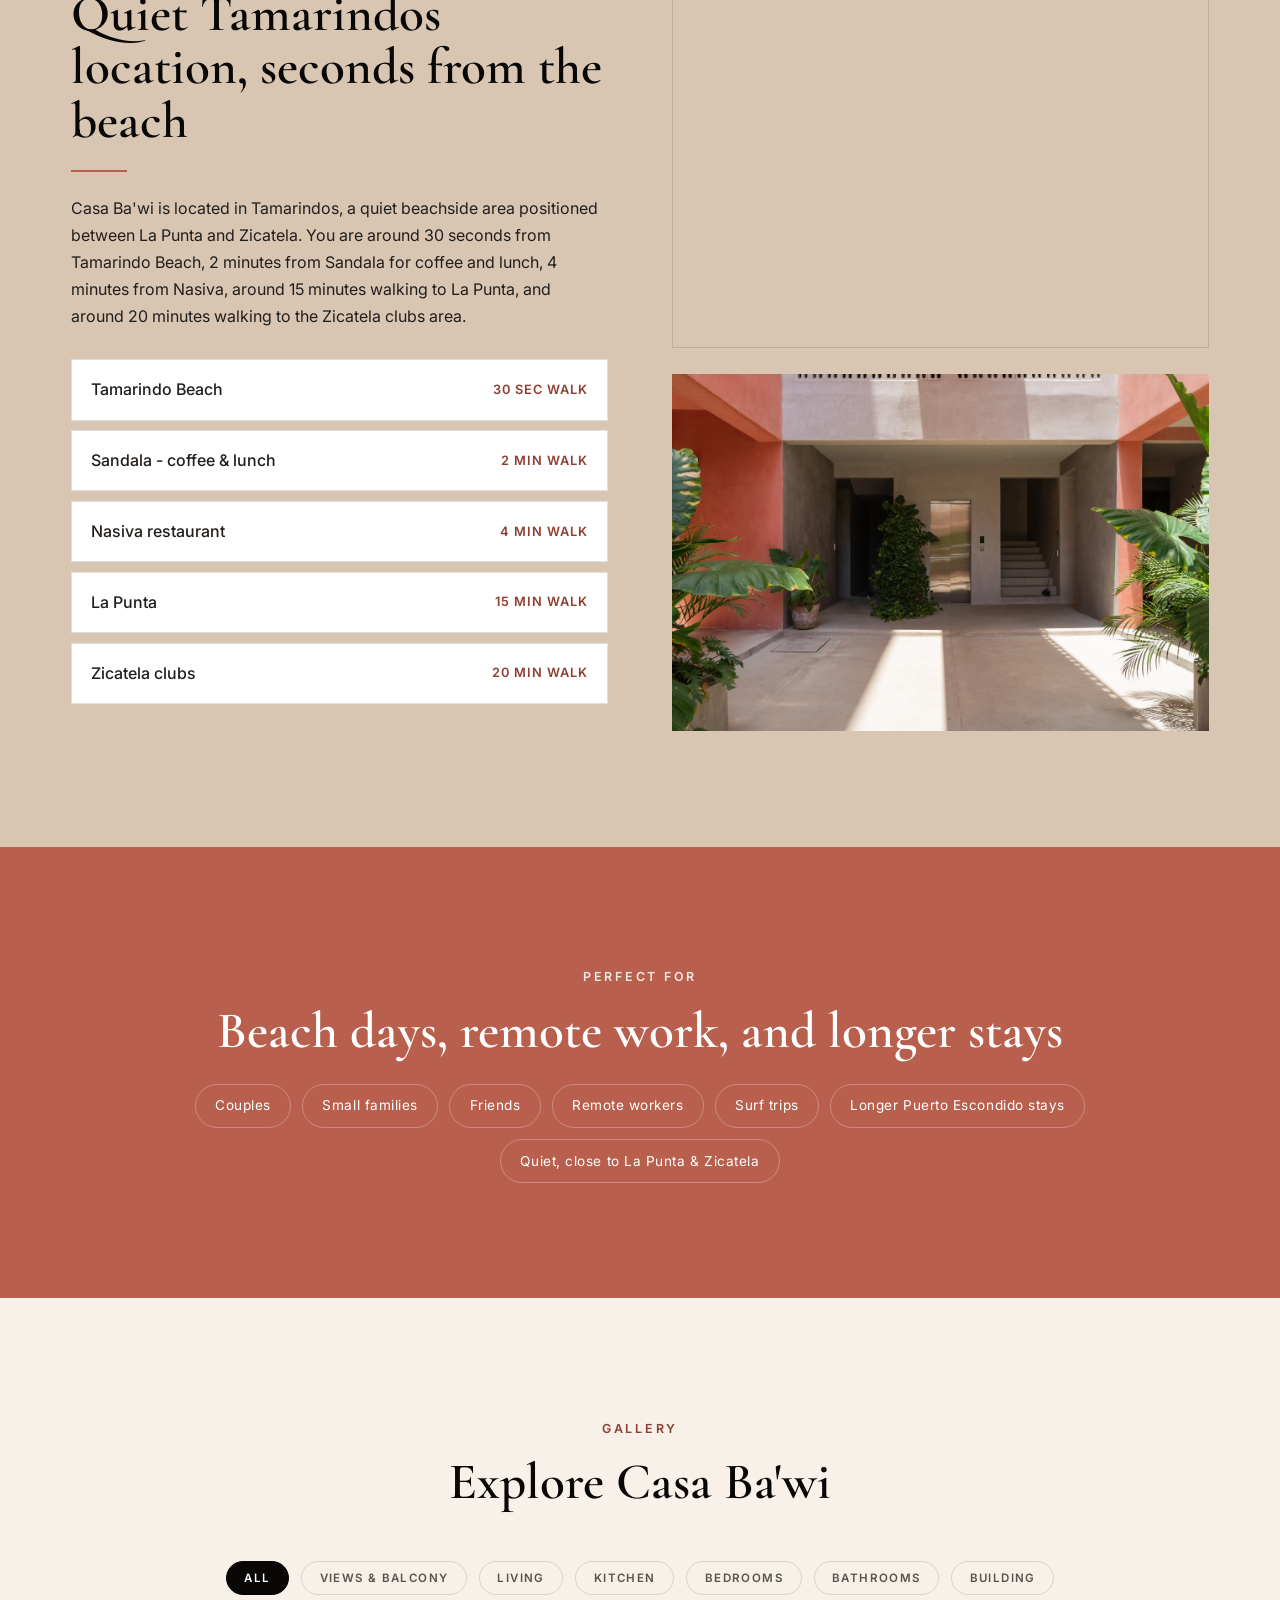
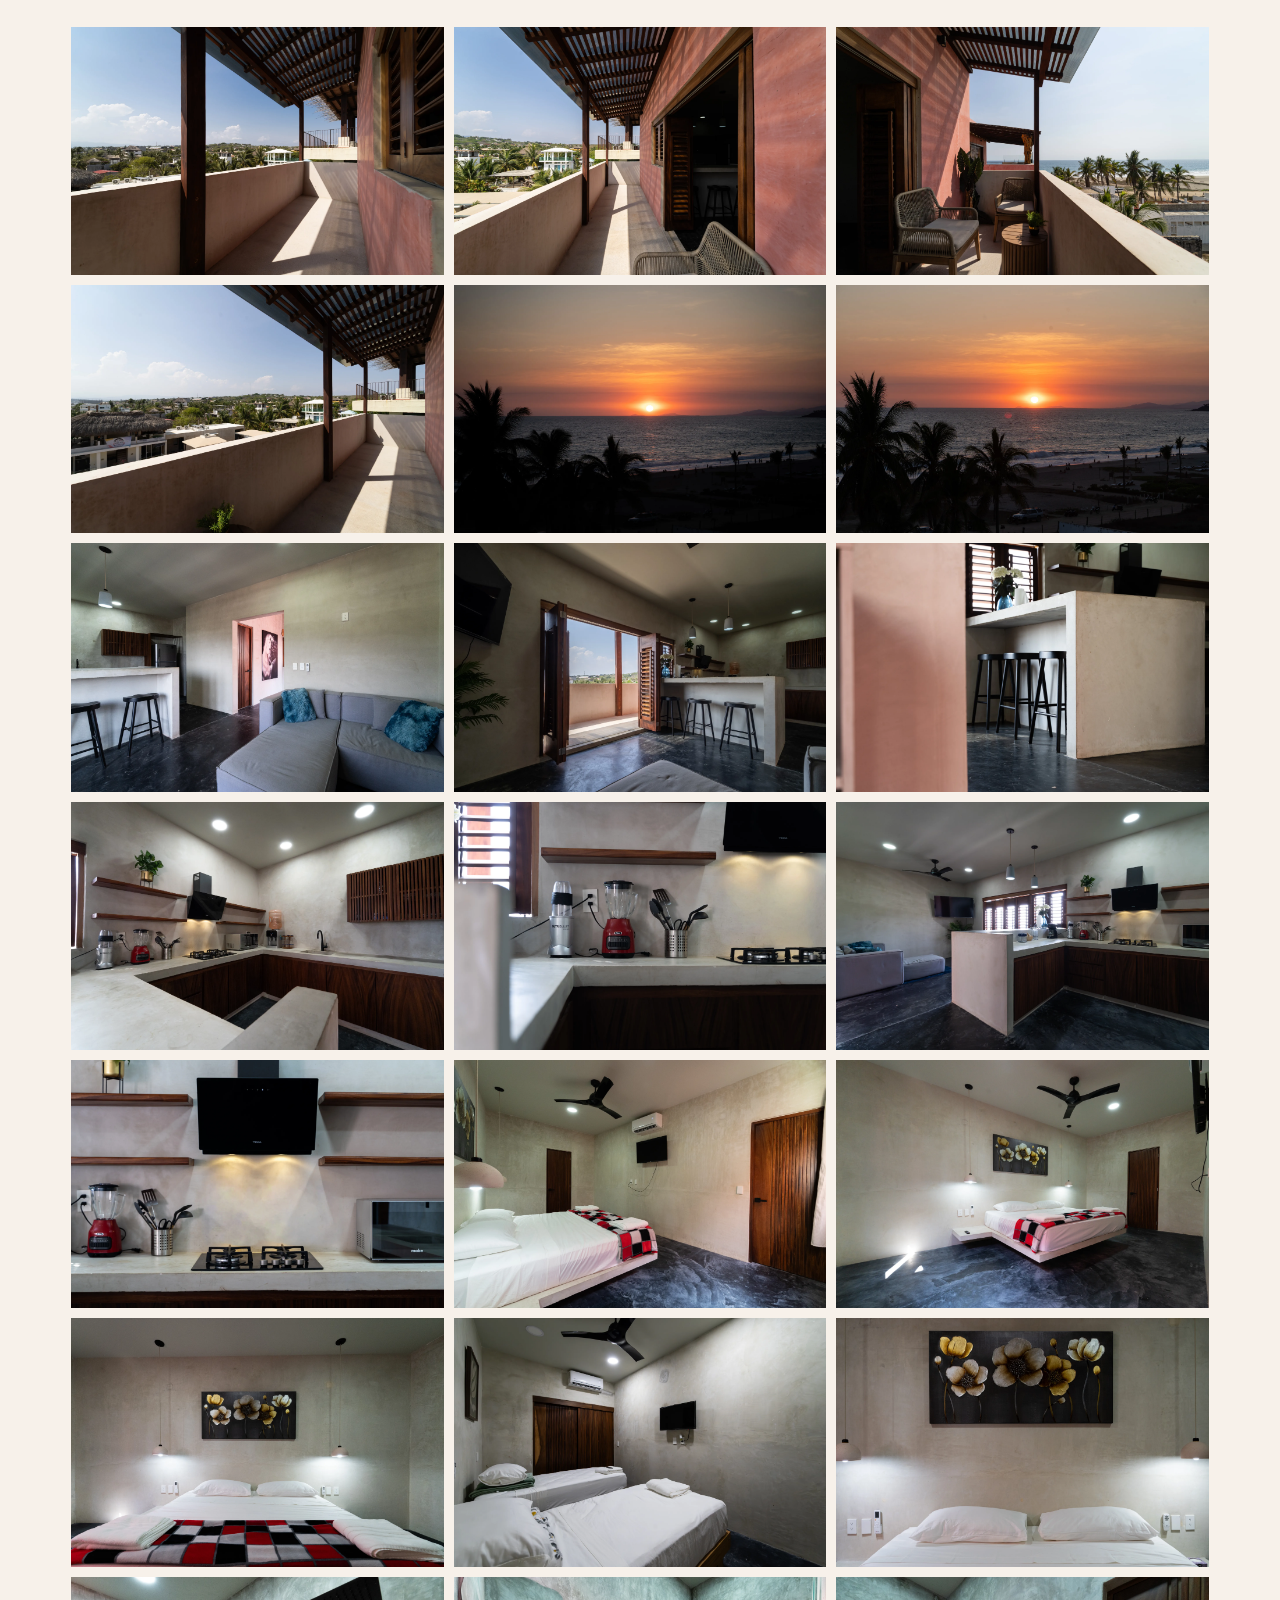
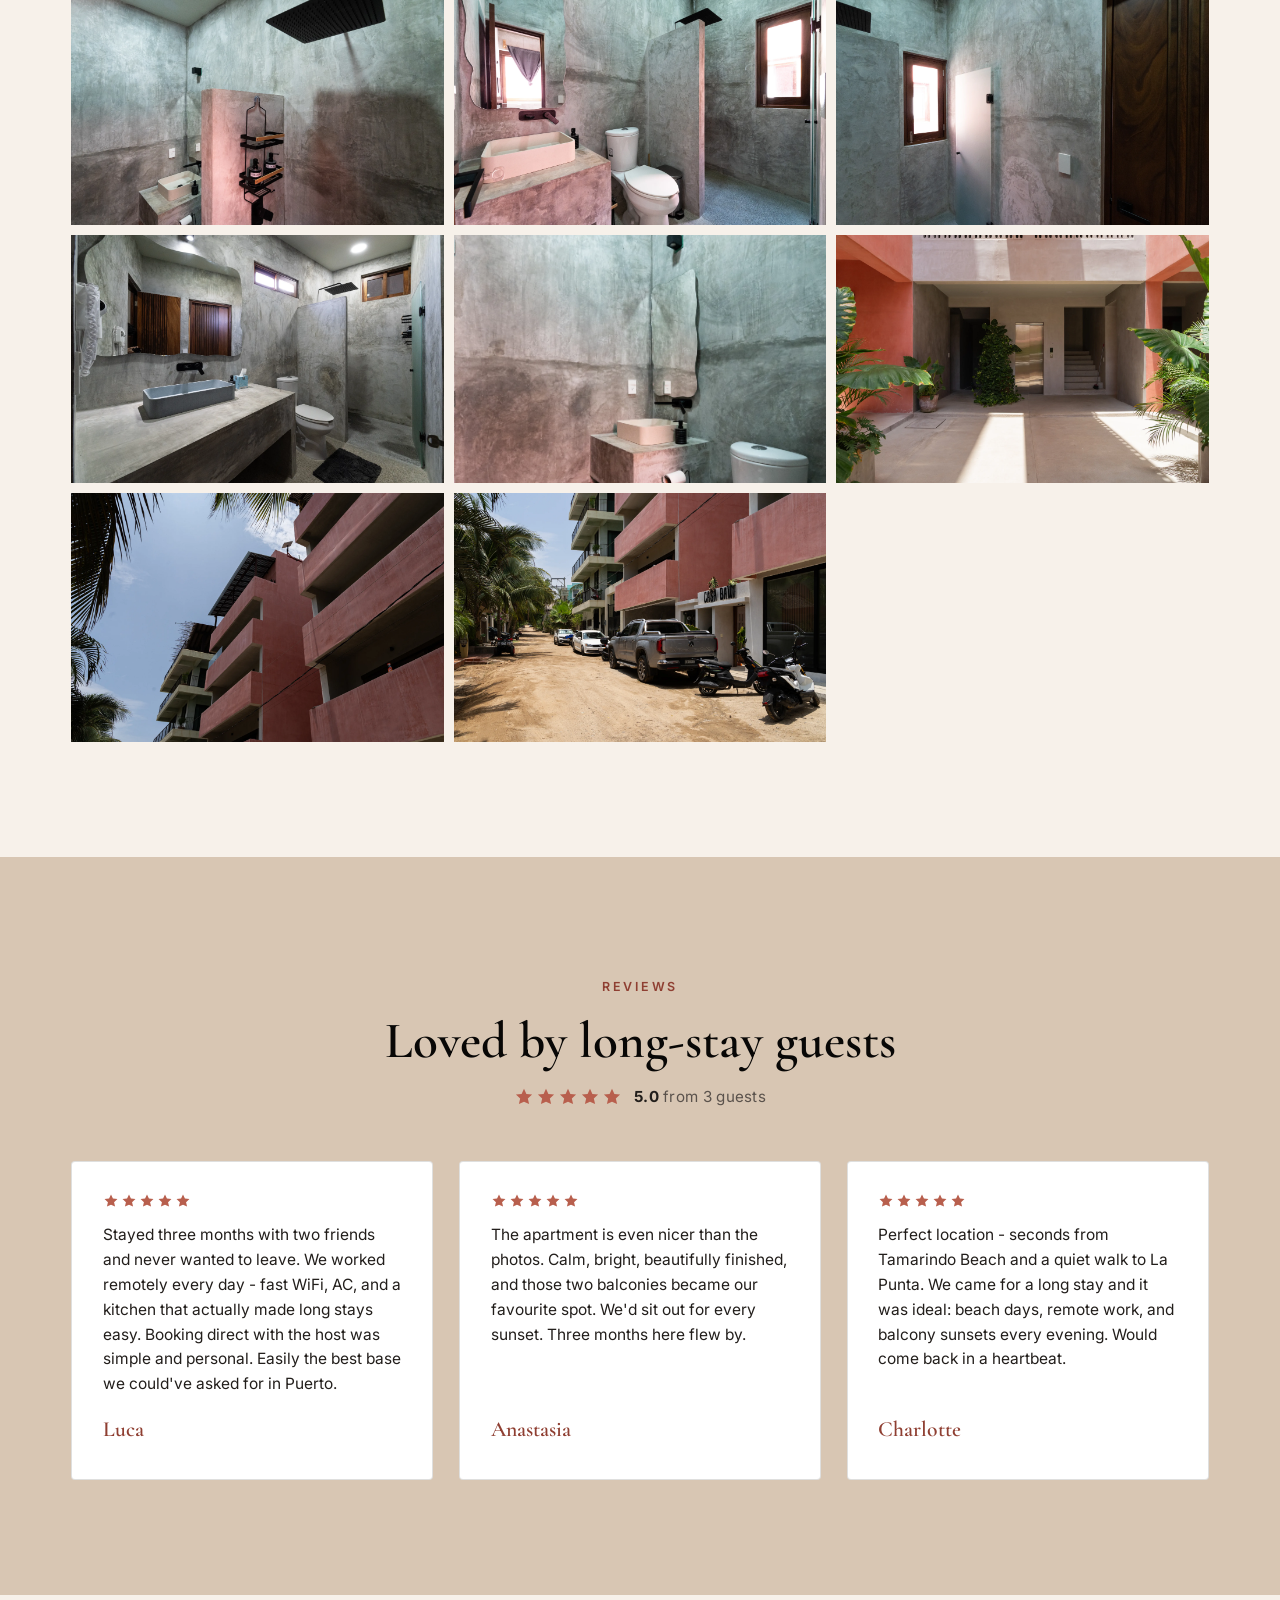
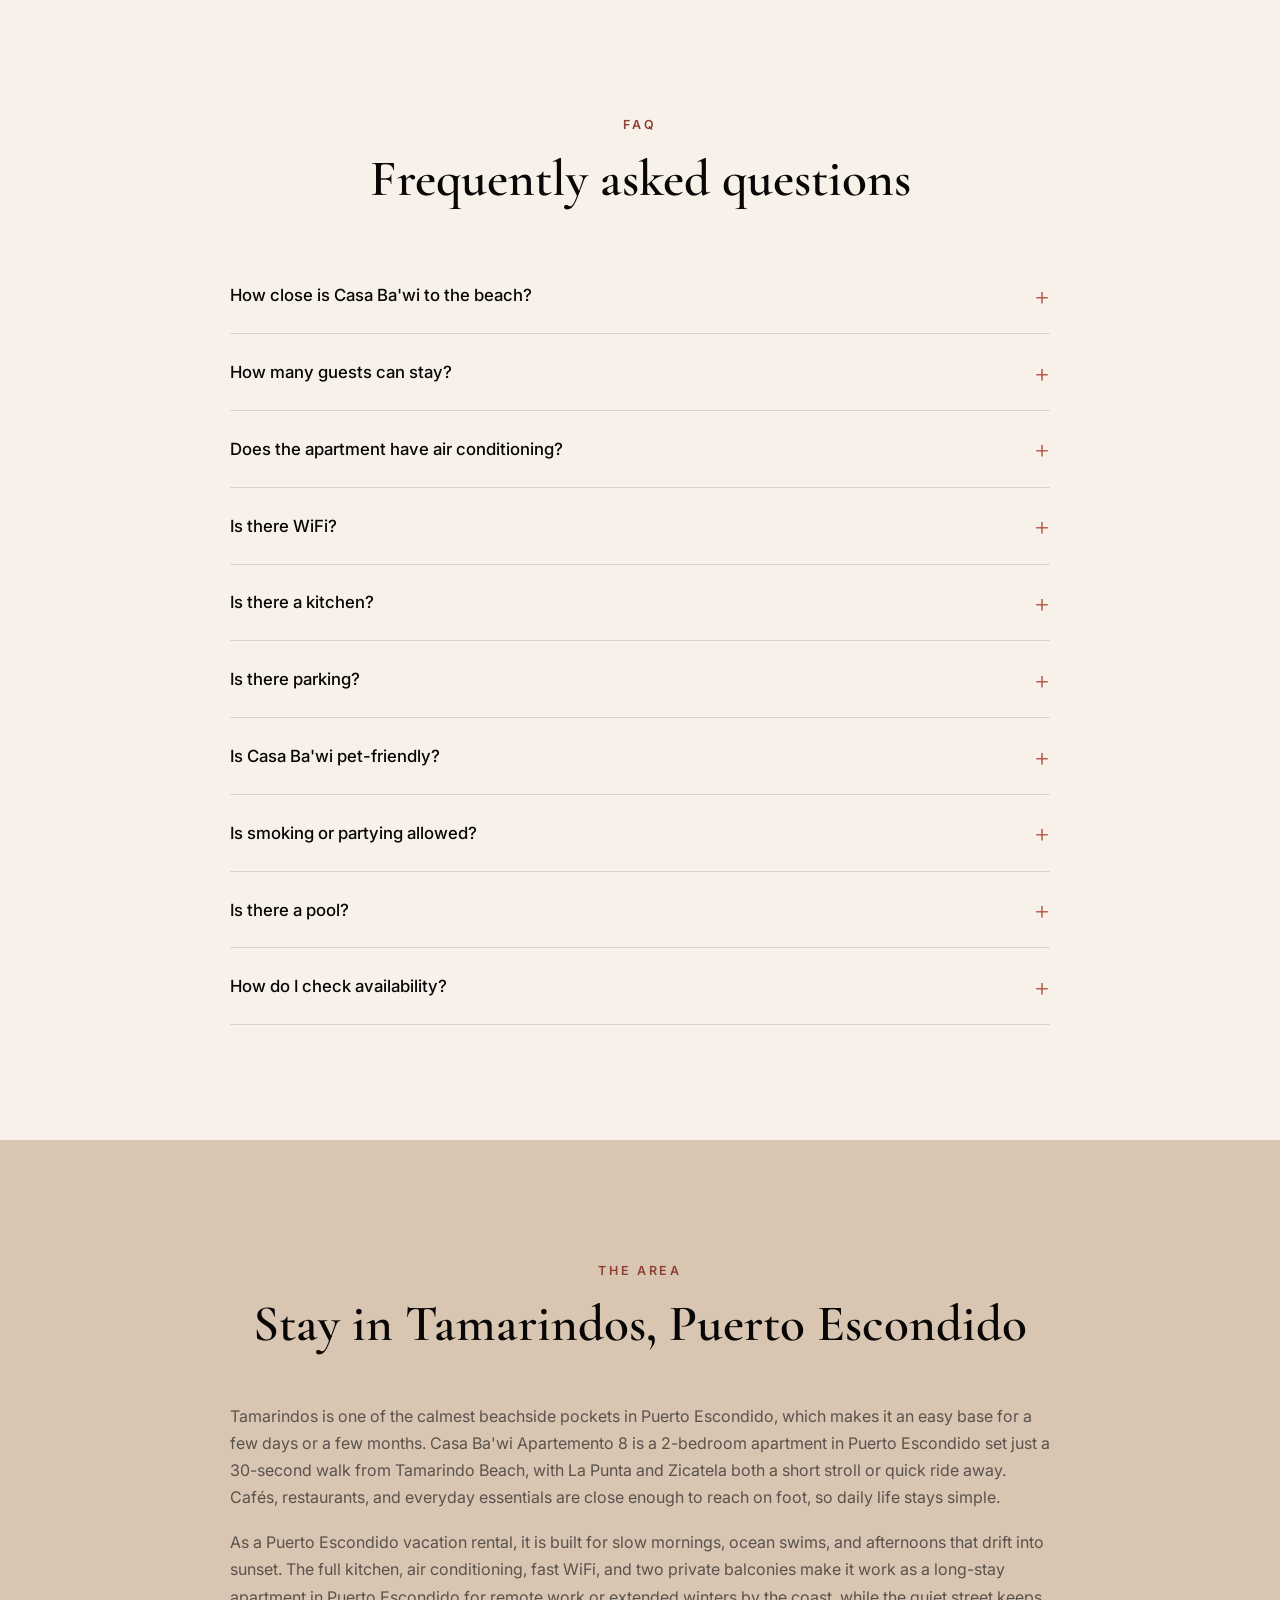
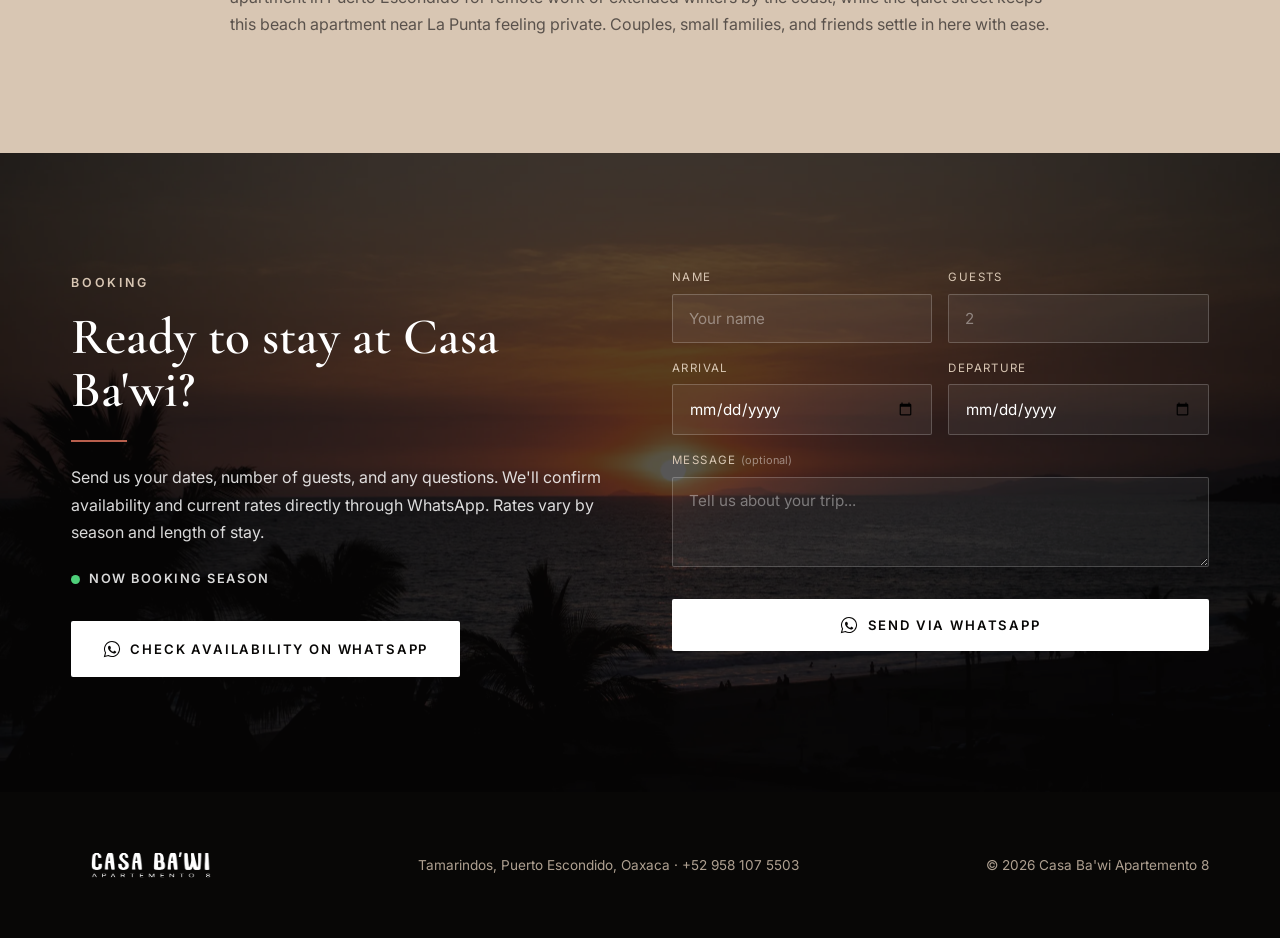
==== commit 9a589ebd: "Keep hero perks strip on one line, slimmer bar Switch the under-hero benefits strip to a single nowr" ====
--- a/index.html
+++ b/index.html
@@ -43,7 +43,7 @@
   <link rel="preconnect" href="https://fonts.gstatic.com" crossorigin>
   <link rel="preload" as="image" href="photos/webp/DSC02287.webp">
 
-  <link rel="stylesheet" href="css/style.css?v=29">
+  <link rel="stylesheet" href="css/style.css?v=31">
 
   <!-- ===== Structured data ===== -->
   <script type="application/ld+json">
@@ -689,8 +689,8 @@
     <button class="lightbox__nav lightbox__nav--next" aria-label="Next">&#8250;</button>
   </div>
 
-  <script src="js/config.js?v=29"></script>
-  <script src="js/main.js?v=29"></script>
+  <script src="js/config.js?v=31"></script>
+  <script src="js/main.js?v=31"></script>
   <script>document.getElementById('year').textContent=new Date().getFullYear();</script>
 </body>
 </html>
--- a/css/style.css
+++ b/css/style.css
@@ -408,11 +408,11 @@
    WHY-BOOK-DIRECT STRIP
    ============================================================ */
 .perks { background: var(--color-black); color: var(--color-cream); border-top: 1px solid rgba(255,255,255,0.08); }
-.perks__inner { display: flex; align-items: center; justify-content: center; flex-wrap: wrap;
-  gap: 0.6rem 2.4rem; padding-block: 1.05rem; }
-.perk { display: inline-flex; align-items: center; gap: 0.6rem; font-size: 0.84rem; letter-spacing: 0.02em;
+.perks__inner { display: flex; align-items: center; justify-content: center; flex-wrap: nowrap;
+  gap: 0.4rem 1.1rem; padding-block: 0.55rem; }
+.perk { display: inline-flex; align-items: center; gap: 0.4rem; font-size: 0.72rem; letter-spacing: 0.01em;
   color: var(--color-sand); white-space: nowrap; }
-.perk svg { width: 17px; height: 17px; color: var(--color-salmon); flex-shrink: 0; }
+.perk svg { width: 15px; height: 15px; color: var(--color-salmon); flex-shrink: 0; }
 
 /* ============================================================
    REVIEWS
